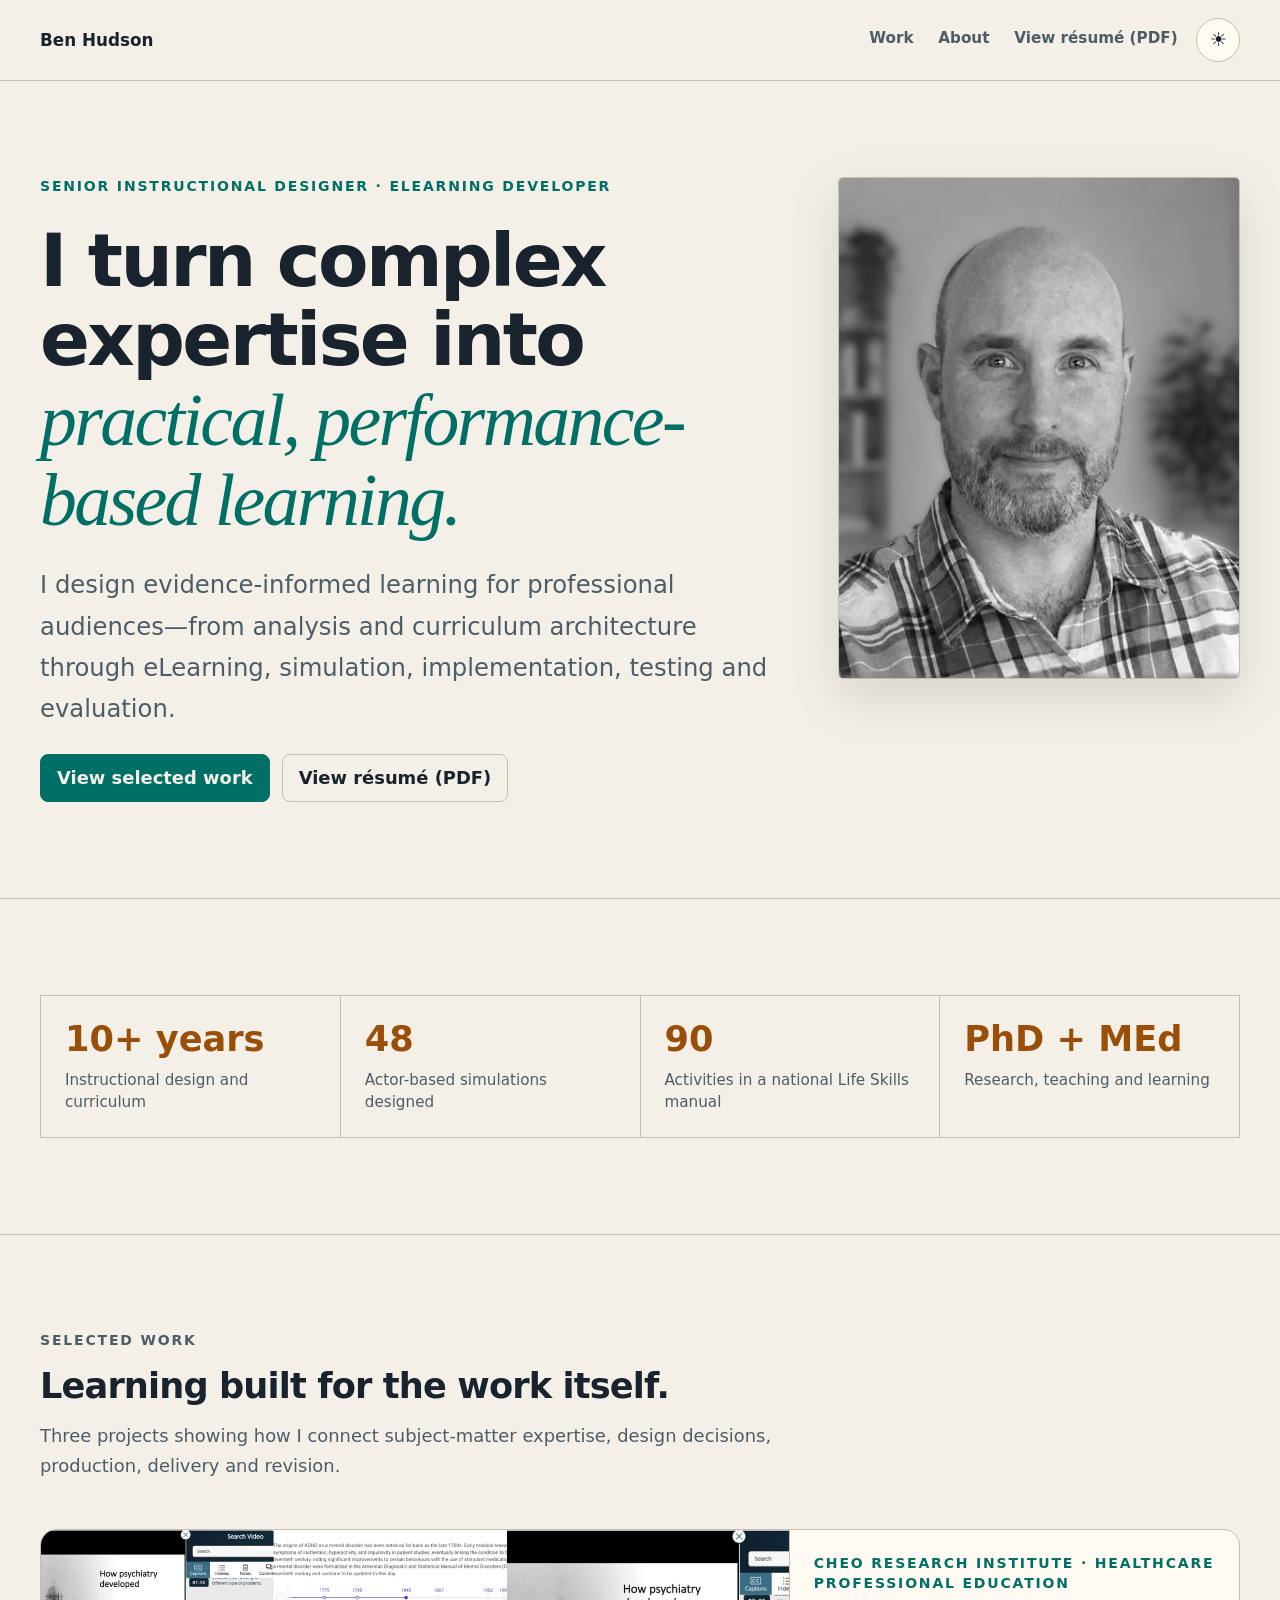
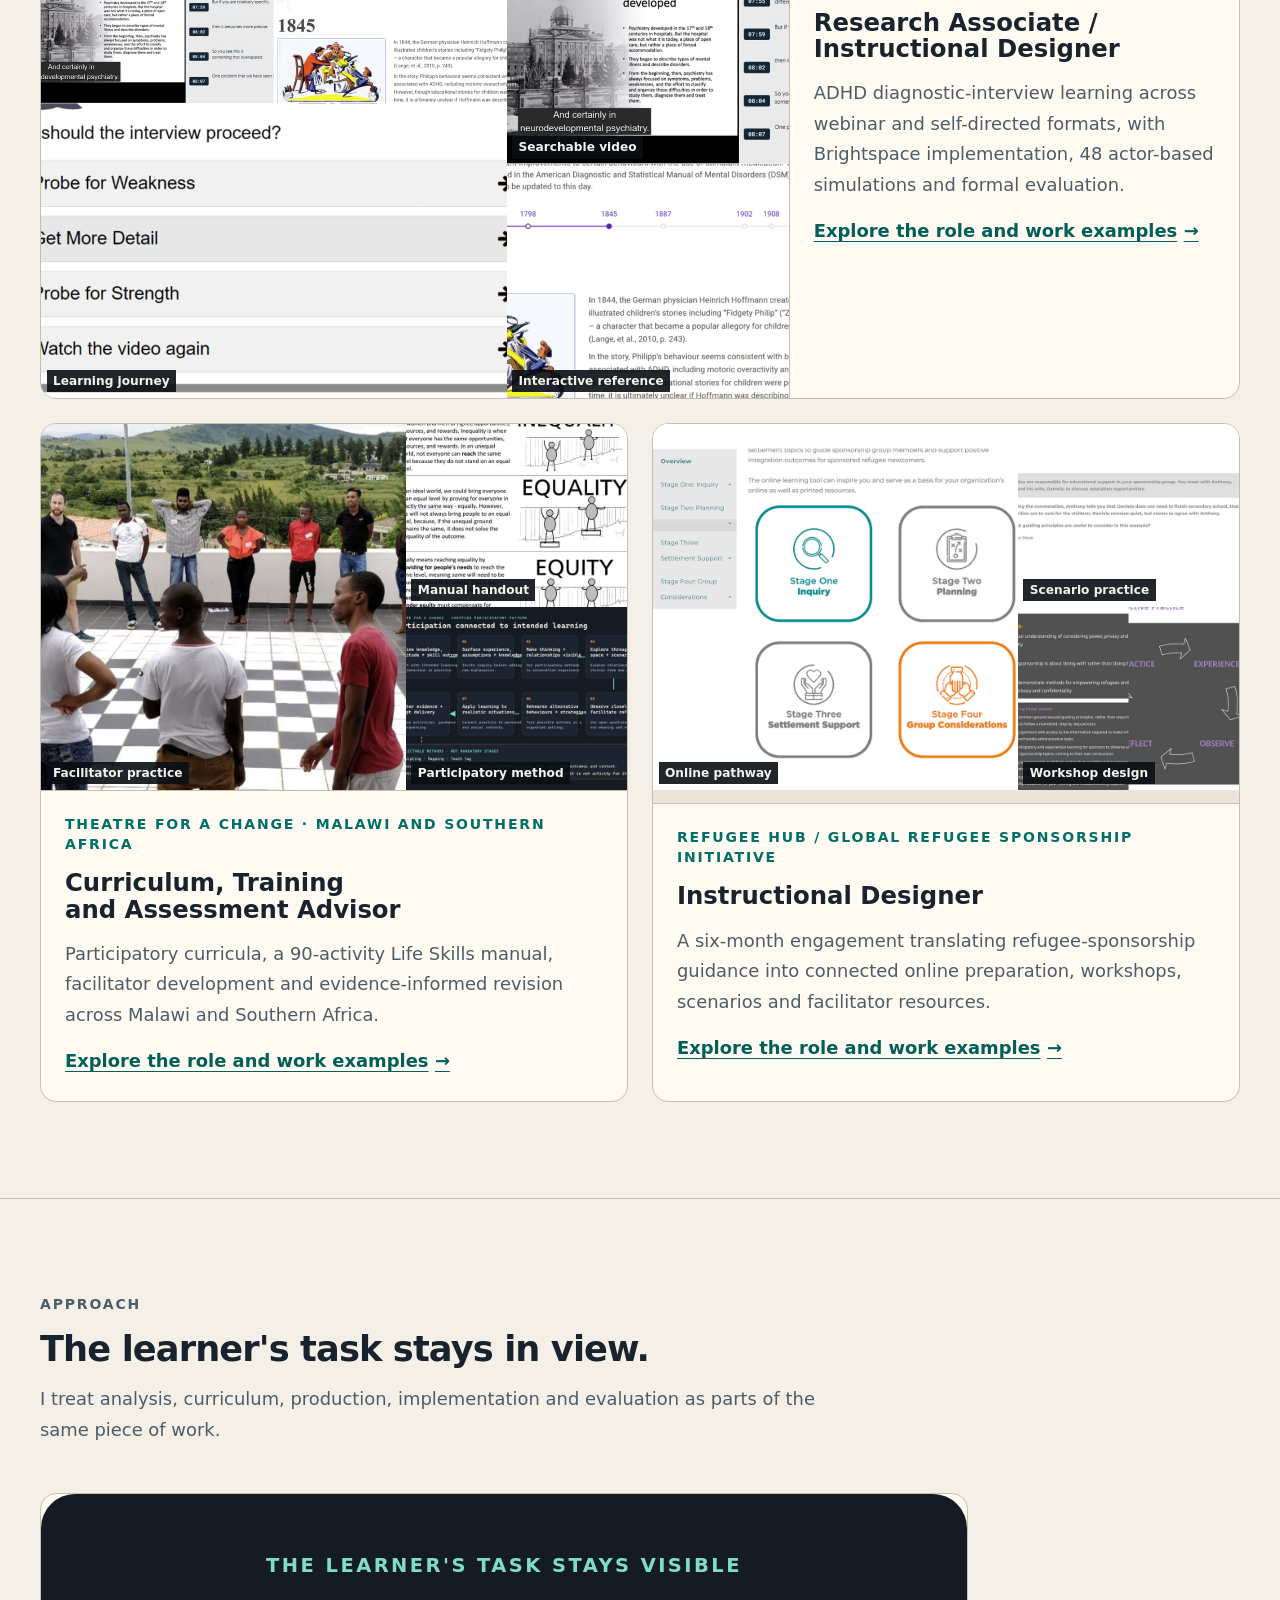
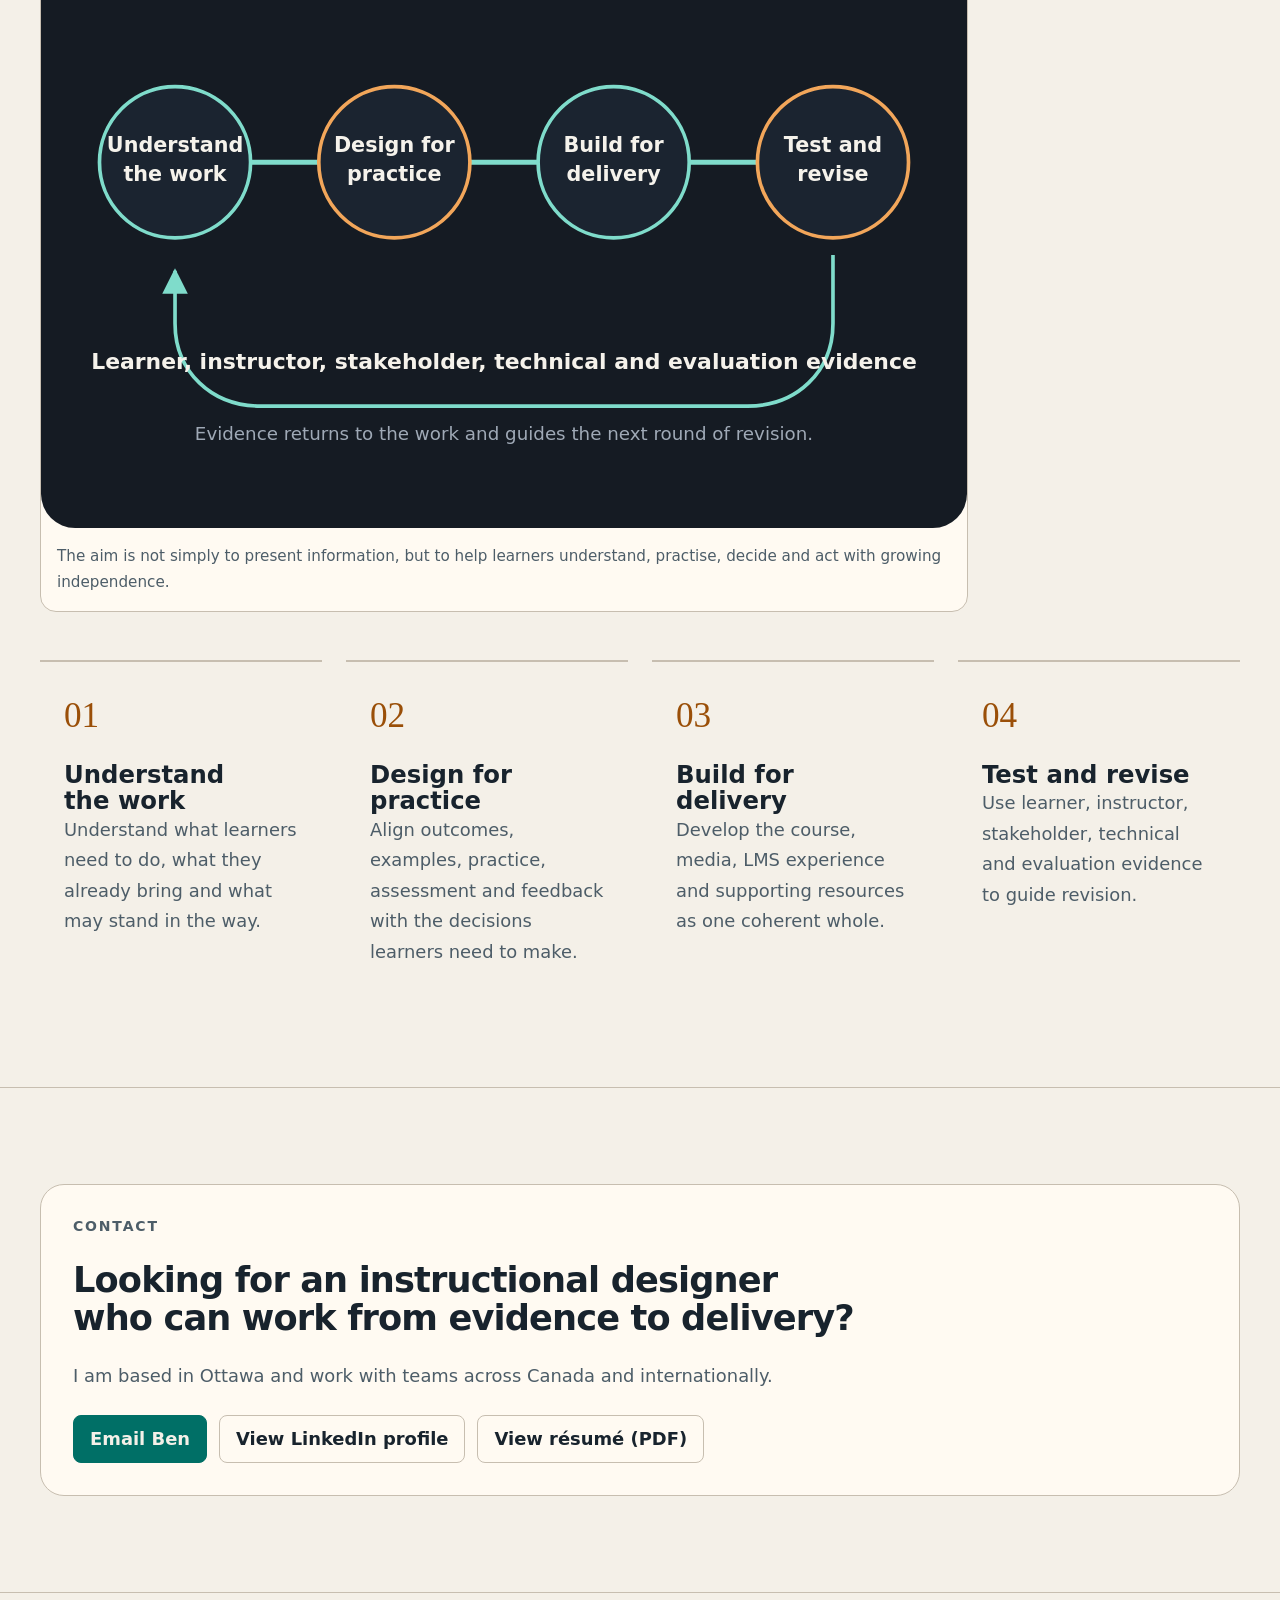
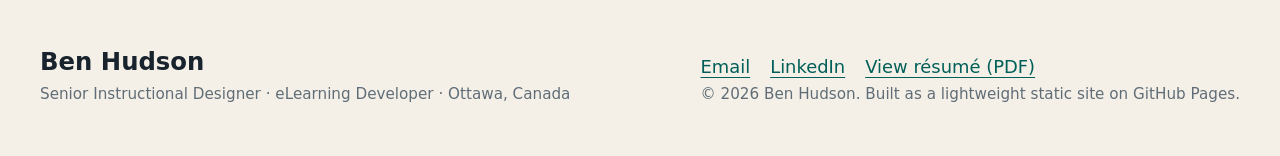
==== index.html @ db6d639e "Apply reviewed portfolio copy and launch image revisions" ====
<!doctype html>
<html lang="en-CA">
<head>
  <meta charset="utf-8">
  <meta name="viewport" content="width=device-width, initial-scale=1">
  <meta name="theme-color" content="#0B0F14">
  <title>Ben Hudson | Senior Instructional Designer and eLearning Developer</title>
  <meta name="description" content="Portfolio of evidence-informed instructional design, curriculum, simulation, eLearning, LMS implementation, quality assurance and evaluation.">
  <link rel="canonical" href="https://benhudsonhum.github.io/">
  <meta property="og:title" content="Ben Hudson — Instructional Design Portfolio">
  <meta property="og:description" content="Selected work in healthcare education, participatory curriculum and blended refugee-sponsorship learning.">
  <meta property="og:type" content="website">
  <meta property="og:url" content="https://benhudsonhum.github.io/">
  <meta property="og:image" content="https://benhudsonhum.github.io/assets/images/common/social-preview.png?v=20260831"><meta property="og:image:type" content="image/png"><meta property="og:image:width" content="1200"><meta property="og:image:height" content="630"><meta property="og:image:alt" content="Ben Hudson, Senior Instructional Designer and eLearning Developer — Complex expertise into practical learning.">
  <meta name="twitter:card" content="summary_large_image">
  <meta name="twitter:title" content="Ben Hudson — Instructional Design Portfolio">
  <meta name="twitter:description" content="Complex expertise into practical, performance-based learning.">
  <meta name="twitter:image" content="https://benhudsonhum.github.io/assets/images/common/social-preview.png?v=20260831">
  <meta name="twitter:image:alt" content="Ben Hudson, Senior Instructional Designer and eLearning Developer — Complex expertise into practical learning.">
  <link rel="icon" href="/favicon.svg" type="image/svg+xml">
  <link rel="manifest" href="/site.webmanifest">
  <script class="theme-bootstrap">(function(){try{var k='portfolio-theme',s=localStorage.getItem(k),t=s||(matchMedia('(prefers-color-scheme: light)').matches?'light':'dark');document.documentElement.dataset.theme=t;var m=document.querySelector('meta[name="theme-color"]');if(m)m.content=t==='light'?'#f4f0e8':'#0b0f14'}catch(e){document.documentElement.dataset.theme='dark'}})();</script>
  <link rel="stylesheet" href="/assets/css/site.css">
  <script src="/assets/js/site.js" defer></script>
  <script type="application/ld+json">
  {"@context":"https://schema.org","@type":"Person","name":"Ben Hudson","jobTitle":"Senior Instructional Designer and eLearning Developer","url":"https://benhudsonhum.github.io/","sameAs":["https://www.linkedin.com/in/b3nhudson/"],"homeLocation":{"@type":"Place","name":"Ottawa, Canada"},"alumniOf":[{"@type":"CollegeOrUniversity","name":"University of Ottawa"},{"@type":"CollegeOrUniversity","name":"University of Kent"}],"knowsAbout":["Instructional design","Curriculum development","eLearning","Simulation","Learning evaluation"]}
  </script>
</head>
<body>
  <a class="skip-link" href="#main-content">Skip to main content</a>
  <header class="site-header">
    <div class="site-header__inner container">
      <a class="site-brand" href="/" aria-current="page">Ben Hudson</a>
      <div class="site-header__actions"><nav class="site-nav" aria-label="Primary navigation"><ul class="nav-list"><li><a href="/#selected-work">Work</a></li><li><a href="/about.html">About</a></li><li><a href="/assets/documents/ben-hudson-instructional-designer-resume.pdf">View résumé (PDF)</a></li></ul></nav><button class="theme-toggle" type="button" data-theme-toggle aria-label="Switch to light theme" title="Switch to light theme"><span class="theme-toggle__sun" aria-hidden="true">☀</span><span class="theme-toggle__moon" aria-hidden="true">☾</span></button></div>
    </div>
  </header>

  <main id="main-content">
    <section class="hero container" aria-labelledby="hero-title">
      <div class="hero__grid">
        <div class="hero__content">
          <p class="eyebrow">Senior Instructional Designer · eLearning Developer</p>
          <h1 id="hero-title">I turn complex expertise into <em>practical, performance-based learning.</em></h1>
          <p class="hero__intro">I design evidence-informed learning for professional audiences—from analysis and curriculum architecture through eLearning, simulation, implementation, testing and evaluation.</p>
          <div class="hero__actions"><a class="button button--primary" href="#selected-work">View selected work</a><a class="button button--secondary" href="/assets/documents/ben-hudson-instructional-designer-resume.pdf">View résumé (PDF)</a></div>
        </div>
        <figure class="hero__visual">
          <picture>
            <source media="(min-width: 72rem)" srcset="/assets/images/common/ben-hudson-portrait-desktop-520x650.jpg 520w, /assets/images/common/ben-hudson-portrait-desktop-696x870.jpg 696w" sizes="min(35vw, 27rem)">
            <img src="/assets/images/common/ben-hudson-portrait-mobile-800x533.jpg" srcset="/assets/images/common/ben-hudson-portrait-mobile-800x533.jpg 800w, /assets/images/common/ben-hudson-portrait-mobile-1400x933.jpg 1400w" sizes="calc(100vw - 2rem)" width="800" height="533" fetchpriority="high" decoding="async" alt="Black-and-white portrait of Ben Hudson in his home office.">
          </picture>
        </figure>
      </div>
    </section>

    <section class="section section--ruled" aria-label="Selected professional evidence"><div class="container"><dl class="metric-grid">
      <div class="metric"><dt>10+ years</dt><dd>Instructional design and curriculum</dd></div>
      <div class="metric"><dt>48</dt><dd>Actor-based simulations designed</dd></div>
      <div class="metric"><dt>90</dt><dd>Activities in a national Life Skills manual</dd></div>
      <div class="metric"><dt>PhD + MEd</dt><dd>Research, teaching and learning</dd></div>
    </dl></div></section>

    <section class="section section--ruled" id="selected-work" aria-labelledby="work-title">
      <div class="container">
        <header class="section-header"><p class="eyebrow">Selected work</p><h2 id="work-title">Learning built for the work itself.</h2><p>Three projects showing how I connect subject-matter expertise, design decisions, production, delivery and revision.</p></header>
        <div class="project-grid">
          <article class="project-card project-card--featured">
            <figure class="project-card__visual" aria-label="Healthcare course artefact preview">
              <div class="mini-collage">
                <div class="mini-collage__lead"><img src="/assets/images/home/healthcare-course-overview.jpg?v=20260831" width="900" height="900" loading="lazy" decoding="async" alt="Composite ADHD course view with decision practice prominent and searchable lecture and timeline interfaces above."><span class="mini-collage__label">Learning journey</span></div>
                <div><img src="/assets/images/home/healthcare-searchable-video.jpg?v=20260831" width="600" height="450" loading="lazy" decoding="async" alt="Chaptered ADHD lecture interface showing video, transcript and searchable learner controls."><span class="mini-collage__label">Searchable video</span></div>
                <div><img src="/assets/images/home/healthcare-interactive-reference.jpg?v=20260831" width="600" height="450" loading="lazy" decoding="async" alt="Interactive ADHD history timeline with selectable milestones and reference content."><span class="mini-collage__label">Interactive reference</span></div>
              </div>
            </figure>
            <div class="project-card__body"><p class="eyebrow">CHEO Research Institute · Healthcare professional education</p><h3>Research Associate / Instructional Designer</h3><p>ADHD diagnostic-interview learning across webinar and self-directed formats, with Brightspace implementation, 48 actor-based simulations and formal evaluation.</p><a class="text-link" href="/work/healthcare-simulation.html">Explore the role and work examples <span aria-hidden="true">→</span></a></div>
          </article>

          <article class="project-card">
            <figure class="project-card__visual" aria-label="Life-skills curriculum artefact preview">
              <div class="mini-collage">
                <div class="mini-collage__lead"><img src="/assets/images/home/curriculum-facilitation-circle.jpg?v=20260831" width="900" height="900" loading="lazy" decoding="async" alt="Ben Hudson facilitating a participatory circle with youth peer educators in Eswatini."><span class="mini-collage__label">Facilitator practice</span></div>
                <div><img src="/assets/images/home/curriculum-90-activity-manual.jpg?v=20260831" width="600" height="450" loading="lazy" decoding="async" alt="Life Skills manual handout comparing inequality, equality and equity through text and illustrations."><span class="mini-collage__label">Manual handout</span></div>
                <div><img src="/assets/images/home/curriculum-visual-learning-resource.jpg?v=20260831" width="600" height="450" loading="lazy" decoding="async" alt="Participatory learning diagram connecting outcomes with experience, reflection, rehearsal and application."><span class="mini-collage__label">Participatory method</span></div>
              </div>
            </figure>
            <div class="project-card__body"><p class="eyebrow">Theatre for a Change · Malawi and Southern Africa</p><h3>Curriculum, Training and Assessment Advisor</h3><p>Participatory curricula, a 90-activity Life Skills manual, facilitator development and evidence-informed revision across Malawi and Southern Africa.</p><a class="text-link" href="/work/life-skills-curriculum.html">Explore the role and work examples <span aria-hidden="true">→</span></a></div>
          </article>

          <article class="project-card">
            <figure class="project-card__visual" aria-label="Refugee-sponsorship learning artefact preview">
              <div class="mini-collage">
                <div class="mini-collage__lead"><img src="/assets/images/home/refugee-online-pathway.jpg?v=20260831" width="900" height="900" loading="lazy" decoding="async" alt="Online sponsorship course pathway arranged in four stages, with stage cards and side navigation."><span class="mini-collage__label">Online pathway</span></div>
                <div><img src="/assets/images/home/refugee-scenario-practice.jpg?v=20260831" width="600" height="450" loading="lazy" decoding="async" alt="Family education scenario presenting context and a guiding question for a sponsor group."><span class="mini-collage__label">Scenario practice</span></div>
                <div><img src="/assets/images/home/refugee-workshop-design.jpg?v=20260831" width="600" height="450" loading="lazy" decoding="async" alt="Workshop-design composition showing learning outcomes, training principles and a reflective-practice cycle."><span class="mini-collage__label">Workshop design</span></div>
              </div>
            </figure>
            <div class="project-card__body"><p class="eyebrow">Refugee Hub / Global Refugee Sponsorship Initiative</p><h3>Instructional Designer</h3><p>A six-month engagement translating refugee-sponsorship guidance into connected online preparation, workshops, scenarios and facilitator resources.</p><a class="text-link" href="/work/refugee-sponsorship.html">Explore the role and work examples <span aria-hidden="true">→</span></a></div>
          </article>
        </div>
      </div>
    </section>

    <section class="section section--ruled" aria-labelledby="approach-title"><div class="container">
      <header class="section-header"><p class="eyebrow">Approach</p><h2 id="approach-title">The learner's task stays in view.</h2><p>I treat analysis, curriculum, production, implementation and evaluation as parts of the same piece of work.</p></header>
      <figure class="approach-visual"><img src="/assets/images/common/system-map.svg?v=20260831" width="760" height="520" loading="lazy" decoding="async" alt="Learning-design path connecting expertise, decisions, practice, feedback and evidence-informed revision."><figcaption class="artifact-caption">The aim is not simply to present information, but to help learners understand, practise, decide and act with growing independence.</figcaption></figure>
      <div class="process-grid">
        <article class="process-step"><span class="process-step__number">01</span><h3>Understand the work</h3><p>Understand what learners need to do, what they already bring and what may stand in the way.</p></article>
        <article class="process-step"><span class="process-step__number">02</span><h3>Design for practice</h3><p>Align outcomes, examples, practice, assessment and feedback with the decisions learners need to make.</p></article>
        <article class="process-step"><span class="process-step__number">03</span><h3>Build for delivery</h3><p>Develop the course, media, LMS experience and supporting resources as one coherent whole.</p></article>
        <article class="process-step"><span class="process-step__number">04</span><h3>Test and revise</h3><p>Use learner, instructor, stakeholder, technical and evaluation evidence to guide revision.</p></article>
      </div>
    </div></section>

    <section class="section section--ruled" id="contact" aria-labelledby="contact-title"><div class="container"><div class="contact-panel"><p class="eyebrow">Contact</p><h2 id="contact-title">Looking for an instructional designer who can work from evidence to delivery?</h2><p>I am based in Ottawa and work with teams across Canada and internationally.</p><div class="contact-panel__actions"><a class="button button--primary" href="mailto:b3nhudson@gmail.com">Email Ben</a><a class="button button--secondary" href="https://www.linkedin.com/in/b3nhudson/">View LinkedIn profile <span class="visually-hidden">(external website)</span></a><a class="button button--secondary" href="/assets/documents/ben-hudson-instructional-designer-resume.pdf">View résumé (PDF)</a></div></div></div></section>
  </main>

  <footer class="site-footer"><div class="site-footer__grid container"><div class="site-footer__identity"><strong>Ben Hudson</strong><p>Senior Instructional Designer · eLearning Developer · Ottawa, Canada</p></div><div><ul class="footer-links"><li><a href="mailto:b3nhudson@gmail.com">Email</a></li><li><a href="https://www.linkedin.com/in/b3nhudson/">LinkedIn</a></li><li><a href="/assets/documents/ben-hudson-instructional-designer-resume.pdf">View résumé (PDF)</a></li></ul><p class="site-footer__note">© 2026 Ben Hudson. Built as a lightweight static site on GitHub Pages.</p></div></div></footer>
</body>
</html>
---- assets/css/site.css ----
/* 1. Tokens */
:root {
  color-scheme: dark;
  --color-bg: #0b0f14;
  --color-surface: #151b23;
  --color-surface-2: #1b2430;
  --color-text: #f5f2eb;
  --color-text-muted: #bac3ce;
  --color-text-faint: #8f9aa8;
  --color-accent: #7fdccb;
  --color-accent-warm: #f2a65a;
  --color-border: #2b3644;
  --color-focus: #f2a65a;
  --color-link: #9ce9db;
  --color-danger: #f0a3a3;
  --font-sans: ui-sans-serif, system-ui, -apple-system, BlinkMacSystemFont, "Segoe UI", sans-serif;
  --font-editorial: Georgia, Cambria, "Times New Roman", serif;
  --text-sm: clamp(0.875rem, 0.84rem + 0.15vw, 0.95rem);
  --text-base: clamp(1rem, 0.96rem + 0.2vw, 1.125rem);
  --text-lg: clamp(1.2rem, 1.08rem + 0.55vw, 1.55rem);
  --text-xl: clamp(1.55rem, 1.25rem + 1.2vw, 2.2rem);
  --text-2xl: clamp(2.15rem, 1.45rem + 2.8vw, 4.25rem);
  --text-hero: clamp(2.7rem, 1.55rem + 4.6vw, 6.25rem);
  --space-1: 0.5rem;
  --space-2: 1rem;
  --space-3: 1.5rem;
  --space-4: 2rem;
  --space-5: 3rem;
  --space-6: 4rem;
  --space-7: 6rem;
  --space-8: 8rem;
  --container: 75rem;
  --reading: 48rem;
  --wide-reading: 58rem;
  --radius-sm: 0.5rem;
  --radius-md: 1rem;
  --radius-lg: 1.5rem;
  --border: 1px solid var(--color-border);
  --shadow: 0 18px 50px rgb(0 0 0 / 0.22);
}

html[data-theme="light"] {
  color-scheme: light;
  --color-bg: #f4f0e8;
  --color-surface: #fffaf2;
  --color-surface-2: #ebe4d8;
  --color-text: #18232d;
  --color-text-muted: #4d5d68;
  --color-text-faint: #606d77;
  --color-accent: #006f66;
  --color-accent-warm: #9a4f08;
  --color-border: #c7beb0;
  --color-focus: #8f3f00;
  --color-link: #005f58;
  --color-danger: #9d2f2f;
  --shadow: 0 18px 50px rgb(44 35 24 / 0.14);
}

/* 2. Reset and base elements */
*, *::before, *::after { box-sizing: border-box; }
html { scroll-behavior: smooth; }
body {
  margin: 0;
  background: var(--color-bg);
  color: var(--color-text);
  font-family: var(--font-sans);
  font-size: var(--text-base);
  line-height: 1.7;
  overflow-wrap: break-word;
}
img, svg { display: block; max-width: 100%; }
img { height: auto; }
a { color: var(--color-link); text-underline-offset: 0.22em; }
a:hover { color: var(--color-text); }
h1, h2, h3 { margin: 0; line-height: 1.08; text-wrap: balance; }
h1 { font-size: var(--text-2xl); letter-spacing: -0.035em; }
h2 { font-size: var(--text-xl); letter-spacing: -0.025em; }
h3 { font-size: var(--text-lg); }
p, ul, ol, dl, figure, blockquote { margin: 0; }
p + p { margin-top: var(--space-2); }
ul, ol { padding-left: 1.25rem; }
li + li { margin-top: 0.45rem; }
::selection { background: var(--color-accent); color: var(--color-bg); }

/* 3. Accessibility utilities */
.skip-link {
  position: fixed;
  z-index: 100;
  top: var(--space-2);
  left: var(--space-2);
  padding: 0.7rem 1rem;
  transform: translateY(-200%);
  border-radius: var(--radius-sm);
  background: var(--color-focus);
  color: var(--color-bg);
  font-weight: 800;
}
.skip-link:focus { transform: translateY(0); }
.visually-hidden {
  position: absolute !important;
  width: 1px; height: 1px;
  padding: 0; margin: -1px;
  overflow: hidden; clip: rect(0, 0, 0, 0);
  white-space: nowrap; border: 0;
}
:focus-visible { outline: 3px solid var(--color-focus); outline-offset: 4px; }

/* 4. Layout */
.container { width: min(100% - 2rem, var(--container)); margin-inline: auto; }
.reading-width { max-width: var(--reading); }
.wide-reading { max-width: var(--wide-reading); }
.section { padding-block: var(--space-6); }
.section--ruled { border-top: var(--border); }
.section-header { display: grid; gap: var(--space-2); max-width: var(--wide-reading); margin-bottom: var(--space-5); }
.section-header p { max-width: 70ch; color: var(--color-text-muted); }
.eyebrow {
  color: var(--color-accent);
  font-size: 0.875rem;
  font-weight: 800;
  letter-spacing: 0.13em;
  line-height: 1.4;
  text-transform: uppercase;
}
.editorial { font-family: var(--font-editorial); font-weight: 400; }
.muted { color: var(--color-text-muted); }
.accent-rule { width: 4rem; height: 2px; margin-block: var(--space-3); background: var(--color-accent-warm); }

/* 5. Header and navigation */
.site-header { border-bottom: var(--border); background: var(--color-bg); }
.site-header__inner {
  display: flex;
  align-items: center;
  justify-content: space-between;
  gap: var(--space-2);
  min-height: 5rem;
}
.site-brand { color: var(--color-text); font-size: 1.05rem; font-weight: 800; text-decoration: none; }
.nav-list { display: flex; align-items: center; gap: 0.25rem; margin: 0; padding: 0; list-style: none; }
.nav-list li { margin: 0; }
.site-nav a {
  display: inline-flex;
  align-items: center;
  min-height: 2.75rem;
  padding: 0.45rem 0.65rem;
  border-bottom: 2px solid transparent;
  color: var(--color-text-muted);
  font-size: var(--text-sm);
  font-weight: 700;
  text-decoration: none;
}
.site-nav a:hover, .site-nav a[aria-current="page"] { border-color: var(--color-accent); color: var(--color-text); }
.site-header__actions { display: flex; align-items: center; gap: 0.5rem; }
.theme-toggle {
  display: inline-grid;
  place-items: center;
  width: 2.75rem;
  min-width: 2.75rem;
  height: 2.75rem;
  padding: 0;
  border: var(--border);
  border-radius: 50%;
  background: var(--color-surface);
  color: var(--color-text);
  cursor: pointer;
}
.theme-toggle:hover { border-color: var(--color-accent); color: var(--color-accent); }
.theme-toggle__sun, .theme-toggle__moon { grid-area: 1 / 1; font-size: 1.2rem; line-height: 1; }
.theme-toggle[data-active-theme="dark"] .theme-toggle__sun,
.theme-toggle[data-active-theme="light"] .theme-toggle__moon { display: none; }

/* 6. Buttons and links */
.button {
  display: inline-flex;
  align-items: center;
  justify-content: center;
  gap: 0.5rem;
  min-height: 3rem;
  padding: 0.65rem 1rem;
  border: 1px solid var(--color-accent);
  border-radius: var(--radius-sm);
  font-weight: 800;
  line-height: 1.2;
  text-decoration: none;
  transition: background-color 150ms ease, color 150ms ease, border-color 150ms ease, transform 150ms ease;
}
.button:hover { transform: translateY(-2px); }
.button--primary { background: var(--color-accent); color: var(--color-bg); }
.button--primary:hover { background: var(--color-text); color: var(--color-bg); }
.button--secondary { background: transparent; color: var(--color-text); border-color: var(--color-border); }
.button--secondary:hover { border-color: var(--color-accent); color: var(--color-link); }
.text-link { display: inline-flex; align-items: center; gap: 0.4rem; font-weight: 800; }

/* 7. Homepage hero and metrics */
.hero { padding-block: var(--space-6); }
.hero__grid { display: grid; gap: var(--space-5); align-items: center; }
.hero__content { display: grid; gap: var(--space-3); }
.hero h1 { font-size: var(--text-hero); max-width: 13ch; }
.hero h1 em { color: var(--color-accent); font-family: var(--font-editorial); font-weight: 400; }
.hero__intro { max-width: 66ch; color: var(--color-text-muted); font-size: var(--text-lg); }
.hero__actions, .contact-panel__actions { display: flex; flex-wrap: wrap; gap: 0.75rem; }
.hero__visual { overflow: hidden; border: var(--border); border-radius: var(--radius-lg); background: var(--color-surface); box-shadow: var(--shadow); }
.hero__visual picture, .hero__visual img { display: block; width: 100%; }
.hero__visual img { aspect-ratio: 3 / 2; object-fit: cover; object-position: center 42%; }
.metric-grid { display: grid; grid-template-columns: repeat(2, minmax(0, 1fr)); border-top: var(--border); border-left: var(--border); }
.metric { min-height: 8.5rem; padding: var(--space-3); border-right: var(--border); border-bottom: var(--border); }
.metric dt { color: var(--color-accent-warm); font-size: var(--text-xl); font-weight: 800; line-height: 1.1; }
.metric dd { margin: 0.65rem 0 0; color: var(--color-text-muted); font-size: var(--text-sm); line-height: 1.45; }

/* 8. Project cards */
.project-grid { display: grid; gap: var(--space-3); }
.project-card {
  display: grid;
  overflow: hidden;
  border: var(--border);
  border-radius: var(--radius-md);
  background: var(--color-surface);
  transition: border-color 150ms ease, transform 150ms ease;
}
.project-card:hover { transform: translateY(-2px); border-color: var(--color-accent); }
.project-card__visual { overflow: hidden; border-bottom: var(--border); background: var(--color-surface-2); }
.project-card__visual img { width: 100%; aspect-ratio: 16 / 10; object-fit: cover; }
.project-card__body { display: grid; align-content: start; gap: var(--space-2); padding: var(--space-3); }
.project-card__body > p:not(.eyebrow) { color: var(--color-text-muted); }
.project-card__body .text-link { margin-top: auto; }
.tag-list { display: flex; flex-wrap: wrap; gap: 0.5rem; margin: 0; padding: 0; list-style: none; }
.tag-list li { margin: 0; }
.tag { display: inline-block; padding: 0.35rem 0.6rem; border: var(--border); border-radius: 999px; color: var(--color-text-muted); font-size: 0.875rem; line-height: 1.2; }

/* 9. Process and capability sections */
.approach-visual { overflow: hidden; max-width: var(--wide-reading); margin-bottom: var(--space-5); border: var(--border); border-radius: var(--radius-md); background: var(--color-surface); }
.approach-visual img { width: 100%; height: auto; }
.process-grid, .capability-grid { display: grid; gap: var(--space-3); }
.process-step, .capability-card { padding: var(--space-3); border-top: 2px solid var(--color-border); }
.process-step__number { display: block; margin-bottom: var(--space-2); color: var(--color-accent-warm); font-family: var(--font-editorial); font-size: var(--text-xl); }
.process-step p, .capability-card li { color: var(--color-text-muted); }
.capability-card ul { margin: var(--space-2) 0 0; }
.contact-panel { display: grid; gap: var(--space-3); padding: var(--space-4); border: var(--border); border-radius: var(--radius-lg); background: var(--color-surface); }
.contact-panel p { max-width: 68ch; color: var(--color-text-muted); }

/* 10. Case-study components */
.case-hero { display: grid; gap: var(--space-3); padding-block: var(--space-5); }
.breadcrumb { width: fit-content; font-size: var(--text-sm); font-weight: 800; }
.case-lede { max-width: 66ch; color: var(--color-text-muted); font-size: var(--text-lg); }
.project-facts { display: grid; gap: 0; margin-top: var(--space-2); border-top: var(--border); }
.project-facts > div { padding: var(--space-2) 0; border-bottom: var(--border); }
.project-facts dt { color: var(--color-text-faint); font-size: var(--text-sm); font-weight: 800; letter-spacing: 0.06em; text-transform: uppercase; }
.project-facts dd { margin: 0.35rem 0 0; }
.case-toc { padding-block: var(--space-3); border-block: var(--border); }
.case-toc__inner { display: flex; flex-wrap: wrap; gap: 0.5rem 1rem; align-items: baseline; }
.case-toc strong { margin-right: 0.5rem; }
.case-toc a { font-size: var(--text-sm); }
.case-section { scroll-margin-top: 1rem; padding-block: var(--space-5); }
.case-section__grid { display: grid; gap: var(--space-3); }
.case-section__body { max-width: var(--reading); }
.case-section__body h2 { margin-bottom: var(--space-3); }
.mode-grid { display: grid; gap: var(--space-2); margin-block: var(--space-4); }
.mode-card { padding: var(--space-3); border: var(--border); border-radius: var(--radius-md); background: var(--color-surface); }
.mode-card h3 { margin-bottom: var(--space-2); }
.mode-card p { color: var(--color-text-muted); }
.evidence-intro { margin-block: var(--space-4); }
.evidence-note { max-width: var(--reading); padding-left: var(--space-2); border-left: 3px solid var(--color-accent-warm); color: var(--color-text-muted); }
.facilitation-grid { display: grid; gap: var(--space-4); align-items: start; }
.decision-grid { display: grid; gap: var(--space-2); margin-top: var(--space-4); }
.decision-card { padding: var(--space-3); border: var(--border); border-radius: var(--radius-md); background: var(--color-surface); }
.decision-card h3 { margin-bottom: var(--space-2); }
.decision-card p { color: var(--color-text-muted); }
.outcome-list { display: grid; gap: var(--space-1); padding-left: 1.25rem; }
.callout { padding: var(--space-3); border-left: 3px solid var(--color-accent-warm); background: var(--color-surface); }
.callout blockquote { font-family: var(--font-editorial); font-size: var(--text-lg); font-style: italic; line-height: 1.55; }
.callout--confidentiality p { color: var(--color-text-muted); }
.case-pagination { display: grid; gap: var(--space-2); padding-block: var(--space-5); border-top: var(--border); }
.case-pagination a { display: grid; gap: 0.25rem; min-height: 5rem; padding: var(--space-2); border: var(--border); border-radius: var(--radius-sm); text-decoration: none; }
.case-pagination small { color: var(--color-text-faint); }

/* 11. Artefact frames and captions */
.artifact-grid { display: grid; align-items: start; gap: var(--space-3); margin-top: var(--space-4); }
.artifact-frame { overflow: hidden; border: var(--border); border-radius: var(--radius-md); background: var(--color-surface); }
.artifact-frame > a { display: block; }
.artifact-frame img { display: block; width: 100%; height: auto; background: var(--color-surface-2); }
.artifact-frame--reconstruction { max-width: var(--wide-reading); margin-top: var(--space-4); }
.artifact-label { display: inline-block; margin: var(--space-2) var(--space-2) 0; color: var(--color-accent-warm); font-size: 0.875rem; font-weight: 800; letter-spacing: 0.06em; text-transform: uppercase; }
.artifact-caption { padding: var(--space-2); color: var(--color-text-muted); font-size: var(--text-sm); }
.artifact-caption strong { display: block; margin-bottom: 0.35rem; color: var(--color-text); font-size: 1rem; }
.artifact-fullsize { display: block; width: fit-content; margin-top: var(--space-2); font-weight: 800; }
.video-thumbnail-link { position: relative; }
.video-thumbnail-link__badge { position: absolute; right: var(--space-2); bottom: var(--space-2); padding: 0.6rem 0.8rem; border-radius: var(--radius-sm); background: rgb(11 15 20 / 0.92); color: var(--color-text); font-size: var(--text-sm); font-weight: 800; box-shadow: var(--shadow); }
.video-thumbnail-link:focus-visible .video-thumbnail-link__badge { background: var(--color-focus); color: var(--color-bg); }

/* 12. About page */
.about-hero { padding-block: var(--space-6); }
.about-hero__content { display: grid; gap: var(--space-3); max-width: var(--wide-reading); }
.about-hero__content > p:last-child { color: var(--color-text-muted); font-size: var(--text-lg); }
.principle-grid, .detail-grid { display: grid; gap: var(--space-3); }
.principle { padding: var(--space-3); border-left: 2px solid var(--color-accent); background: var(--color-surface); }
.principle h3 { margin-bottom: var(--space-1); }
.timeline { margin: var(--space-3) 0 0; padding: 0; list-style: none; border-left: 1px solid var(--color-border); }
.timeline li { position: relative; margin: 0; padding: 0 0 var(--space-3) var(--space-3); }
.timeline li::before { content: ""; position: absolute; top: 0.55rem; left: -0.32rem; width: 0.6rem; height: 0.6rem; border-radius: 50%; background: var(--color-accent); }

/* 13. Footer and 404 */
.site-footer { padding-block: var(--space-5); border-top: var(--border); }
.site-footer__grid { display: grid; gap: var(--space-3); }
.site-footer__identity strong { display: block; font-size: var(--text-lg); }
.site-footer__identity p, .site-footer__note { color: var(--color-text-faint); font-size: var(--text-sm); }
.footer-links { display: flex; flex-wrap: wrap; gap: 0.5rem 1.25rem; margin: 0; padding: 0; list-style: none; }
.footer-links li { margin: 0; }
.error-page { display: grid; place-items: center; min-height: 65vh; padding-block: var(--space-6); }
.error-card { display: grid; gap: var(--space-3); max-width: 44rem; padding: var(--space-4); border: var(--border); border-radius: var(--radius-lg); background: var(--color-surface); }
.error-code { color: var(--color-accent-warm); font-family: var(--font-editorial); font-size: var(--text-hero); line-height: 0.8; }

/* 14. Responsive rules */
@media (min-width: 48rem) {
  .container { width: min(100% - 3rem, var(--container)); }
  .hero, .section { padding-block: var(--space-7); }
  .metric-grid { grid-template-columns: repeat(5, minmax(0, 1fr)); }
  .project-grid { grid-template-columns: repeat(2, minmax(0, 1fr)); }
  .project-card--featured { grid-column: 1 / -1; grid-template-columns: minmax(0, 1.25fr) minmax(18rem, 0.75fr); }
  .project-card--featured .project-card__visual { border-right: var(--border); border-bottom: 0; }
  .process-grid { grid-template-columns: repeat(2, minmax(0, 1fr)); }
  .capability-grid, .principle-grid { grid-template-columns: repeat(2, minmax(0, 1fr)); }
  .project-facts { grid-template-columns: repeat(2, minmax(0, 1fr)); }
  .project-facts > div { padding-right: var(--space-3); }
  .decision-grid, .artifact-grid, .mode-grid { grid-template-columns: repeat(2, minmax(0, 1fr)); }
  .case-section__grid { grid-template-columns: minmax(12rem, 0.35fr) minmax(0, 1fr); }
  .case-section__grid > h2 { position: sticky; top: var(--space-3); align-self: start; }
  .case-pagination { grid-template-columns: repeat(2, minmax(0, 1fr)); }
  .detail-grid { grid-template-columns: repeat(2, minmax(0, 1fr)); }
  .facilitation-grid { grid-template-columns: minmax(16rem, 0.8fr) minmax(0, 1.2fr); }
  .site-footer__grid { grid-template-columns: 1fr auto; align-items: end; }
}
@media (min-width: 64rem) {
  .process-grid { grid-template-columns: repeat(4, minmax(0, 1fr)); }
  .capability-grid { grid-template-columns: repeat(3, minmax(0, 1fr)); }
  .principle-grid { grid-template-columns: repeat(4, minmax(0, 1fr)); }
  .project-facts { grid-template-columns: repeat(3, minmax(0, 1fr)); }
}
@media (max-width: 34rem) {
  .site-header__inner { align-items: flex-start; flex-direction: column; padding-block: 0.8rem; }
  .site-header__actions, .site-nav { width: 100%; }
  .site-header__actions { align-items: center; }
  .site-nav { flex: 1; }
  .nav-list { justify-content: space-between; }
  .site-nav a { padding-inline: 0.25rem; font-size: 0.875rem; }
  .hero__actions .button, .contact-panel__actions .button { width: 100%; }
  .contact-panel, .error-card { padding: var(--space-3); }
}

/* 15. Reduced motion */
@media (prefers-reduced-motion: reduce) {
  html { scroll-behavior: auto; }
  *, *::before, *::after { scroll-behavior: auto !important; transition: none !important; animation: none !important; }
  .button:hover, .project-card:hover { transform: none; }
}

/* 16. Print refinements */
@media print {
  :root { color-scheme: light; }
  body { background: #fff; color: #111; }
  .site-nav, .hero__actions, .case-toc, .case-pagination, .contact-panel, .site-footer { display: none; }
  a { color: #111; }
  .artifact-frame, .decision-card, .project-card { break-inside: avoid; border-color: #bbb; }
}

/* 17. Role-based portfolio revision */
.hero__visual {
  width: 100%;
  margin-inline: auto;
  border-radius: 5px;
}
.hero__visual img { width: 100%; aspect-ratio: 3 / 2; object-fit: cover; object-position: center 42%; }
.metric-grid { grid-template-columns: repeat(2, minmax(0, 1fr)); }

.mini-collage {
  display: grid;
  grid-template-columns: minmax(0, 1.65fr) minmax(0, 1fr);
  grid-template-rows: repeat(2, minmax(0, 1fr));
  aspect-ratio: 16 / 10;
}
.mini-collage > div { position: relative; min-width: 0; overflow: hidden; }
.mini-collage__lead { grid-row: 1 / -1; }
.project-card__visual .mini-collage img {
  width: 100%;
  height: 100%;
  aspect-ratio: auto;
  object-fit: cover;
  transition: transform 220ms ease;
}
.project-card:hover .mini-collage img { transform: scale(1.015); }
.mini-collage__label {
  position: absolute;
  right: 0.35rem;
  bottom: 0.35rem;
  left: 0.35rem;
  width: fit-content;
  max-width: calc(100% - 0.7rem);
  padding: 0.25rem 0.4rem;
  background: rgb(11 15 20 / 0.9);
  color: #f5f2eb;
  font-size: clamp(0.62rem, 2.4vw, 0.76rem);
  font-weight: 800;
  line-height: 1.2;
}

.about-hero__content > p { color: var(--color-text-muted); }
.role-hero { display: grid; gap: var(--space-3); padding-block: var(--space-6); }
.role-tenure { color: var(--color-accent-warm); font-size: var(--text-sm); font-weight: 800; }
.role-summary { max-width: 70ch; color: var(--color-text-muted); font-size: var(--text-lg); }
.role-responsibilities {
  display: grid;
  gap: var(--space-1);
  max-width: var(--wide-reading);
  margin: var(--space-1) 0 0;
  padding: var(--space-3);
  border: var(--border);
  background: var(--color-surface);
  list-style: none;
}
.role-responsibilities li { position: relative; margin: 0; padding-left: 1.2rem; color: var(--color-text-muted); }
.role-responsibilities li::before { content: ""; position: absolute; top: 0.72em; left: 0; width: 0.45rem; height: 0.45rem; border-radius: 50%; background: var(--color-accent); }

.work-examples { padding-block: 0; }
.work-example { display: grid; gap: var(--space-3); padding-block: var(--space-6); border-top: var(--border); }
.work-example:first-child { border-top: 0; }
.work-example__number { color: var(--color-accent-warm); font-family: var(--font-editorial); font-size: var(--text-xl); line-height: 1; }
.work-example__content { min-width: 0; }
.work-example__header { display: grid; gap: var(--space-2); max-width: var(--wide-reading); margin-bottom: var(--space-4); }
.work-example__header p { color: var(--color-text-muted); }

.flipbook { max-width: var(--wide-reading); }
.flipbook__hint { margin-bottom: var(--space-2); color: var(--color-text-faint); font-size: var(--text-sm); }
.flipbook__stage { position: relative; }
.flipbook__track {
  display: flex;
  gap: var(--space-2);
  width: calc(100% + var(--space-3));
  margin-right: calc(var(--space-3) * -1);
  padding: 0 var(--space-3) var(--space-3) 0;
  overflow-x: auto;
  overscroll-behavior-inline: contain;
  scroll-snap-type: x mandatory;
  scrollbar-color: var(--color-accent) var(--color-surface-2);
}
.flipbook__slide {
  flex: 0 0 90%;
  min-width: 0;
  overflow: hidden;
  scroll-snap-align: start;
  border: var(--border);
  border-radius: 5px;
  background: var(--color-surface);
}
.flipbook__slide > a, .work-example__figure > a { display: block; }
.flipbook__slide img, .flipbook__slide video, .work-example__figure img, .work-example__figure video { display: block; width: 100%; height: auto; background: var(--color-surface-2); }
.flipbook__slide .artifact-caption, .work-example__figure .artifact-caption { display: grid; gap: 0.35rem; }
.flipbook__slide .artifact-label, .work-example__figure .artifact-label { margin: 0; }
.flipbook__slide .artifact-fullsize, .work-example__figure .artifact-fullsize { margin-top: var(--space-1); }
.flipbook__controls { display: none; }
.flipbook.is-enhanced .flipbook__stage::before,
.flipbook.is-enhanced .flipbook__stage::after {
  content: "";
  position: absolute;
  inset: 0;
  border: var(--border);
  border-radius: 5px;
  background: var(--color-surface-2);
}
.flipbook.is-enhanced .flipbook__stage::before { transform: translate(0.7rem, 0.7rem); opacity: 0.62; }
.flipbook.is-enhanced .flipbook__stage::after { transform: translate(0.35rem, 0.35rem); opacity: 0.82; }
.flipbook.is-enhanced .flipbook__track { position: relative; z-index: 1; display: block; width: auto; margin: 0; padding: 0; overflow: visible; }
.flipbook.is-enhanced .flipbook__slide { width: 100%; }
.flipbook.is-enhanced .flipbook__controls {
  display: flex;
  align-items: center;
  justify-content: space-between;
  gap: var(--space-2);
  margin-top: calc(var(--space-3) + 0.4rem);
}
.flipbook__button {
  display: inline-flex;
  align-items: center;
  justify-content: center;
  min-width: 6.5rem;
  min-height: 2.75rem;
  padding: 0.55rem 0.8rem;
  border: var(--border);
  border-radius: var(--radius-sm);
  background: var(--color-surface);
  color: var(--color-text);
  font: inherit;
  font-weight: 800;
  cursor: pointer;
}
.flipbook__button:hover:not(:disabled) { border-color: var(--color-accent); color: var(--color-link); }
.flipbook__button:disabled { cursor: not-allowed; opacity: 0.45; }
.flipbook__status { min-width: 4rem; color: var(--color-text-muted); font-variant-numeric: tabular-nums; text-align: center; }
.work-example__figure { overflow: hidden; max-width: var(--wide-reading); border: var(--border); border-radius: 5px; background: var(--color-surface); }

@media (min-width: 48rem) {
  .metric-grid { grid-template-columns: repeat(4, minmax(0, 1fr)); }
  .role-responsibilities { grid-template-columns: repeat(2, minmax(0, 1fr)); }
  .work-example { grid-template-columns: minmax(4rem, 0.12fr) minmax(0, 1fr); gap: var(--space-4); }
  .work-example__number { padding-top: 0.25rem; }
}

@media (min-width: 72rem) {
  .hero__grid { grid-template-columns: minmax(0, 1.55fr) minmax(18rem, 0.83fr); align-items: start; }
  .hero h1 { max-width: 14ch; font-size: min(var(--text-hero), 4.6rem); }
  .hero__visual { width: min(100%, 27rem); margin-inline: 0; justify-self: end; }
  .hero__visual img { aspect-ratio: 4 / 5; object-position: center; }
}

@media (max-width: 24rem) {
  .flipbook__slide { flex-basis: 89%; }
  .mini-collage__label { font-size: 0.58rem; }
  .flipbook.is-enhanced .flipbook__controls { flex-wrap: wrap; }
  .flipbook__status { order: -1; width: 100%; }
}

@media (prefers-reduced-motion: reduce) {
  .project-card__visual .mini-collage img { transition: none; }
  .project-card:hover .mini-collage img { transform: none; }
}

@media print {
  .theme-toggle, .flipbook__controls, .flipbook__hint { display: none !important; }
  .flipbook__track { display: grid !important; grid-template-columns: repeat(2, minmax(0, 1fr)); gap: 1rem; overflow: visible; }
  .flipbook__slide, .flipbook__slide[hidden] { display: block !important; break-inside: avoid; }
  .work-example { break-inside: avoid; }
}
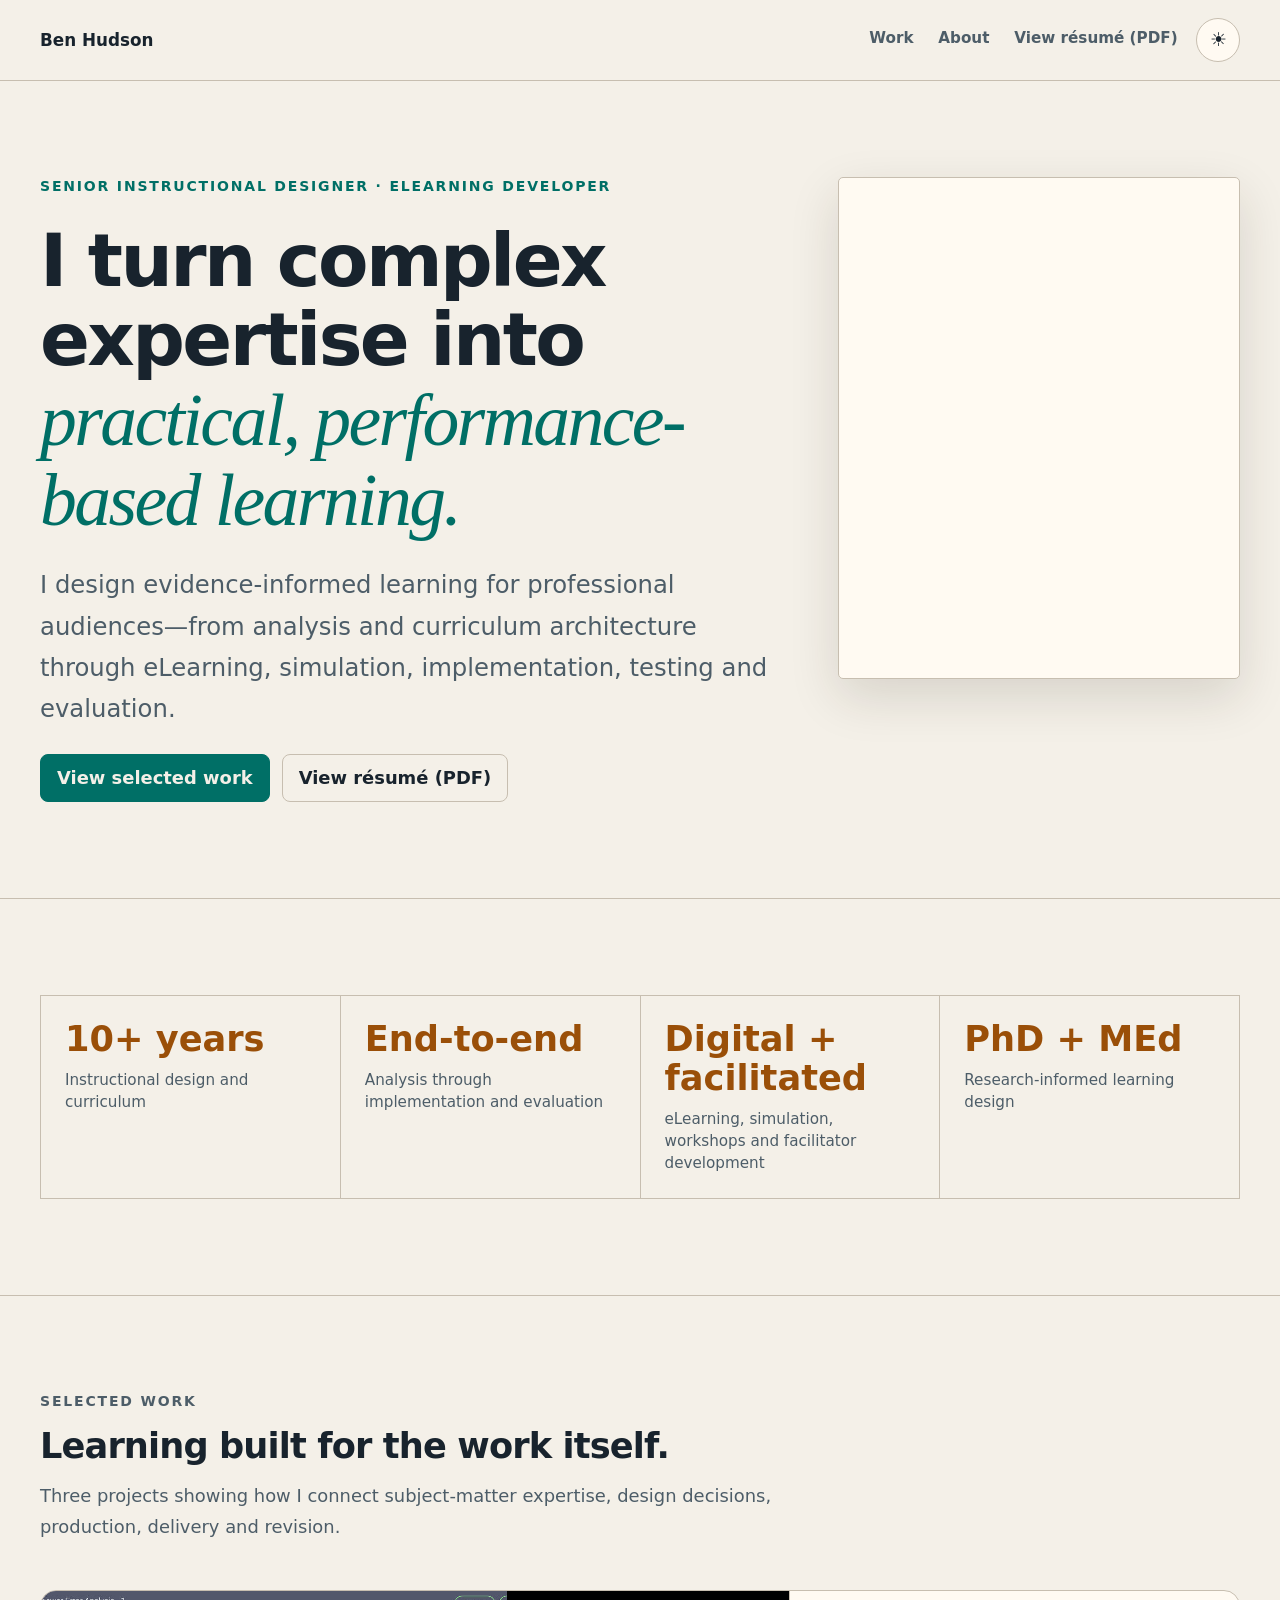
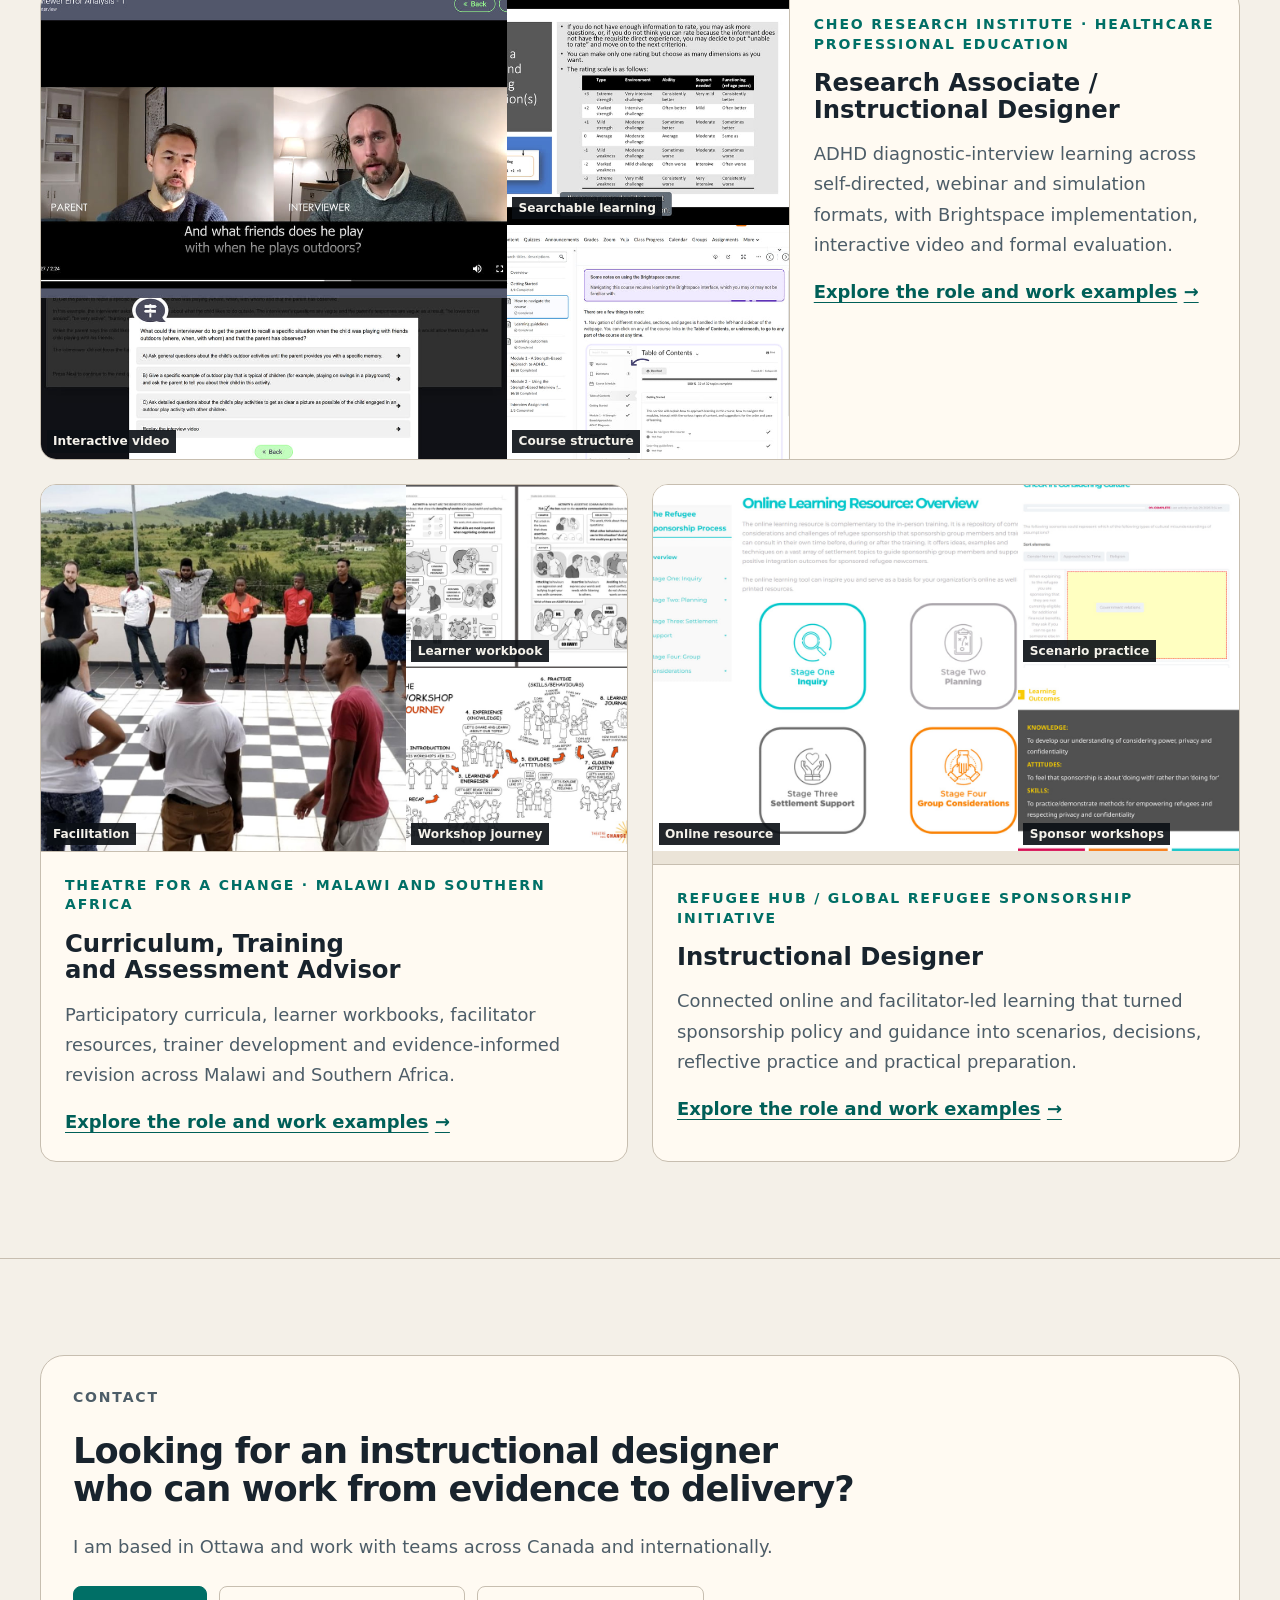
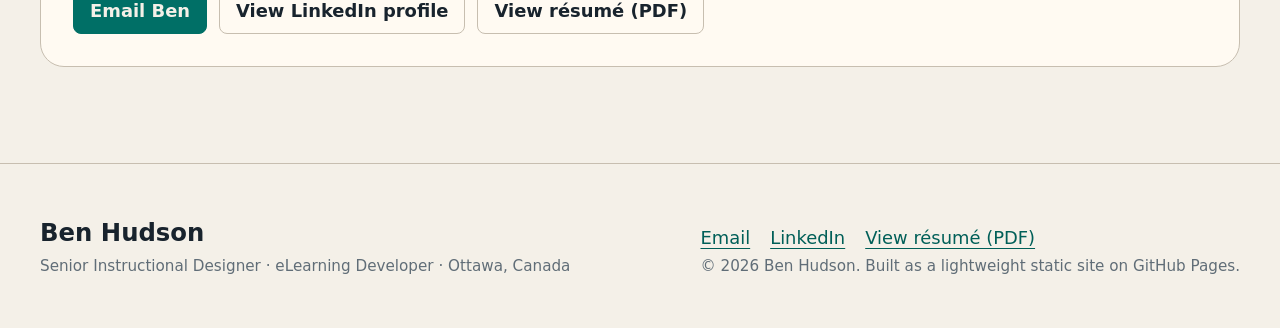
==== commit 8cd6f5f2: "Expand portfolio evidence and refine homepage summary" ====
--- a/index.html
+++ b/index.html
@@ -53,11 +53,11 @@
       </div>
     </section>
 
-    <section class="section section--ruled" aria-label="Selected professional evidence"><div class="container"><dl class="metric-grid">
-      <div class="metric"><dt>10+ years</dt><dd>Instructional design and curriculum</dd></div>
-      <div class="metric"><dt>48</dt><dd>Actor-based simulations designed</dd></div>
-      <div class="metric"><dt>90</dt><dd>Activities in a national Life Skills manual</dd></div>
-      <div class="metric"><dt>PhD + MEd</dt><dd>Research, teaching and learning</dd></div>
+    <section class="section section--ruled" aria-label="Practice summary"><div class="container"><dl class="practice-summary-grid">
+      <div class="practice-summary-item"><dt>10+ years</dt><dd>Instructional design and curriculum</dd></div>
+      <div class="practice-summary-item"><dt>End-to-end</dt><dd>Analysis through implementation and evaluation</dd></div>
+      <div class="practice-summary-item"><dt>Digital + facilitated</dt><dd>eLearning, simulation, workshops and facilitator development</dd></div>
+      <div class="practice-summary-item"><dt>PhD + MEd</dt><dd>Research-informed learning design</dd></div>
     </dl></div></section>
 
     <section class="section section--ruled" id="selected-work" aria-labelledby="work-title">
@@ -67,49 +67,38 @@
           <article class="project-card project-card--featured">
             <figure class="project-card__visual" aria-label="Healthcare course artefact preview">
               <div class="mini-collage">
-                <div class="mini-collage__lead"><img src="/assets/images/home/healthcare-course-overview.jpg?v=20260831" width="900" height="900" loading="lazy" decoding="async" alt="Composite ADHD course view with decision practice prominent and searchable lecture and timeline interfaces above."><span class="mini-collage__label">Learning journey</span></div>
-                <div><img src="/assets/images/home/healthcare-searchable-video.jpg?v=20260831" width="600" height="450" loading="lazy" decoding="async" alt="Chaptered ADHD lecture interface showing video, transcript and searchable learner controls."><span class="mini-collage__label">Searchable video</span></div>
-                <div><img src="/assets/images/home/healthcare-interactive-reference.jpg?v=20260831" width="600" height="450" loading="lazy" decoding="async" alt="Interactive ADHD history timeline with selectable milestones and reference content."><span class="mini-collage__label">Interactive reference</span></div>
+                <div class="mini-collage__lead"><img src="/assets/images/home/healthcare-interactive-video.jpg?v=20260831" width="900" height="900" loading="lazy" decoding="async" alt="Interactive interview interface pairing an actor-based observation with a learner decision screen."><span class="mini-collage__label">Interactive video</span></div>
+                <div><img src="/assets/images/home/healthcare-searchable-learning.jpg?v=20260831" width="600" height="450" loading="lazy" decoding="async" alt="Chaptered explanation with transcript, sidebar navigation and an interview rating reference."><span class="mini-collage__label">Searchable learning</span></div>
+                <div><img src="/assets/images/home/healthcare-course-structure.jpg?v=20260831" width="600" height="450" loading="lazy" decoding="async" alt="Brightspace course guide showing orientation, modules and a table of contents."><span class="mini-collage__label">Course structure</span></div>
               </div>
             </figure>
-            <div class="project-card__body"><p class="eyebrow">CHEO Research Institute · Healthcare professional education</p><h3>Research Associate / Instructional Designer</h3><p>ADHD diagnostic-interview learning across webinar and self-directed formats, with Brightspace implementation, 48 actor-based simulations and formal evaluation.</p><a class="text-link" href="/work/healthcare-simulation.html">Explore the role and work examples <span aria-hidden="true">→</span></a></div>
+            <div class="project-card__body"><p class="eyebrow">CHEO Research Institute · Healthcare professional education</p><h3>Research Associate / Instructional Designer</h3><p>ADHD diagnostic-interview learning across self-directed, webinar and simulation formats, with Brightspace implementation, interactive video and formal evaluation.</p><a class="text-link" href="/work/healthcare-simulation.html">Explore the role and work examples <span aria-hidden="true">→</span></a></div>
           </article>
 
           <article class="project-card">
             <figure class="project-card__visual" aria-label="Life-skills curriculum artefact preview">
               <div class="mini-collage">
-                <div class="mini-collage__lead"><img src="/assets/images/home/curriculum-facilitation-circle.jpg?v=20260831" width="900" height="900" loading="lazy" decoding="async" alt="Ben Hudson facilitating a participatory circle with youth peer educators in Eswatini."><span class="mini-collage__label">Facilitator practice</span></div>
-                <div><img src="/assets/images/home/curriculum-90-activity-manual.jpg?v=20260831" width="600" height="450" loading="lazy" decoding="async" alt="Life Skills manual handout comparing inequality, equality and equity through text and illustrations."><span class="mini-collage__label">Manual handout</span></div>
-                <div><img src="/assets/images/home/curriculum-visual-learning-resource.jpg?v=20260831" width="600" height="450" loading="lazy" decoding="async" alt="Participatory learning diagram connecting outcomes with experience, reflection, rehearsal and application."><span class="mini-collage__label">Participatory method</span></div>
+                <div class="mini-collage__lead"><img src="/assets/images/home/curriculum-facilitation.jpg?v=20260831" width="900" height="900" loading="lazy" decoding="async" alt="Ben Hudson facilitating a participatory group session in Eswatini."><span class="mini-collage__label">Facilitation</span></div>
+                <div><img src="/assets/images/home/curriculum-team-girl-workbook.jpg?v=20260831" width="600" height="450" loading="lazy" decoding="async" alt="Team Girl Malawi workbook spread using illustrated examples, activities and reflection prompts."><span class="mini-collage__label">Learner workbook</span></div>
+                <div><img src="/assets/images/home/curriculum-workshop-journey.jpg?v=20260831" width="600" height="450" loading="lazy" decoding="async" alt="Illustrated workshop journey moving from recap and experience through exploration, practice and reflection."><span class="mini-collage__label">Workshop journey</span></div>
               </div>
             </figure>
-            <div class="project-card__body"><p class="eyebrow">Theatre for a Change · Malawi and Southern Africa</p><h3>Curriculum, Training and Assessment Advisor</h3><p>Participatory curricula, a 90-activity Life Skills manual, facilitator development and evidence-informed revision across Malawi and Southern Africa.</p><a class="text-link" href="/work/life-skills-curriculum.html">Explore the role and work examples <span aria-hidden="true">→</span></a></div>
+            <div class="project-card__body"><p class="eyebrow">Theatre for a Change · Malawi and Southern Africa</p><h3>Curriculum, Training and Assessment Advisor</h3><p>Participatory curricula, learner workbooks, facilitator resources, trainer development and evidence-informed revision across Malawi and Southern Africa.</p><a class="text-link" href="/work/life-skills-curriculum.html">Explore the role and work examples <span aria-hidden="true">→</span></a></div>
           </article>
 
           <article class="project-card">
             <figure class="project-card__visual" aria-label="Refugee-sponsorship learning artefact preview">
               <div class="mini-collage">
-                <div class="mini-collage__lead"><img src="/assets/images/home/refugee-online-pathway.jpg?v=20260831" width="900" height="900" loading="lazy" decoding="async" alt="Online sponsorship course pathway arranged in four stages, with stage cards and side navigation."><span class="mini-collage__label">Online pathway</span></div>
-                <div><img src="/assets/images/home/refugee-scenario-practice.jpg?v=20260831" width="600" height="450" loading="lazy" decoding="async" alt="Family education scenario presenting context and a guiding question for a sponsor group."><span class="mini-collage__label">Scenario practice</span></div>
-                <div><img src="/assets/images/home/refugee-workshop-design.jpg?v=20260831" width="600" height="450" loading="lazy" decoding="async" alt="Workshop-design composition showing learning outcomes, training principles and a reflective-practice cycle."><span class="mini-collage__label">Workshop design</span></div>
+                <div class="mini-collage__lead"><img src="/assets/images/home/refugee-online-resource.jpg?v=20260831" width="900" height="900" loading="lazy" decoding="async" alt="Four-stage online sponsorship resource with visible navigation and stage cards."><span class="mini-collage__label">Online resource</span></div>
+                <div><img src="/assets/images/home/refugee-scenario-practice.jpg?v=20260831" width="600" height="450" loading="lazy" decoding="async" alt="Considering Culture sorting interaction connecting assumptions with scenario elements."><span class="mini-collage__label">Scenario practice</span></div>
+                <div><img src="/assets/images/home/refugee-sponsor-workshops.jpg?v=20260831" width="600" height="450" loading="lazy" decoding="async" alt="Sponsor-workshop learning outcomes focused on doing with rather than doing for."><span class="mini-collage__label">Sponsor workshops</span></div>
               </div>
             </figure>
-            <div class="project-card__body"><p class="eyebrow">Refugee Hub / Global Refugee Sponsorship Initiative</p><h3>Instructional Designer</h3><p>A six-month engagement translating refugee-sponsorship guidance into connected online preparation, workshops, scenarios and facilitator resources.</p><a class="text-link" href="/work/refugee-sponsorship.html">Explore the role and work examples <span aria-hidden="true">→</span></a></div>
+            <div class="project-card__body"><p class="eyebrow">Refugee Hub / Global Refugee Sponsorship Initiative</p><h3>Instructional Designer</h3><p>Connected online and facilitator-led learning that turned sponsorship policy and guidance into scenarios, decisions, reflective practice and practical preparation.</p><a class="text-link" href="/work/refugee-sponsorship.html">Explore the role and work examples <span aria-hidden="true">→</span></a></div>
           </article>
         </div>
       </div>
     </section>
-
-    <section class="section section--ruled" aria-labelledby="approach-title"><div class="container">
-      <header class="section-header"><p class="eyebrow">Approach</p><h2 id="approach-title">The learner's task stays in view.</h2><p>I treat analysis, curriculum, production, implementation and evaluation as parts of the same piece of work.</p></header>
-      <figure class="approach-visual"><img src="/assets/images/common/system-map.svg?v=20260831" width="760" height="520" loading="lazy" decoding="async" alt="Learning-design path connecting expertise, decisions, practice, feedback and evidence-informed revision."><figcaption class="artifact-caption">The aim is not simply to present information, but to help learners understand, practise, decide and act with growing independence.</figcaption></figure>
-      <div class="process-grid">
-        <article class="process-step"><span class="process-step__number">01</span><h3>Understand the work</h3><p>Understand what learners need to do, what they already bring and what may stand in the way.</p></article>
-        <article class="process-step"><span class="process-step__number">02</span><h3>Design for practice</h3><p>Align outcomes, examples, practice, assessment and feedback with the decisions learners need to make.</p></article>
-        <article class="process-step"><span class="process-step__number">03</span><h3>Build for delivery</h3><p>Develop the course, media, LMS experience and supporting resources as one coherent whole.</p></article>
-        <article class="process-step"><span class="process-step__number">04</span><h3>Test and revise</h3><p>Use learner, instructor, stakeholder, technical and evaluation evidence to guide revision.</p></article>
-      </div>
-    </div></section>
 
     <section class="section section--ruled" id="contact" aria-labelledby="contact-title"><div class="container"><div class="contact-panel"><p class="eyebrow">Contact</p><h2 id="contact-title">Looking for an instructional designer who can work from evidence to delivery?</h2><p>I am based in Ottawa and work with teams across Canada and internationally.</p><div class="contact-panel__actions"><a class="button button--primary" href="mailto:b3nhudson@gmail.com">Email Ben</a><a class="button button--secondary" href="https://www.linkedin.com/in/b3nhudson/">View LinkedIn profile <span class="visually-hidden">(external website)</span></a><a class="button button--secondary" href="/assets/documents/ben-hudson-instructional-designer-resume.pdf">View résumé (PDF)</a></div></div></div></section>
   </main>
--- a/assets/css/site.css
+++ b/assets/css/site.css
@@ -190,7 +190,7 @@
 .button--secondary:hover { border-color: var(--color-accent); color: var(--color-link); }
 .text-link { display: inline-flex; align-items: center; gap: 0.4rem; font-weight: 800; }
 
-/* 7. Homepage hero and metrics */
+/* 7. Homepage hero and practice summary */
 .hero { padding-block: var(--space-6); }
 .hero__grid { display: grid; gap: var(--space-5); align-items: center; }
 .hero__content { display: grid; gap: var(--space-3); }
@@ -201,10 +201,10 @@
 .hero__visual { overflow: hidden; border: var(--border); border-radius: var(--radius-lg); background: var(--color-surface); box-shadow: var(--shadow); }
 .hero__visual picture, .hero__visual img { display: block; width: 100%; }
 .hero__visual img { aspect-ratio: 3 / 2; object-fit: cover; object-position: center 42%; }
-.metric-grid { display: grid; grid-template-columns: repeat(2, minmax(0, 1fr)); border-top: var(--border); border-left: var(--border); }
-.metric { min-height: 8.5rem; padding: var(--space-3); border-right: var(--border); border-bottom: var(--border); }
-.metric dt { color: var(--color-accent-warm); font-size: var(--text-xl); font-weight: 800; line-height: 1.1; }
-.metric dd { margin: 0.65rem 0 0; color: var(--color-text-muted); font-size: var(--text-sm); line-height: 1.45; }
+.practice-summary-grid { display: grid; grid-template-columns: repeat(2, minmax(0, 1fr)); border-top: var(--border); border-left: var(--border); }
+.practice-summary-item { min-height: 8.5rem; padding: var(--space-3); border-right: var(--border); border-bottom: var(--border); }
+.practice-summary-item dt { overflow-wrap: anywhere; color: var(--color-accent-warm); font-size: var(--text-xl); font-weight: 800; line-height: 1.1; }
+.practice-summary-item dd { margin: 0.65rem 0 0; color: var(--color-text-muted); font-size: var(--text-sm); line-height: 1.45; }
 
 /* 8. Project cards */
 .project-grid { display: grid; gap: var(--space-3); }
@@ -226,13 +226,10 @@
 .tag-list li { margin: 0; }
 .tag { display: inline-block; padding: 0.35rem 0.6rem; border: var(--border); border-radius: 999px; color: var(--color-text-muted); font-size: 0.875rem; line-height: 1.2; }
 
-/* 9. Process and capability sections */
-.approach-visual { overflow: hidden; max-width: var(--wide-reading); margin-bottom: var(--space-5); border: var(--border); border-radius: var(--radius-md); background: var(--color-surface); }
-.approach-visual img { width: 100%; height: auto; }
-.process-grid, .capability-grid { display: grid; gap: var(--space-3); }
-.process-step, .capability-card { padding: var(--space-3); border-top: 2px solid var(--color-border); }
-.process-step__number { display: block; margin-bottom: var(--space-2); color: var(--color-accent-warm); font-family: var(--font-editorial); font-size: var(--text-xl); }
-.process-step p, .capability-card li { color: var(--color-text-muted); }
+/* 9. Capability sections */
+.capability-grid { display: grid; gap: var(--space-3); }
+.capability-card { padding: var(--space-3); border-top: 2px solid var(--color-border); }
+.capability-card li { color: var(--color-text-muted); }
 .capability-card ul { margin: var(--space-2) 0 0; }
 .contact-panel { display: grid; gap: var(--space-3); padding: var(--space-4); border: var(--border); border-radius: var(--radius-lg); background: var(--color-surface); }
 .contact-panel p { max-width: 68ch; color: var(--color-text-muted); }
@@ -312,11 +309,10 @@
 @media (min-width: 48rem) {
   .container { width: min(100% - 3rem, var(--container)); }
   .hero, .section { padding-block: var(--space-7); }
-  .metric-grid { grid-template-columns: repeat(5, minmax(0, 1fr)); }
+  .practice-summary-grid { grid-template-columns: repeat(4, minmax(0, 1fr)); }
   .project-grid { grid-template-columns: repeat(2, minmax(0, 1fr)); }
   .project-card--featured { grid-column: 1 / -1; grid-template-columns: minmax(0, 1.25fr) minmax(18rem, 0.75fr); }
   .project-card--featured .project-card__visual { border-right: var(--border); border-bottom: 0; }
-  .process-grid { grid-template-columns: repeat(2, minmax(0, 1fr)); }
   .capability-grid, .principle-grid { grid-template-columns: repeat(2, minmax(0, 1fr)); }
   .project-facts { grid-template-columns: repeat(2, minmax(0, 1fr)); }
   .project-facts > div { padding-right: var(--space-3); }
@@ -329,7 +325,6 @@
   .site-footer__grid { grid-template-columns: 1fr auto; align-items: end; }
 }
 @media (min-width: 64rem) {
-  .process-grid { grid-template-columns: repeat(4, minmax(0, 1fr)); }
   .capability-grid { grid-template-columns: repeat(3, minmax(0, 1fr)); }
   .principle-grid { grid-template-columns: repeat(4, minmax(0, 1fr)); }
   .project-facts { grid-template-columns: repeat(3, minmax(0, 1fr)); }
@@ -368,7 +363,7 @@
   border-radius: 5px;
 }
 .hero__visual img { width: 100%; aspect-ratio: 3 / 2; object-fit: cover; object-position: center 42%; }
-.metric-grid { grid-template-columns: repeat(2, minmax(0, 1fr)); }
+.practice-summary-grid { grid-template-columns: repeat(2, minmax(0, 1fr)); }
 
 .mini-collage {
   display: grid;
@@ -495,11 +490,34 @@
 .flipbook__status { min-width: 4rem; color: var(--color-text-muted); font-variant-numeric: tabular-nums; text-align: center; }
 .work-example__figure { overflow: hidden; max-width: var(--wide-reading); border: var(--border); border-radius: 5px; background: var(--color-surface); }
 
+.evidence-collage, .media-grid, .storyboard-grid { display: grid; gap: var(--space-3); max-width: var(--wide-reading); }
+.evidence-panel, .media-card, .storyboard-step { min-width: 0; overflow: hidden; border: var(--border); border-radius: 5px; background: var(--color-surface); }
+.evidence-panel > a, .storyboard-step > a { display: block; }
+.evidence-panel img, .storyboard-step img, .media-card video { display: block; width: 100%; height: auto; background: var(--color-surface-2); }
+.evidence-panel .artifact-caption, .storyboard-step figcaption { display: grid; gap: 0.35rem; }
+.evidence-panel .artifact-label { margin: 0; }
+.media-card video { aspect-ratio: 16 / 9; }
+.media-card__body { display: grid; gap: var(--space-2); padding: var(--space-3); }
+.media-card__body p { color: var(--color-text-muted); }
+.media-transcript { color: var(--color-text-muted); font-size: var(--text-sm); }
+.media-transcript summary { color: var(--color-link); font-weight: 800; cursor: pointer; }
+.media-transcript p { margin-top: var(--space-1); }
+.storyboard-grid { margin-top: var(--space-4); }
+.storyboard-step__label { display: block; color: var(--color-accent-warm); font-size: var(--text-sm); font-weight: 800; letter-spacing: 0.04em; text-transform: uppercase; }
+.storyboard-step figcaption { padding: var(--space-2); color: var(--color-text-muted); font-size: var(--text-sm); }
+.storyboard-step figcaption strong { color: var(--color-text); }
+.evidence-note { max-width: var(--wide-reading); margin-top: var(--space-2); color: var(--color-text-faint); font-size: var(--text-sm); }
+
 @media (min-width: 48rem) {
-  .metric-grid { grid-template-columns: repeat(4, minmax(0, 1fr)); }
+  .practice-summary-grid { grid-template-columns: repeat(4, minmax(0, 1fr)); }
   .role-responsibilities { grid-template-columns: repeat(2, minmax(0, 1fr)); }
   .work-example { grid-template-columns: minmax(4rem, 0.12fr) minmax(0, 1fr); gap: var(--space-4); }
   .work-example__number { padding-top: 0.25rem; }
+  .evidence-collage--two, .evidence-collage--three { grid-template-columns: minmax(0, 1.45fr) minmax(0, 0.9fr); }
+  .evidence-collage--three .evidence-collage__lead { grid-row: 1 / span 2; }
+  .evidence-collage--four { grid-template-columns: repeat(2, minmax(0, 1fr)); }
+  .media-grid { grid-template-columns: repeat(2, minmax(0, 1fr)); }
+  .storyboard-grid { grid-template-columns: repeat(2, minmax(0, 1fr)); }
 }
 
 @media (min-width: 72rem) {
@@ -507,6 +525,7 @@
   .hero h1 { max-width: 14ch; font-size: min(var(--text-hero), 4.6rem); }
   .hero__visual { width: min(100%, 27rem); margin-inline: 0; justify-self: end; }
   .hero__visual img { aspect-ratio: 4 / 5; object-position: center; }
+  .storyboard-grid { grid-template-columns: repeat(3, minmax(0, 1fr)); }
 }
 
 @media (max-width: 24rem) {
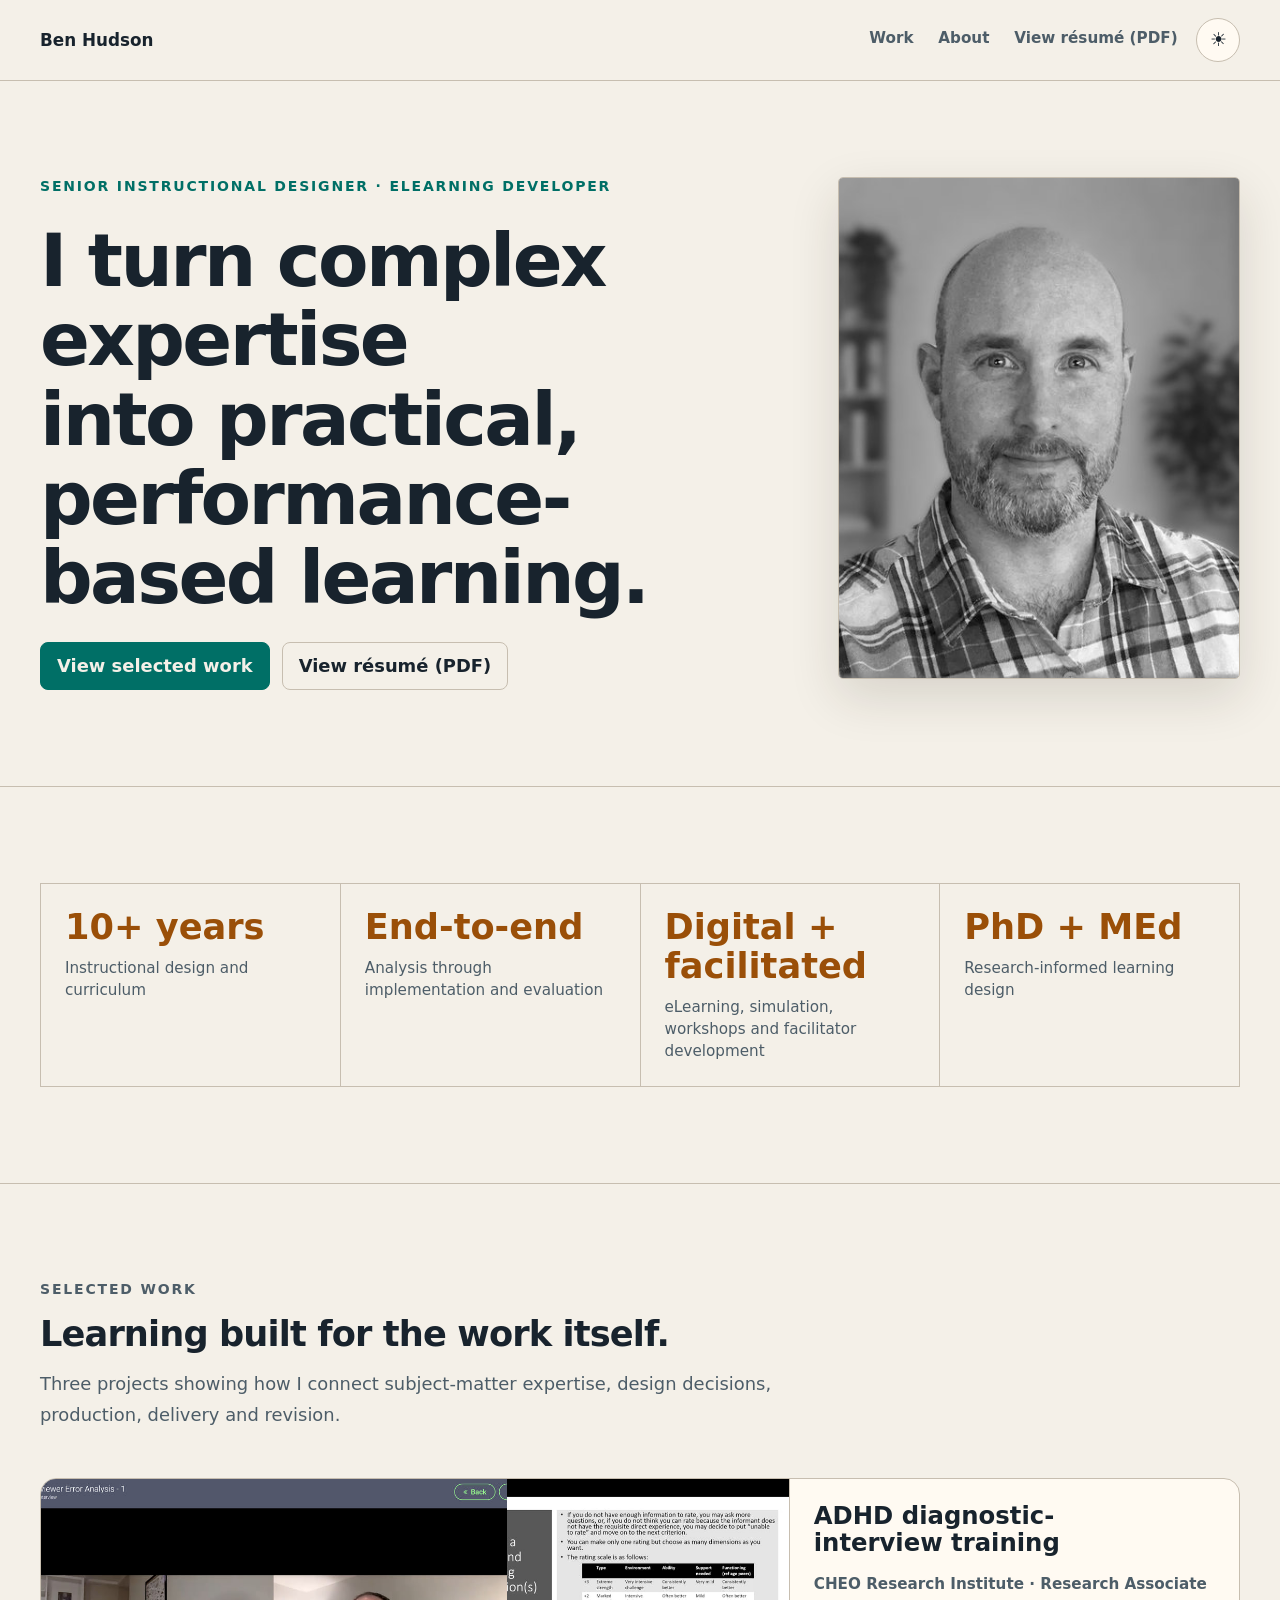
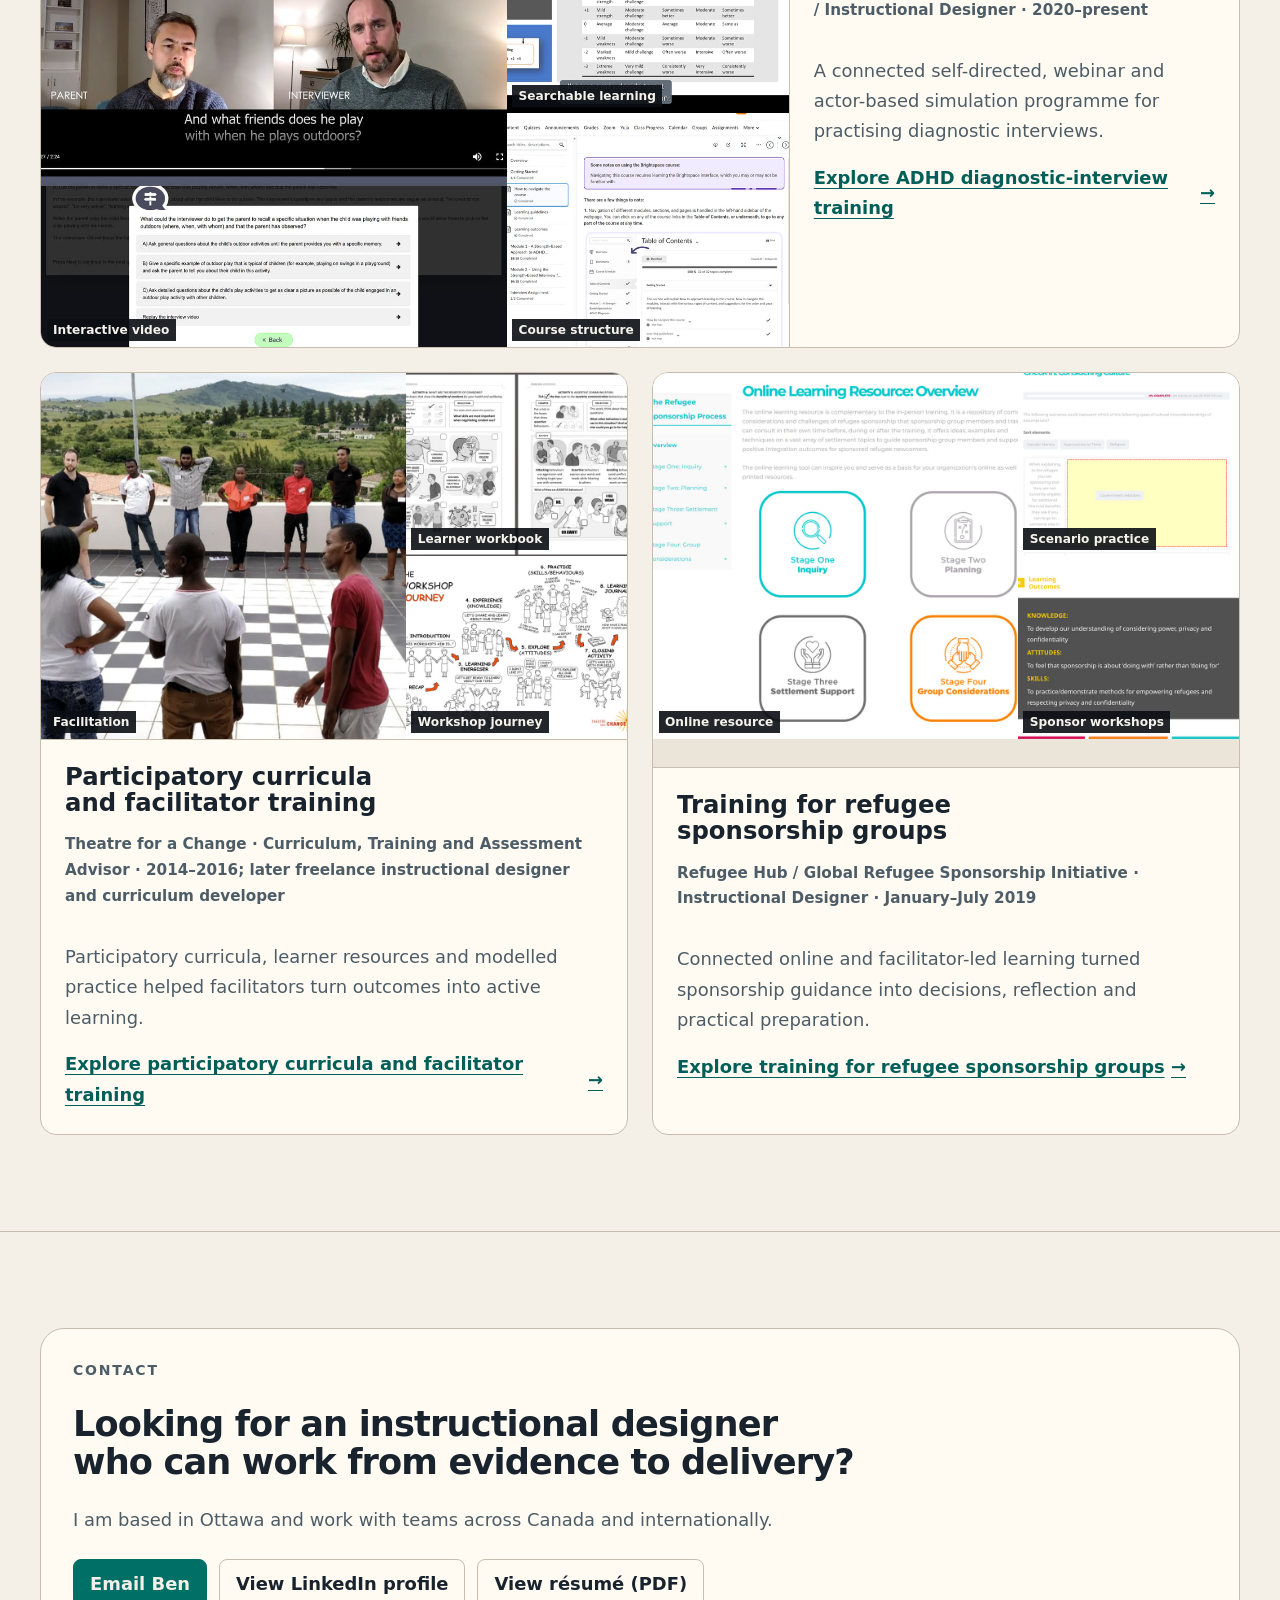
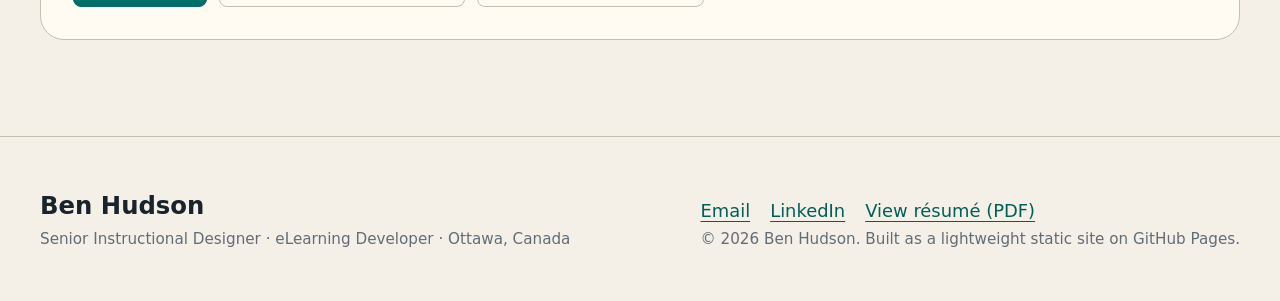
==== commit 95202dd0: "Simplify project evidence and add accessible image modal" ====
--- a/index.html
+++ b/index.html
@@ -40,8 +40,7 @@
       <div class="hero__grid">
         <div class="hero__content">
           <p class="eyebrow">Senior Instructional Designer · eLearning Developer</p>
-          <h1 id="hero-title">I turn complex expertise into <em>practical, performance-based learning.</em></h1>
-          <p class="hero__intro">I design evidence-informed learning for professional audiences—from analysis and curriculum architecture through eLearning, simulation, implementation, testing and evaluation.</p>
+          <h1 id="hero-title">I turn complex expertise into practical, performance-based learning.</h1>
           <div class="hero__actions"><a class="button button--primary" href="#selected-work">View selected work</a><a class="button button--secondary" href="/assets/documents/ben-hudson-instructional-designer-resume.pdf">View résumé (PDF)</a></div>
         </div>
         <figure class="hero__visual">
@@ -72,7 +71,7 @@
                 <div><img src="/assets/images/home/healthcare-course-structure.jpg?v=20260831" width="600" height="450" loading="lazy" decoding="async" alt="Brightspace course guide showing orientation, modules and a table of contents."><span class="mini-collage__label">Course structure</span></div>
               </div>
             </figure>
-            <div class="project-card__body"><p class="eyebrow">CHEO Research Institute · Healthcare professional education</p><h3>Research Associate / Instructional Designer</h3><p>ADHD diagnostic-interview learning across self-directed, webinar and simulation formats, with Brightspace implementation, interactive video and formal evaluation.</p><a class="text-link" href="/work/healthcare-simulation.html">Explore the role and work examples <span aria-hidden="true">→</span></a></div>
+            <div class="project-card__body"><h3>ADHD diagnostic-interview training</h3><p class="project-card__meta">CHEO Research Institute · Research Associate / Instructional Designer · 2020–present</p><p>A connected self-directed, webinar and actor-based simulation programme for practising diagnostic interviews.</p><a class="text-link" href="/work/healthcare-simulation.html" aria-label="Explore ADHD diagnostic-interview training">Explore ADHD diagnostic-interview training <span aria-hidden="true">→</span></a></div>
           </article>
 
           <article class="project-card">
@@ -83,7 +82,7 @@
                 <div><img src="/assets/images/home/curriculum-workshop-journey.jpg?v=20260831" width="600" height="450" loading="lazy" decoding="async" alt="Illustrated workshop journey moving from recap and experience through exploration, practice and reflection."><span class="mini-collage__label">Workshop journey</span></div>
               </div>
             </figure>
-            <div class="project-card__body"><p class="eyebrow">Theatre for a Change · Malawi and Southern Africa</p><h3>Curriculum, Training and Assessment Advisor</h3><p>Participatory curricula, learner workbooks, facilitator resources, trainer development and evidence-informed revision across Malawi and Southern Africa.</p><a class="text-link" href="/work/life-skills-curriculum.html">Explore the role and work examples <span aria-hidden="true">→</span></a></div>
+            <div class="project-card__body"><h3>Participatory curricula and facilitator training</h3><p class="project-card__meta">Theatre for a Change · Curriculum, Training and Assessment Advisor · 2014–2016; later freelance instructional designer and curriculum developer</p><p>Participatory curricula, learner resources and modelled practice helped facilitators turn outcomes into active learning.</p><a class="text-link" href="/work/life-skills-curriculum.html" aria-label="Explore participatory curricula and facilitator training">Explore participatory curricula and facilitator training <span aria-hidden="true">→</span></a></div>
           </article>
 
           <article class="project-card">
@@ -94,7 +93,7 @@
                 <div><img src="/assets/images/home/refugee-sponsor-workshops.jpg?v=20260831" width="600" height="450" loading="lazy" decoding="async" alt="Sponsor-workshop learning outcomes focused on doing with rather than doing for."><span class="mini-collage__label">Sponsor workshops</span></div>
               </div>
             </figure>
-            <div class="project-card__body"><p class="eyebrow">Refugee Hub / Global Refugee Sponsorship Initiative</p><h3>Instructional Designer</h3><p>Connected online and facilitator-led learning that turned sponsorship policy and guidance into scenarios, decisions, reflective practice and practical preparation.</p><a class="text-link" href="/work/refugee-sponsorship.html">Explore the role and work examples <span aria-hidden="true">→</span></a></div>
+            <div class="project-card__body"><h3>Training for refugee sponsorship groups</h3><p class="project-card__meta">Refugee Hub / Global Refugee Sponsorship Initiative · Instructional Designer · January–July 2019</p><p>Connected online and facilitator-led learning turned sponsorship guidance into decisions, reflection and practical preparation.</p><a class="text-link" href="/work/refugee-sponsorship.html" aria-label="Explore training for refugee sponsorship groups">Explore training for refugee sponsorship groups <span aria-hidden="true">→</span></a></div>
           </article>
         </div>
       </div>
--- a/assets/css/site.css
+++ b/assets/css/site.css
@@ -278,7 +278,6 @@
 .artifact-label { display: inline-block; margin: var(--space-2) var(--space-2) 0; color: var(--color-accent-warm); font-size: 0.875rem; font-weight: 800; letter-spacing: 0.06em; text-transform: uppercase; }
 .artifact-caption { padding: var(--space-2); color: var(--color-text-muted); font-size: var(--text-sm); }
 .artifact-caption strong { display: block; margin-bottom: 0.35rem; color: var(--color-text); font-size: 1rem; }
-.artifact-fullsize { display: block; width: fit-content; margin-top: var(--space-2); font-weight: 800; }
 .video-thumbnail-link { position: relative; }
 .video-thumbnail-link__badge { position: absolute; right: var(--space-2); bottom: var(--space-2); padding: 0.6rem 0.8rem; border-radius: var(--radius-sm); background: rgb(11 15 20 / 0.92); color: var(--color-text); font-size: var(--text-sm); font-weight: 800; box-shadow: var(--shadow); }
 .video-thumbnail-link:focus-visible .video-thumbnail-link__badge { background: var(--color-focus); color: var(--color-bg); }
@@ -448,7 +447,6 @@
 .flipbook__slide img, .flipbook__slide video, .work-example__figure img, .work-example__figure video { display: block; width: 100%; height: auto; background: var(--color-surface-2); }
 .flipbook__slide .artifact-caption, .work-example__figure .artifact-caption { display: grid; gap: 0.35rem; }
 .flipbook__slide .artifact-label, .work-example__figure .artifact-label { margin: 0; }
-.flipbook__slide .artifact-fullsize, .work-example__figure .artifact-fullsize { margin-top: var(--space-1); }
 .flipbook__controls { display: none; }
 .flipbook.is-enhanced .flipbook__stage::before,
 .flipbook.is-enhanced .flipbook__stage::after {
@@ -546,3 +544,136 @@
   .flipbook__slide, .flipbook__slide[hidden] { display: block !important; break-inside: avoid; }
   .work-example { break-inside: avoid; }
 }
+
+.project-card__meta, .project-meta {
+  color: var(--color-text-muted);
+  font-size: var(--text-sm);
+  font-weight: 700;
+}
+.project-meta { max-width: var(--wide-reading); }
+.project-card__body > p.project-card__meta { color: var(--color-text-muted); }
+.evidence-subsection { display: grid; gap: var(--space-1); max-width: var(--wide-reading); margin: var(--space-5) 0 var(--space-3); }
+.evidence-subsection p { color: var(--color-text-muted); }
+.facilitation-anchor, .decision-evidence {
+  overflow: hidden;
+  width: 100%;
+  max-width: var(--wide-reading);
+  margin-bottom: var(--space-4);
+  border: var(--border);
+  border-radius: 5px;
+  background: var(--color-surface);
+}
+.facilitation-anchor { max-width: 76rem; }
+.facilitation-anchor img, .decision-evidence img { display: block; width: 100%; height: auto; background: var(--color-surface-2); }
+.facilitation-anchor .artifact-caption, .decision-evidence .artifact-caption { display: grid; gap: 0.35rem; }
+.flipbook--manual .flipbook__slide img { object-fit: contain; }
+
+.evidence-trigger {
+  position: relative;
+  display: block;
+  min-width: 2.75rem;
+  min-height: 2.75rem;
+  cursor: zoom-in;
+}
+.evidence-trigger::after {
+  content: "⤢";
+  position: absolute;
+  top: 0.55rem;
+  right: 0.55rem;
+  display: grid;
+  width: 2.75rem;
+  height: 2.75rem;
+  place-items: center;
+  border: 1px solid rgb(255 255 255 / 0.68);
+  border-radius: 999px;
+  background: rgb(11 15 20 / 0.9);
+  color: #fff;
+  font-size: 1.45rem;
+  line-height: 1;
+  box-shadow: var(--shadow);
+  opacity: 0.92;
+  transition: transform 160ms ease, background 160ms ease;
+}
+.evidence-trigger:hover::after, .evidence-trigger:focus-visible::after { transform: scale(1.06); background: var(--color-accent); color: #07120f; }
+body.modal-open { overflow: hidden; }
+
+.evidence-dialog {
+  width: min(96vw, 88rem);
+  max-width: none;
+  height: min(96dvh, 68rem);
+  max-height: none;
+  margin: auto;
+  padding: 0;
+  overflow: hidden;
+  border: var(--border);
+  border-radius: var(--radius-md);
+  background: var(--color-surface);
+  color: var(--color-text);
+  box-shadow: 0 1.5rem 5rem rgb(0 0 0 / 0.55);
+}
+.evidence-dialog::backdrop { background: rgb(3 6 9 / 0.84); backdrop-filter: blur(3px); }
+.evidence-dialog__surface { display: grid; grid-template-rows: auto auto minmax(0, 1fr) auto auto; height: 100%; min-height: 0; }
+.evidence-dialog__header, .evidence-dialog__toolbar, .evidence-dialog__navigation {
+  display: flex;
+  align-items: center;
+  gap: var(--space-2);
+  padding: 0.65rem var(--space-2);
+  border-bottom: var(--border);
+  background: var(--color-surface);
+}
+.evidence-dialog__header { justify-content: space-between; }
+.evidence-dialog__toolbar { justify-content: center; }
+.evidence-dialog__navigation { justify-content: space-between; border-top: var(--border); border-bottom: 0; }
+.evidence-dialog button {
+  min-width: 2.75rem;
+  min-height: 2.75rem;
+  padding: 0.55rem 0.8rem;
+  border: var(--border);
+  border-radius: var(--radius-sm);
+  background: var(--color-surface-2);
+  color: var(--color-text);
+  font: inherit;
+  font-weight: 800;
+  cursor: pointer;
+}
+.evidence-dialog button:hover:not(:disabled) { border-color: var(--color-accent); color: var(--color-link); }
+.evidence-dialog button:disabled { cursor: not-allowed; opacity: 0.45; }
+.evidence-dialog__close { padding: 0; font-size: 1.65rem; line-height: 1; }
+.evidence-dialog__zoom-status { min-width: 3.5rem; color: var(--color-text-muted); font-size: var(--text-sm); text-align: center; }
+.evidence-dialog__canvas {
+  position: relative;
+  display: grid;
+  min-width: 0;
+  min-height: 12rem;
+  place-items: center;
+  overflow: auto;
+  overscroll-behavior: contain;
+  padding: var(--space-2);
+  background: var(--color-surface-2);
+  scrollbar-color: var(--color-accent) var(--color-surface);
+  touch-action: pan-y pinch-zoom;
+}
+.evidence-dialog__canvas img { display: block; max-width: none; max-height: none; margin: auto; object-fit: contain; box-shadow: 0 0.75rem 2rem rgb(0 0 0 / 0.22); }
+.evidence-dialog__canvas img[hidden], .evidence-dialog__loading[hidden] { display: none; }
+.evidence-dialog__loading { align-self: center; color: var(--color-text-muted); }
+.evidence-dialog__caption { display: grid; gap: 0.35rem; padding: var(--space-2) var(--space-3); border-top: var(--border); background: var(--color-surface); }
+.evidence-dialog__caption h2 { font-size: clamp(1.2rem, 2.4vw, 1.65rem); }
+.evidence-dialog__caption p { max-width: 80ch; color: var(--color-text-muted); }
+.evidence-dialog__navigation[hidden] { display: none; }
+.evidence-dialog__navigation span { color: var(--color-text-muted); font-variant-numeric: tabular-nums; }
+
+@media (max-width: 36rem) {
+  .evidence-dialog { width: 100vw; height: 100dvh; border: 0; border-radius: 0; }
+  .evidence-dialog__header, .evidence-dialog__toolbar, .evidence-dialog__navigation { padding-inline: 0.65rem; }
+  .evidence-dialog__caption { padding: 0.75rem 1rem; }
+  .evidence-dialog__navigation button { min-width: 7rem; }
+}
+
+@media (prefers-reduced-motion: reduce) {
+  .evidence-trigger::after { transition: none; }
+  .evidence-dialog::backdrop { backdrop-filter: none; }
+}
+
+@media print {
+  .evidence-trigger::after, .evidence-dialog { display: none !important; }
+}
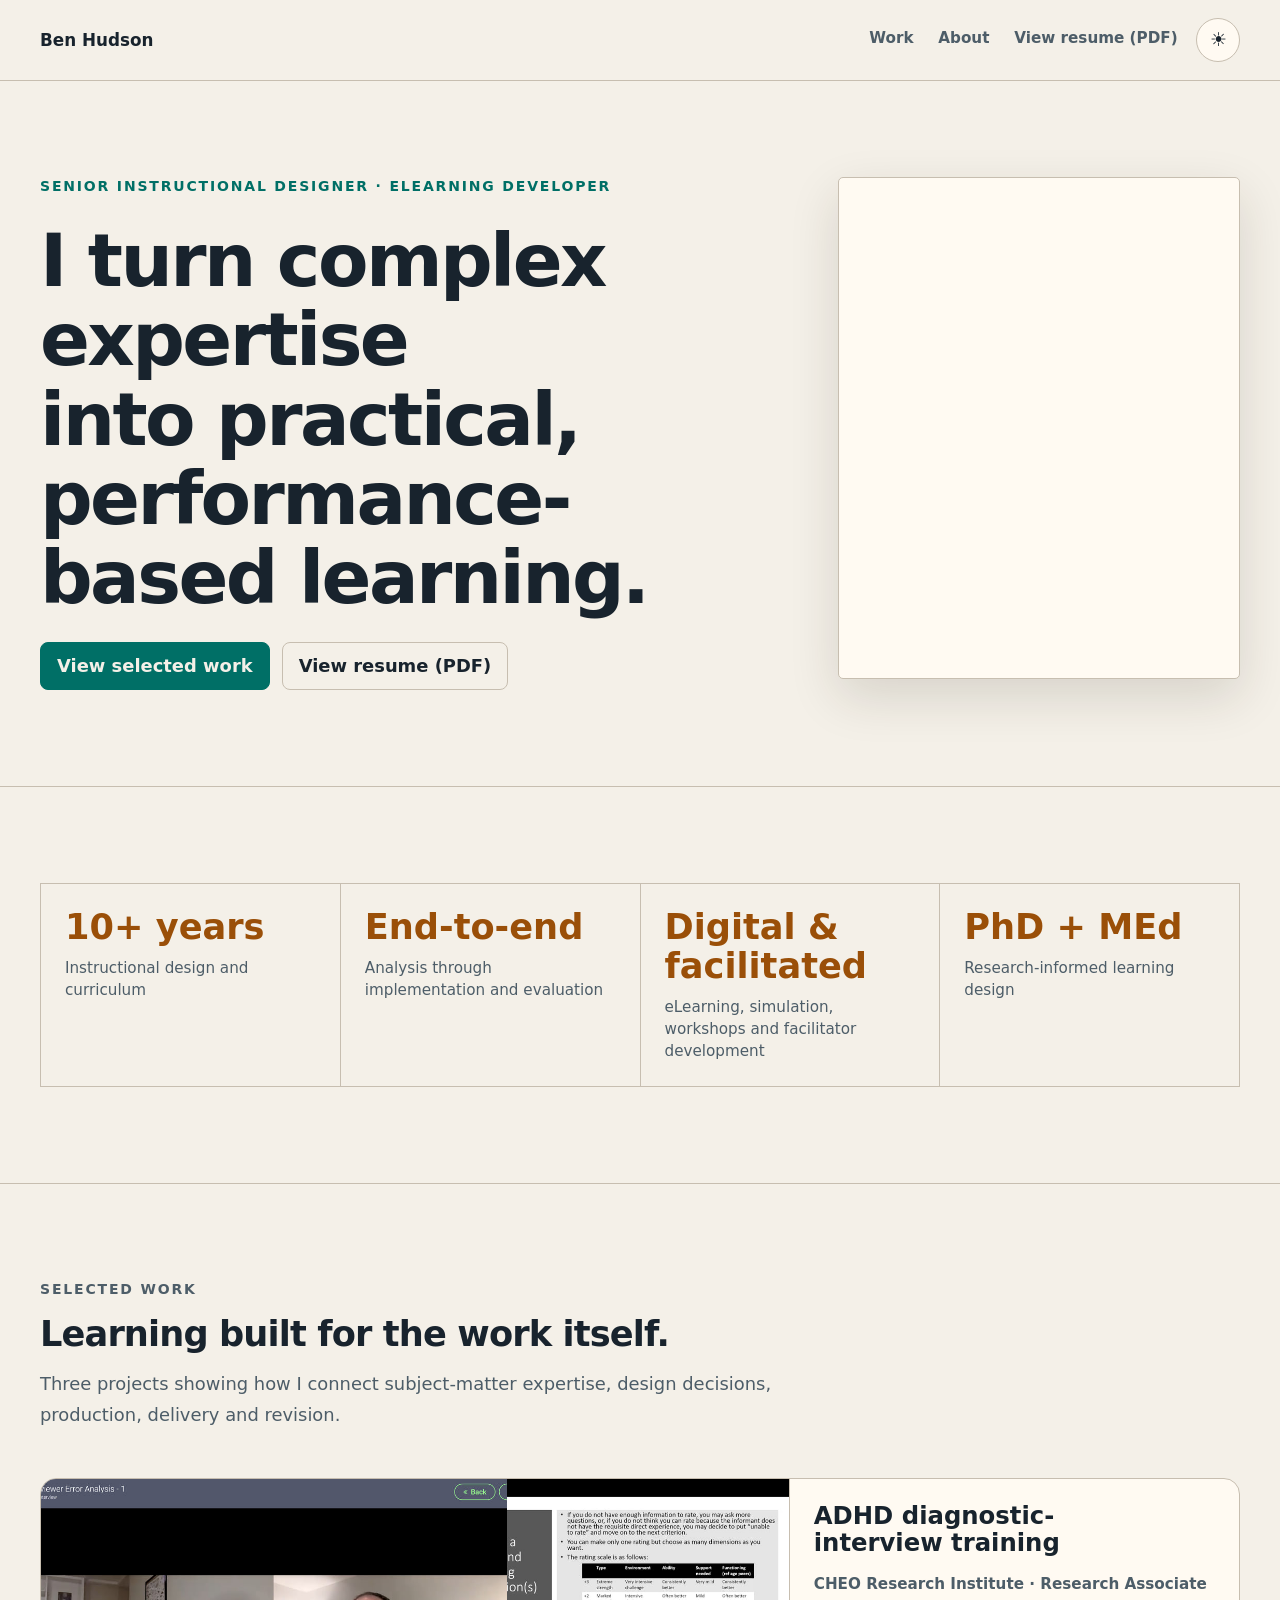
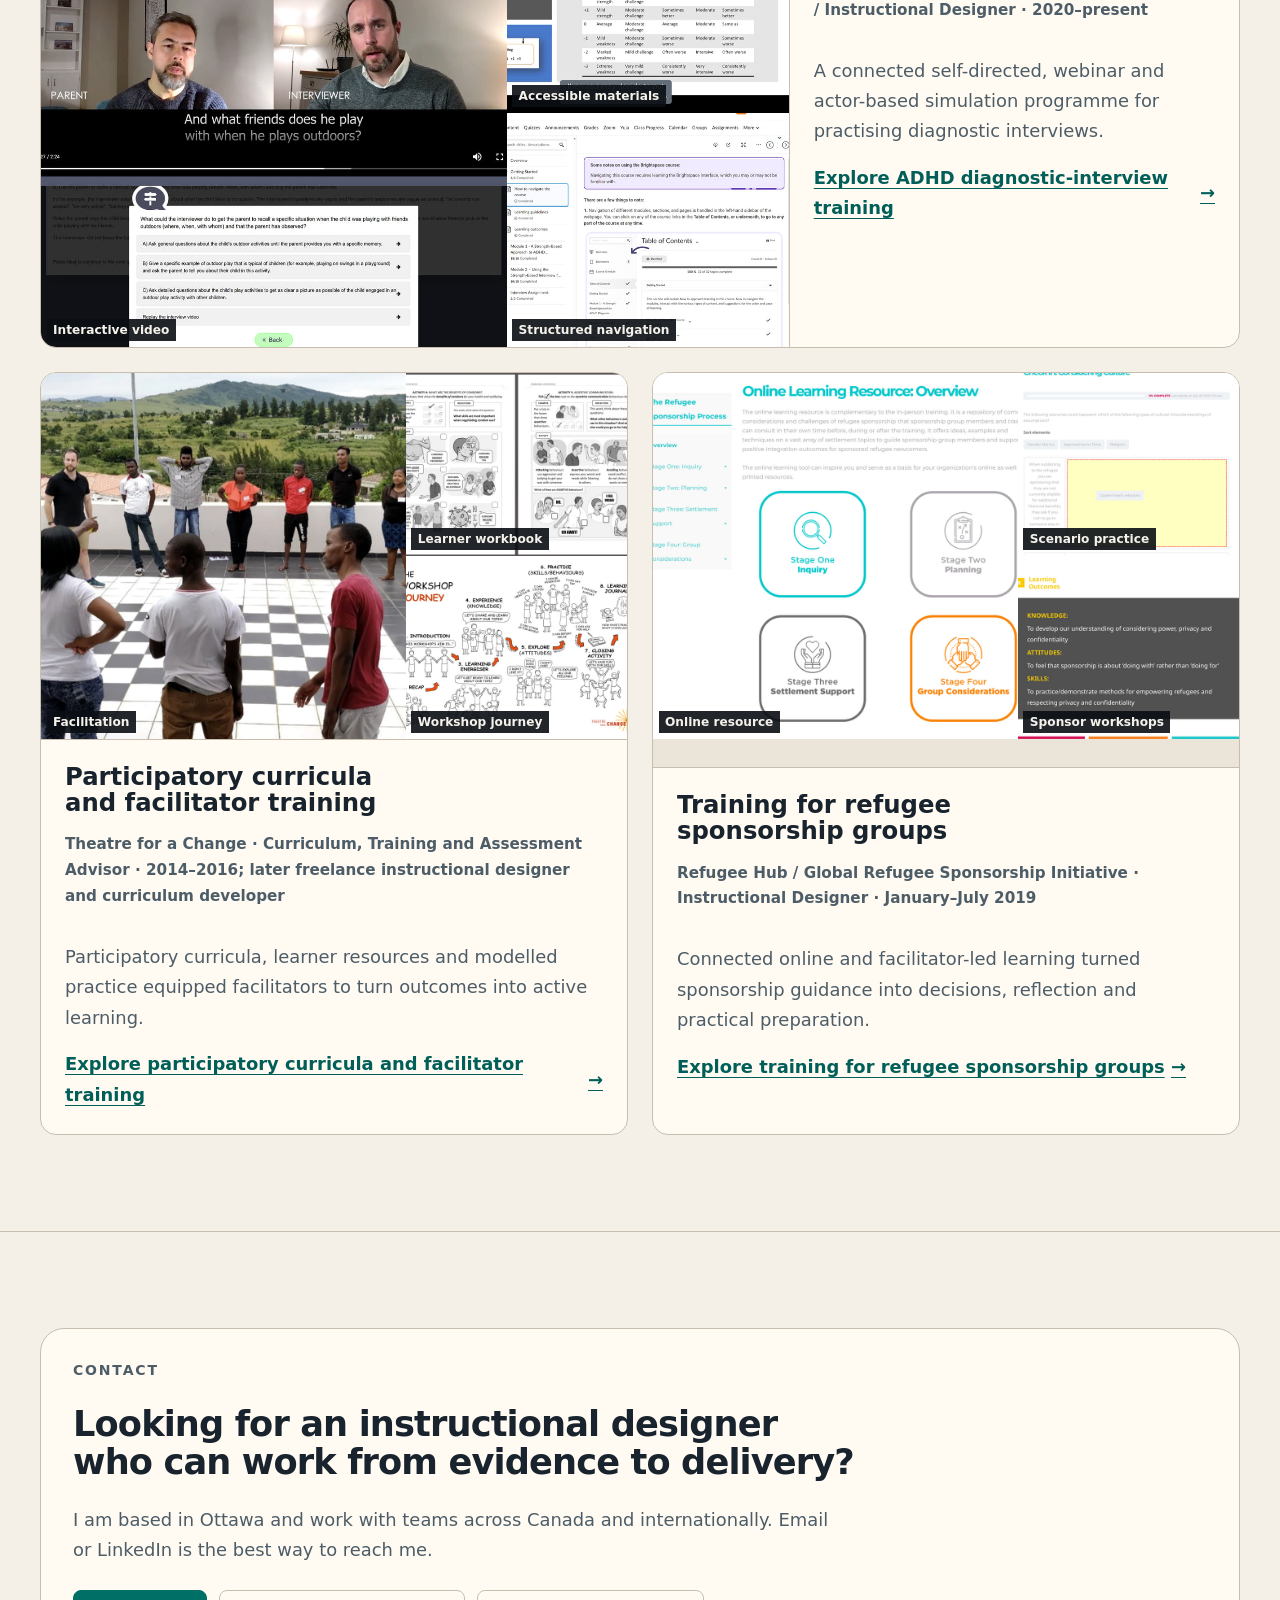
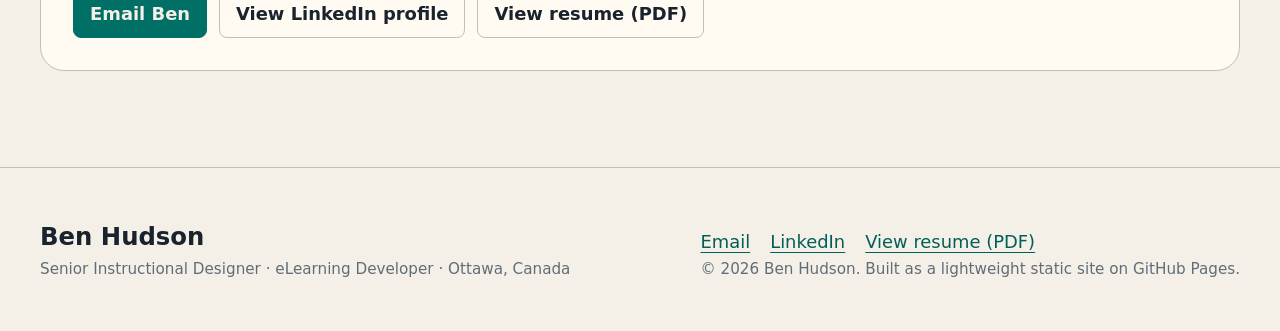
==== commit 0c69185c: "Revise portfolio copy and case studies" ====
--- a/index.html
+++ b/index.html
@@ -31,7 +31,7 @@
   <header class="site-header">
     <div class="site-header__inner container">
       <a class="site-brand" href="/" aria-current="page">Ben Hudson</a>
-      <div class="site-header__actions"><nav class="site-nav" aria-label="Primary navigation"><ul class="nav-list"><li><a href="/#selected-work">Work</a></li><li><a href="/about.html">About</a></li><li><a href="/assets/documents/ben-hudson-instructional-designer-resume.pdf">View résumé (PDF)</a></li></ul></nav><button class="theme-toggle" type="button" data-theme-toggle aria-label="Switch to light theme" title="Switch to light theme"><span class="theme-toggle__sun" aria-hidden="true">☀</span><span class="theme-toggle__moon" aria-hidden="true">☾</span></button></div>
+      <div class="site-header__actions"><nav class="site-nav" aria-label="Primary navigation"><ul class="nav-list"><li><a href="/#selected-work">Work</a></li><li><a href="/about.html">About</a></li><li><a href="/assets/documents/ben-hudson-instructional-designer-resume.pdf">View resume (PDF)</a></li></ul></nav><button class="theme-toggle" type="button" data-theme-toggle aria-label="Switch to light theme" title="Switch to light theme"><span class="theme-toggle__sun" aria-hidden="true">☀</span><span class="theme-toggle__moon" aria-hidden="true">☾</span></button></div>
     </div>
   </header>
 
@@ -41,7 +41,7 @@
         <div class="hero__content">
           <p class="eyebrow">Senior Instructional Designer · eLearning Developer</p>
           <h1 id="hero-title">I turn complex expertise into practical, performance-based learning.</h1>
-          <div class="hero__actions"><a class="button button--primary" href="#selected-work">View selected work</a><a class="button button--secondary" href="/assets/documents/ben-hudson-instructional-designer-resume.pdf">View résumé (PDF)</a></div>
+          <div class="hero__actions"><a class="button button--primary" href="#selected-work">View selected work</a><a class="button button--secondary" href="/assets/documents/ben-hudson-instructional-designer-resume.pdf">View resume (PDF)</a></div>
         </div>
         <figure class="hero__visual">
           <picture>
@@ -55,7 +55,7 @@
     <section class="section section--ruled" aria-label="Practice summary"><div class="container"><dl class="practice-summary-grid">
       <div class="practice-summary-item"><dt>10+ years</dt><dd>Instructional design and curriculum</dd></div>
       <div class="practice-summary-item"><dt>End-to-end</dt><dd>Analysis through implementation and evaluation</dd></div>
-      <div class="practice-summary-item"><dt>Digital + facilitated</dt><dd>eLearning, simulation, workshops and facilitator development</dd></div>
+      <div class="practice-summary-item"><dt>Digital &amp; facilitated</dt><dd>eLearning, simulation, workshops and facilitator development</dd></div>
       <div class="practice-summary-item"><dt>PhD + MEd</dt><dd>Research-informed learning design</dd></div>
     </dl></div></section>
 
@@ -67,8 +67,8 @@
             <figure class="project-card__visual" aria-label="Healthcare course artefact preview">
               <div class="mini-collage">
                 <div class="mini-collage__lead"><img src="/assets/images/home/healthcare-interactive-video.jpg?v=20260831" width="900" height="900" loading="lazy" decoding="async" alt="Interactive interview interface pairing an actor-based observation with a learner decision screen."><span class="mini-collage__label">Interactive video</span></div>
-                <div><img src="/assets/images/home/healthcare-searchable-learning.jpg?v=20260831" width="600" height="450" loading="lazy" decoding="async" alt="Chaptered explanation with transcript, sidebar navigation and an interview rating reference."><span class="mini-collage__label">Searchable learning</span></div>
-                <div><img src="/assets/images/home/healthcare-course-structure.jpg?v=20260831" width="600" height="450" loading="lazy" decoding="async" alt="Brightspace course guide showing orientation, modules and a table of contents."><span class="mini-collage__label">Course structure</span></div>
+                <div><img src="/assets/images/home/healthcare-searchable-learning.jpg?v=20260831" width="600" height="450" loading="lazy" decoding="async" alt="Chaptered explanation with transcript, sidebar navigation and an interview rating reference."><span class="mini-collage__label">Accessible materials</span></div>
+                <div><img src="/assets/images/home/healthcare-course-structure.jpg?v=20260831" width="600" height="450" loading="lazy" decoding="async" alt="Brightspace course guide showing orientation, modules and a table of contents."><span class="mini-collage__label">Structured navigation</span></div>
               </div>
             </figure>
             <div class="project-card__body"><h3>ADHD diagnostic-interview training</h3><p class="project-card__meta">CHEO Research Institute · Research Associate / Instructional Designer · 2020–present</p><p>A connected self-directed, webinar and actor-based simulation programme for practising diagnostic interviews.</p><a class="text-link" href="/work/healthcare-simulation.html" aria-label="Explore ADHD diagnostic-interview training">Explore ADHD diagnostic-interview training <span aria-hidden="true">→</span></a></div>
@@ -82,13 +82,13 @@
                 <div><img src="/assets/images/home/curriculum-workshop-journey.jpg?v=20260831" width="600" height="450" loading="lazy" decoding="async" alt="Illustrated workshop journey moving from recap and experience through exploration, practice and reflection."><span class="mini-collage__label">Workshop journey</span></div>
               </div>
             </figure>
-            <div class="project-card__body"><h3>Participatory curricula and facilitator training</h3><p class="project-card__meta">Theatre for a Change · Curriculum, Training and Assessment Advisor · 2014–2016; later freelance instructional designer and curriculum developer</p><p>Participatory curricula, learner resources and modelled practice helped facilitators turn outcomes into active learning.</p><a class="text-link" href="/work/life-skills-curriculum.html" aria-label="Explore participatory curricula and facilitator training">Explore participatory curricula and facilitator training <span aria-hidden="true">→</span></a></div>
+            <div class="project-card__body"><h3>Participatory curricula and facilitator training</h3><p class="project-card__meta">Theatre for a Change · Curriculum, Training and Assessment Advisor · 2014–2016; later freelance instructional designer and curriculum developer</p><p>Participatory curricula, learner resources and modelled practice equipped facilitators to turn outcomes into active learning.</p><a class="text-link" href="/work/life-skills-curriculum.html" aria-label="Explore participatory curricula and facilitator training">Explore participatory curricula and facilitator training <span aria-hidden="true">→</span></a></div>
           </article>
 
           <article class="project-card">
             <figure class="project-card__visual" aria-label="Refugee-sponsorship learning artefact preview">
               <div class="mini-collage">
-                <div class="mini-collage__lead"><img src="/assets/images/home/refugee-online-resource.jpg?v=20260831" width="900" height="900" loading="lazy" decoding="async" alt="Four-stage online sponsorship resource with visible navigation and stage cards."><span class="mini-collage__label">Online resource</span></div>
+                <div class="mini-collage__lead"><img src="/assets/images/home/refugee-online-resource.jpg?v=20260831" width="900" height="900" loading="lazy" decoding="async" alt="Four-part online sponsorship resource with visible navigation and thematic cards."><span class="mini-collage__label">Online resource</span></div>
                 <div><img src="/assets/images/home/refugee-scenario-practice.jpg?v=20260831" width="600" height="450" loading="lazy" decoding="async" alt="Considering Culture sorting interaction connecting assumptions with scenario elements."><span class="mini-collage__label">Scenario practice</span></div>
                 <div><img src="/assets/images/home/refugee-sponsor-workshops.jpg?v=20260831" width="600" height="450" loading="lazy" decoding="async" alt="Sponsor-workshop learning outcomes focused on doing with rather than doing for."><span class="mini-collage__label">Sponsor workshops</span></div>
               </div>
@@ -99,9 +99,9 @@
       </div>
     </section>
 
-    <section class="section section--ruled" id="contact" aria-labelledby="contact-title"><div class="container"><div class="contact-panel"><p class="eyebrow">Contact</p><h2 id="contact-title">Looking for an instructional designer who can work from evidence to delivery?</h2><p>I am based in Ottawa and work with teams across Canada and internationally.</p><div class="contact-panel__actions"><a class="button button--primary" href="mailto:b3nhudson@gmail.com">Email Ben</a><a class="button button--secondary" href="https://www.linkedin.com/in/b3nhudson/">View LinkedIn profile <span class="visually-hidden">(external website)</span></a><a class="button button--secondary" href="/assets/documents/ben-hudson-instructional-designer-resume.pdf">View résumé (PDF)</a></div></div></div></section>
+    <section class="section section--ruled" id="contact" aria-labelledby="contact-title"><div class="container"><div class="contact-panel"><p class="eyebrow">Contact</p><h2 id="contact-title">Looking for an instructional designer who can work from evidence to delivery?</h2><p>I am based in Ottawa and work with teams across Canada and internationally. Email or LinkedIn is the best way to reach me.</p><div class="contact-panel__actions"><a class="button button--primary" href="mailto:b3nhudson@gmail.com">Email Ben</a><a class="button button--secondary" href="https://www.linkedin.com/in/b3nhudson/">View LinkedIn profile <span class="visually-hidden">(external website)</span></a><a class="button button--secondary" href="/assets/documents/ben-hudson-instructional-designer-resume.pdf">View resume (PDF)</a></div></div></div></section>
   </main>
 
-  <footer class="site-footer"><div class="site-footer__grid container"><div class="site-footer__identity"><strong>Ben Hudson</strong><p>Senior Instructional Designer · eLearning Developer · Ottawa, Canada</p></div><div><ul class="footer-links"><li><a href="mailto:b3nhudson@gmail.com">Email</a></li><li><a href="https://www.linkedin.com/in/b3nhudson/">LinkedIn</a></li><li><a href="/assets/documents/ben-hudson-instructional-designer-resume.pdf">View résumé (PDF)</a></li></ul><p class="site-footer__note">© 2026 Ben Hudson. Built as a lightweight static site on GitHub Pages.</p></div></div></footer>
+  <footer class="site-footer"><div class="site-footer__grid container"><div class="site-footer__identity"><strong>Ben Hudson</strong><p>Senior Instructional Designer · eLearning Developer · Ottawa, Canada</p></div><div><ul class="footer-links"><li><a href="mailto:b3nhudson@gmail.com">Email</a></li><li><a href="https://www.linkedin.com/in/b3nhudson/">LinkedIn</a></li><li><a href="/assets/documents/ben-hudson-instructional-designer-resume.pdf">View resume (PDF)</a></li></ul><p class="site-footer__note">© 2026 Ben Hudson. Built as a lightweight static site on GitHub Pages.</p></div></div></footer>
 </body>
 </html>
--- a/assets/css/site.css
+++ b/assets/css/site.css
@@ -285,7 +285,6 @@
 /* 12. About page */
 .about-hero { padding-block: var(--space-6); }
 .about-hero__content { display: grid; gap: var(--space-3); max-width: var(--wide-reading); }
-.about-hero__content > p:last-child { color: var(--color-text-muted); font-size: var(--text-lg); }
 .principle-grid, .detail-grid { display: grid; gap: var(--space-3); }
 .principle { padding: var(--space-3); border-left: 2px solid var(--color-accent); background: var(--color-surface); }
 .principle h3 { margin-bottom: var(--space-1); }
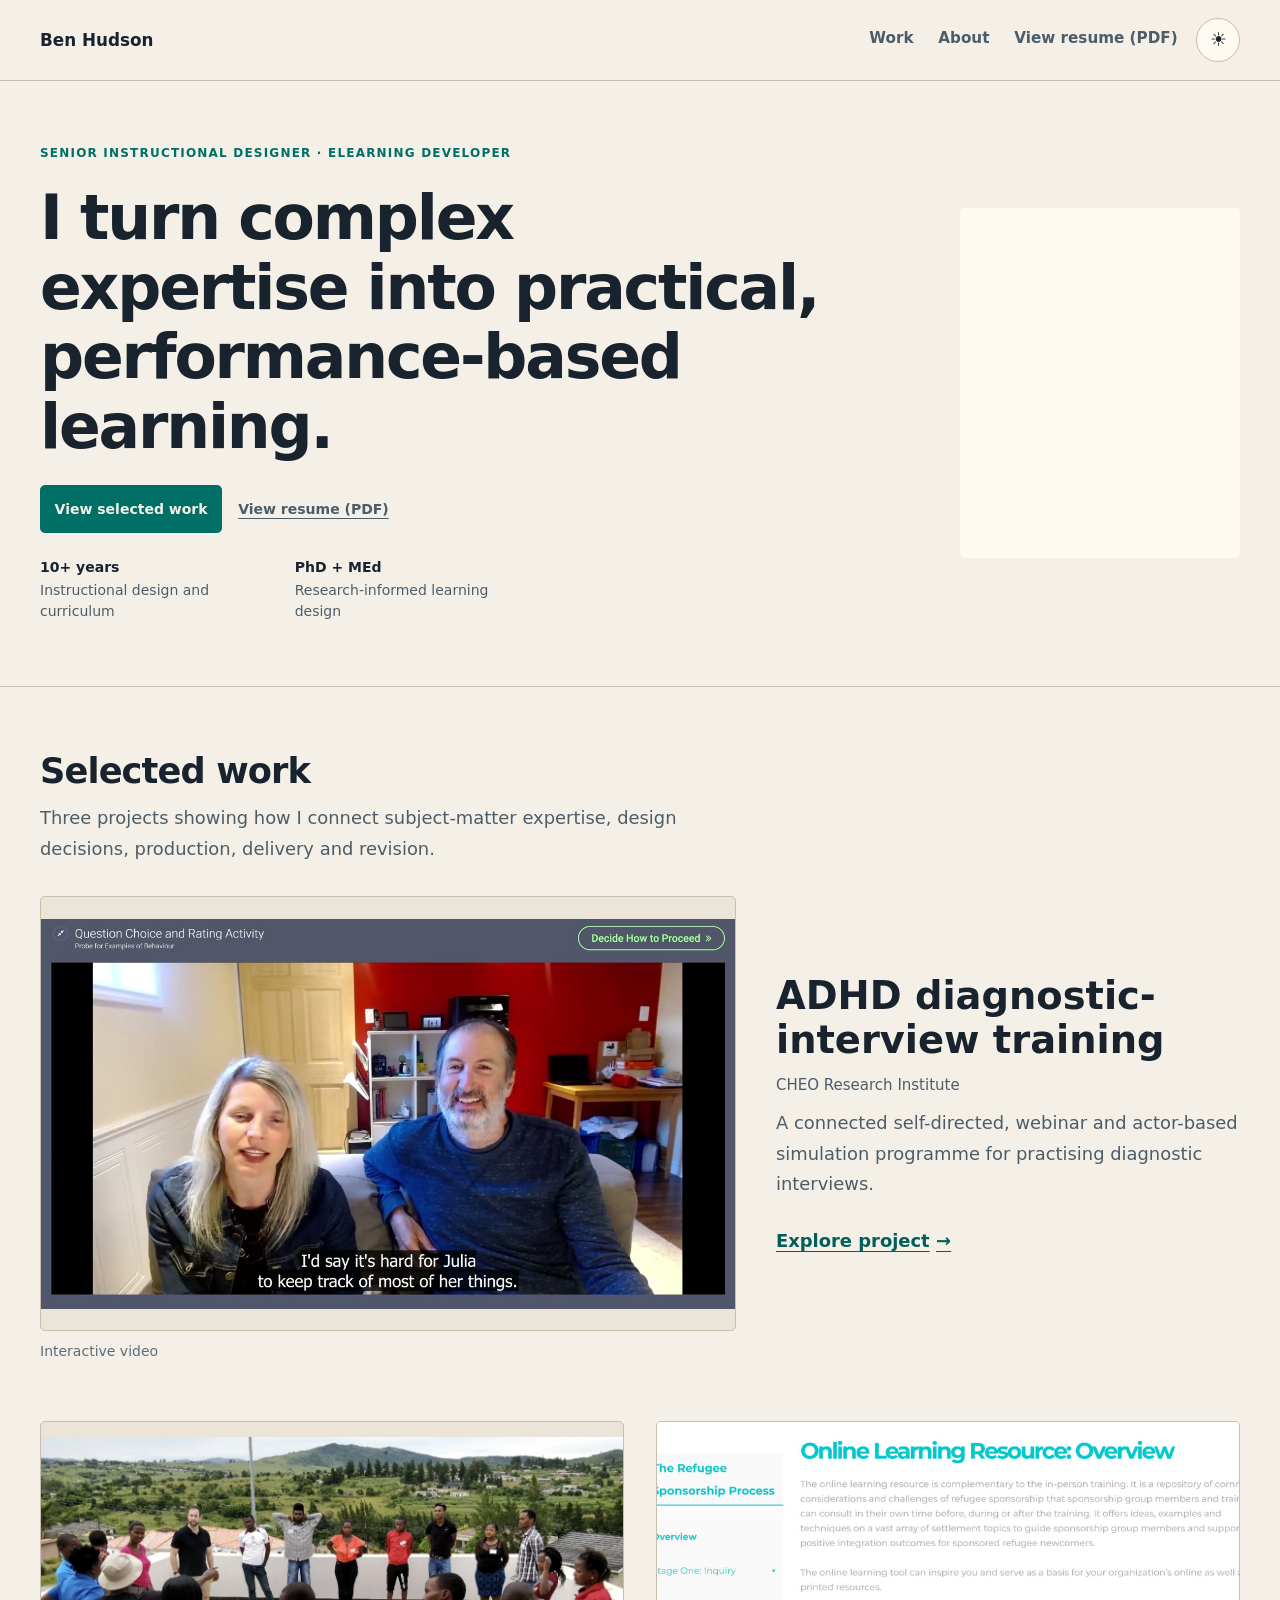
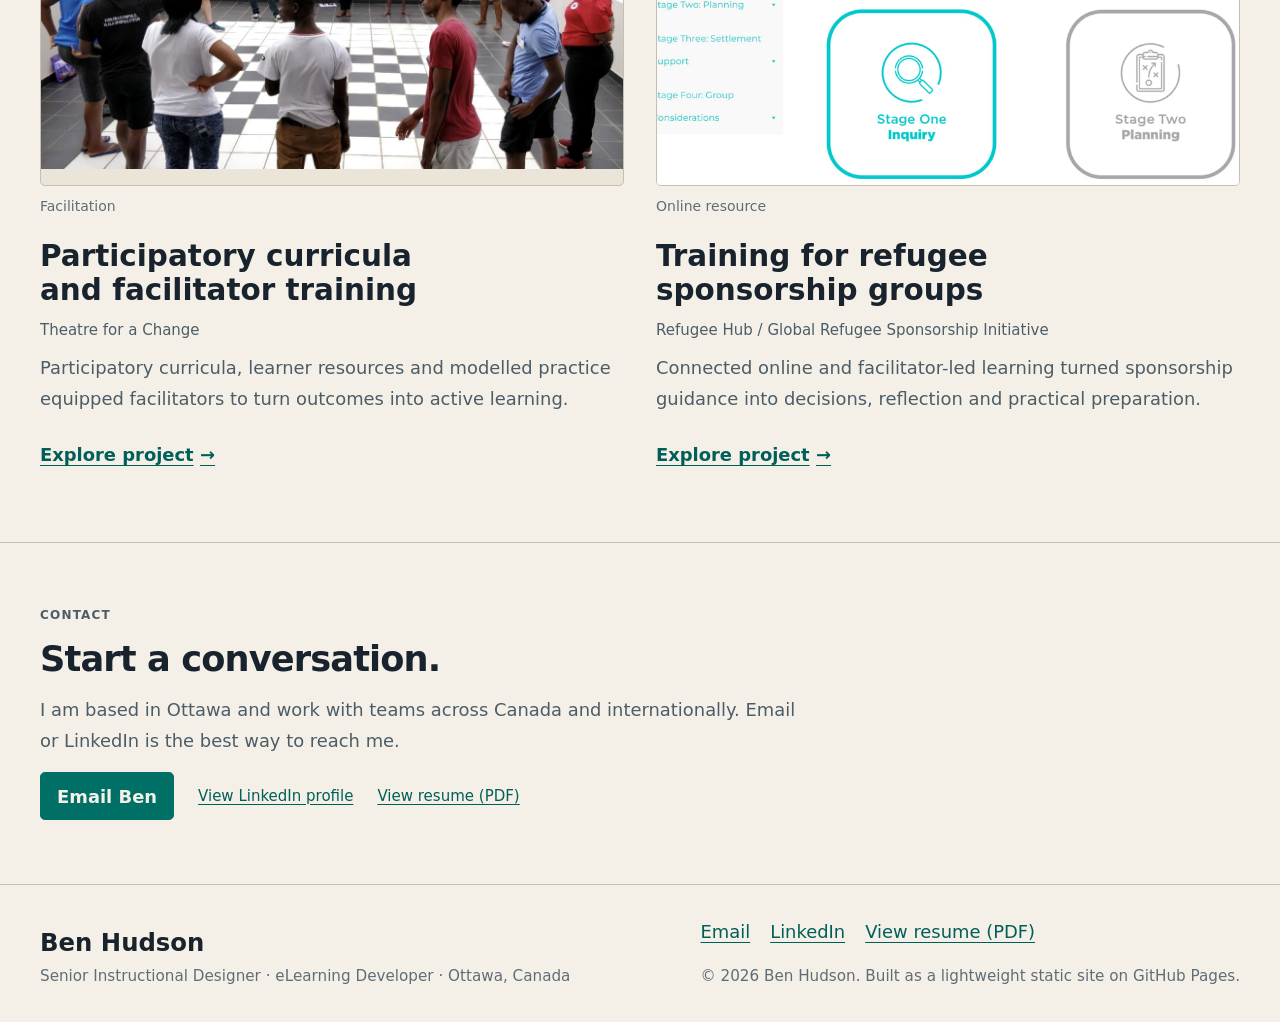
==== commit ca2b6ce3: "Refine portfolio hierarchy while preserving reviewed wording" ====
--- a/index.html
+++ b/index.html
@@ -20,8 +20,8 @@
   <link rel="icon" href="/favicon.svg" type="image/svg+xml">
   <link rel="manifest" href="/site.webmanifest">
   <script class="theme-bootstrap">(function(){try{var k='portfolio-theme',s=localStorage.getItem(k),t=s||(matchMedia('(prefers-color-scheme: light)').matches?'light':'dark');document.documentElement.dataset.theme=t;var m=document.querySelector('meta[name="theme-color"]');if(m)m.content=t==='light'?'#f4f0e8':'#0b0f14'}catch(e){document.documentElement.dataset.theme='dark'}})();</script>
-  <link rel="stylesheet" href="/assets/css/site.css">
-  <script src="/assets/js/site.js" defer></script>
+  <link rel="stylesheet" href="/assets/css/site.css?v=20260907">
+  <script src="/assets/js/site.js?v=20260907" defer></script>
   <script type="application/ld+json">
   {"@context":"https://schema.org","@type":"Person","name":"Ben Hudson","jobTitle":"Senior Instructional Designer and eLearning Developer","url":"https://benhudsonhum.github.io/","sameAs":["https://www.linkedin.com/in/b3nhudson/"],"homeLocation":{"@type":"Place","name":"Ottawa, Canada"},"alumniOf":[{"@type":"CollegeOrUniversity","name":"University of Ottawa"},{"@type":"CollegeOrUniversity","name":"University of Kent"}],"knowsAbout":["Instructional design","Curriculum development","eLearning","Simulation","Learning evaluation"]}
   </script>
@@ -35,71 +35,49 @@
     </div>
   </header>
 
-  <main id="main-content">
+  <main id="main-content" tabindex="-1">
     <section class="hero container" aria-labelledby="hero-title">
       <div class="hero__grid">
         <div class="hero__content">
           <p class="eyebrow">Senior Instructional Designer · eLearning Developer</p>
-          <h1 id="hero-title">I turn complex expertise into practical, performance-based learning.</h1>
+          <h1 id="hero-title">I turn complex expertise into practical, <span class="keep-together">performance-based</span> learning.</h1>
           <div class="hero__actions"><a class="button button--primary" href="#selected-work">View selected work</a><a class="button button--secondary" href="/assets/documents/ben-hudson-instructional-designer-resume.pdf">View resume (PDF)</a></div>
         </div>
+        <div class="hero__credentials" aria-label="Practice summary"><p><strong>10+ years</strong><span>Instructional design and curriculum</span></p><p><strong>PhD + MEd</strong><span>Research-informed learning design</span></p></div>
         <figure class="hero__visual">
           <picture>
-            <source media="(min-width: 72rem)" srcset="/assets/images/common/ben-hudson-portrait-desktop-520x650.jpg 520w, /assets/images/common/ben-hudson-portrait-desktop-696x870.jpg 696w" sizes="min(35vw, 27rem)">
-            <img src="/assets/images/common/ben-hudson-portrait-mobile-800x533.jpg" srcset="/assets/images/common/ben-hudson-portrait-mobile-800x533.jpg 800w, /assets/images/common/ben-hudson-portrait-mobile-1400x933.jpg 1400w" sizes="calc(100vw - 2rem)" width="800" height="533" fetchpriority="high" decoding="async" alt="Black-and-white portrait of Ben Hudson in his home office.">
+            <source media="(min-width: 48rem)" srcset="/assets/images/common/ben-hudson-portrait-desktop-520x650.jpg 520w, /assets/images/common/ben-hudson-portrait-desktop-696x870.jpg 696w" sizes="(min-width: 72rem) 280px, 220px">
+            <img src="/assets/images/common/ben-hudson-portrait-mobile-800x533.jpg" srcset="/assets/images/common/ben-hudson-portrait-mobile-800x533.jpg 800w, /assets/images/common/ben-hudson-portrait-mobile-1400x933.jpg 1400w" sizes="(min-width: 48rem) 280px, 112px" width="800" height="533" fetchpriority="high" decoding="async" alt="Black-and-white portrait of Ben Hudson in his home office.">
           </picture>
         </figure>
       </div>
     </section>
 
-    <section class="section section--ruled" aria-label="Practice summary"><div class="container"><dl class="practice-summary-grid">
-      <div class="practice-summary-item"><dt>10+ years</dt><dd>Instructional design and curriculum</dd></div>
-      <div class="practice-summary-item"><dt>End-to-end</dt><dd>Analysis through implementation and evaluation</dd></div>
-      <div class="practice-summary-item"><dt>Digital &amp; facilitated</dt><dd>eLearning, simulation, workshops and facilitator development</dd></div>
-      <div class="practice-summary-item"><dt>PhD + MEd</dt><dd>Research-informed learning design</dd></div>
-    </dl></div></section>
+
 
     <section class="section section--ruled" id="selected-work" aria-labelledby="work-title">
       <div class="container">
-        <header class="section-header"><p class="eyebrow">Selected work</p><h2 id="work-title">Learning built for the work itself.</h2><p>Three projects showing how I connect subject-matter expertise, design decisions, production, delivery and revision.</p></header>
+        <header class="section-header"><h2 id="work-title">Selected work</h2><p>Three projects showing how I connect subject-matter expertise, design decisions, production, delivery and revision.</p></header>
         <div class="project-grid">
           <article class="project-card project-card--featured">
-            <figure class="project-card__visual" aria-label="Healthcare course artefact preview">
-              <div class="mini-collage">
-                <div class="mini-collage__lead"><img src="/assets/images/home/healthcare-interactive-video.jpg?v=20260831" width="900" height="900" loading="lazy" decoding="async" alt="Interactive interview interface pairing an actor-based observation with a learner decision screen."><span class="mini-collage__label">Interactive video</span></div>
-                <div><img src="/assets/images/home/healthcare-searchable-learning.jpg?v=20260831" width="600" height="450" loading="lazy" decoding="async" alt="Chaptered explanation with transcript, sidebar navigation and an interview rating reference."><span class="mini-collage__label">Accessible materials</span></div>
-                <div><img src="/assets/images/home/healthcare-course-structure.jpg?v=20260831" width="600" height="450" loading="lazy" decoding="async" alt="Brightspace course guide showing orientation, modules and a table of contents."><span class="mini-collage__label">Structured navigation</span></div>
-              </div>
-            </figure>
-            <div class="project-card__body"><h3>ADHD diagnostic-interview training</h3><p class="project-card__meta">CHEO Research Institute · Research Associate / Instructional Designer · 2020–present</p><p>A connected self-directed, webinar and actor-based simulation programme for practising diagnostic interviews.</p><a class="text-link" href="/work/healthcare-simulation.html" aria-label="Explore ADHD diagnostic-interview training">Explore ADHD diagnostic-interview training <span aria-hidden="true">→</span></a></div>
+            <figure class="project-card__visual" aria-label="Healthcare course artefact preview"><div class="project-preview"><img src="/assets/images/healthcare/video/adhd-question-choice-poster.jpg" width="1280" height="720" loading="lazy" decoding="async" alt="Actor-based interview with a learner decision prompt and visible captions."></div><figcaption class="project-preview__caption">Interactive video</figcaption></figure>
+            <div class="project-card__body"><h3>ADHD diagnostic-interview training</h3><p class="project-card__meta">CHEO Research Institute</p><p>A connected self-directed, webinar and actor-based simulation programme for practising diagnostic interviews.</p><a class="text-link" href="/work/healthcare-simulation.html" aria-label="Explore ADHD diagnostic-interview training">Explore project <span aria-hidden="true">→</span></a></div>
           </article>
 
           <article class="project-card">
-            <figure class="project-card__visual" aria-label="Life-skills curriculum artefact preview">
-              <div class="mini-collage">
-                <div class="mini-collage__lead"><img src="/assets/images/home/curriculum-facilitation.jpg?v=20260831" width="900" height="900" loading="lazy" decoding="async" alt="Ben Hudson facilitating a participatory group session in Eswatini."><span class="mini-collage__label">Facilitation</span></div>
-                <div><img src="/assets/images/home/curriculum-team-girl-workbook.jpg?v=20260831" width="600" height="450" loading="lazy" decoding="async" alt="Team Girl Malawi workbook spread using illustrated examples, activities and reflection prompts."><span class="mini-collage__label">Learner workbook</span></div>
-                <div><img src="/assets/images/home/curriculum-workshop-journey.jpg?v=20260831" width="600" height="450" loading="lazy" decoding="async" alt="Illustrated workshop journey moving from recap and experience through exploration, practice and reflection."><span class="mini-collage__label">Workshop journey</span></div>
-              </div>
-            </figure>
-            <div class="project-card__body"><h3>Participatory curricula and facilitator training</h3><p class="project-card__meta">Theatre for a Change · Curriculum, Training and Assessment Advisor · 2014–2016; later freelance instructional designer and curriculum developer</p><p>Participatory curricula, learner resources and modelled practice equipped facilitators to turn outcomes into active learning.</p><a class="text-link" href="/work/life-skills-curriculum.html" aria-label="Explore participatory curricula and facilitator training">Explore participatory curricula and facilitator training <span aria-hidden="true">→</span></a></div>
+            <figure class="project-card__visual" aria-label="Life-skills curriculum artefact preview"><div class="project-preview"><img src="/assets/images/curriculum/evidence/tfac-eswatini-facilitation-public.jpg" width="1200" height="684" loading="lazy" decoding="async" alt="Ben Hudson facilitating a participatory group session in Eswatini."></div><figcaption class="project-preview__caption">Facilitation</figcaption></figure>
+            <div class="project-card__body"><h3>Participatory curricula and facilitator training</h3><p class="project-card__meta">Theatre for a Change</p><p>Participatory curricula, learner resources and modelled practice equipped facilitators to turn outcomes into active learning.</p><a class="text-link" href="/work/life-skills-curriculum.html" aria-label="Explore participatory curricula and facilitator training">Explore project <span aria-hidden="true">→</span></a></div>
           </article>
 
           <article class="project-card">
-            <figure class="project-card__visual" aria-label="Refugee-sponsorship learning artefact preview">
-              <div class="mini-collage">
-                <div class="mini-collage__lead"><img src="/assets/images/home/refugee-online-resource.jpg?v=20260831" width="900" height="900" loading="lazy" decoding="async" alt="Four-part online sponsorship resource with visible navigation and thematic cards."><span class="mini-collage__label">Online resource</span></div>
-                <div><img src="/assets/images/home/refugee-scenario-practice.jpg?v=20260831" width="600" height="450" loading="lazy" decoding="async" alt="Considering Culture sorting interaction connecting assumptions with scenario elements."><span class="mini-collage__label">Scenario practice</span></div>
-                <div><img src="/assets/images/home/refugee-sponsor-workshops.jpg?v=20260831" width="600" height="450" loading="lazy" decoding="async" alt="Sponsor-workshop learning outcomes focused on doing with rather than doing for."><span class="mini-collage__label">Sponsor workshops</span></div>
-              </div>
-            </figure>
-            <div class="project-card__body"><h3>Training for refugee sponsorship groups</h3><p class="project-card__meta">Refugee Hub / Global Refugee Sponsorship Initiative · Instructional Designer · January–July 2019</p><p>Connected online and facilitator-led learning turned sponsorship guidance into decisions, reflection and practical preparation.</p><a class="text-link" href="/work/refugee-sponsorship.html" aria-label="Explore training for refugee sponsorship groups">Explore training for refugee sponsorship groups <span aria-hidden="true">→</span></a></div>
+            <figure class="project-card__visual" aria-label="Refugee-sponsorship learning artefact preview"><div class="project-preview"><img src="/assets/images/home/refugee-online-resource.jpg?v=20260831" width="900" height="900" loading="lazy" decoding="async" alt="Four-part online sponsorship resource with visible navigation and thematic cards."></div><figcaption class="project-preview__caption">Online resource</figcaption></figure>
+            <div class="project-card__body"><h3>Training for refugee sponsorship groups</h3><p class="project-card__meta">Refugee Hub / Global Refugee Sponsorship Initiative</p><p>Connected online and facilitator-led learning turned sponsorship guidance into decisions, reflection and practical preparation.</p><a class="text-link" href="/work/refugee-sponsorship.html" aria-label="Explore training for refugee sponsorship groups">Explore project <span aria-hidden="true">→</span></a></div>
           </article>
         </div>
       </div>
     </section>
 
-    <section class="section section--ruled" id="contact" aria-labelledby="contact-title"><div class="container"><div class="contact-panel"><p class="eyebrow">Contact</p><h2 id="contact-title">Looking for an instructional designer who can work from evidence to delivery?</h2><p>I am based in Ottawa and work with teams across Canada and internationally. Email or LinkedIn is the best way to reach me.</p><div class="contact-panel__actions"><a class="button button--primary" href="mailto:b3nhudson@gmail.com">Email Ben</a><a class="button button--secondary" href="https://www.linkedin.com/in/b3nhudson/">View LinkedIn profile <span class="visually-hidden">(external website)</span></a><a class="button button--secondary" href="/assets/documents/ben-hudson-instructional-designer-resume.pdf">View resume (PDF)</a></div></div></div></section>
+    <section class="section section--ruled" id="contact" aria-labelledby="contact-title"><div class="container"><div class="contact-panel"><p class="eyebrow">Contact</p><h2 id="contact-title">Start a conversation.</h2><p>I am based in Ottawa and work with teams across Canada and internationally. Email or LinkedIn is the best way to reach me.</p><div class="contact-panel__actions"><a class="button button--primary" href="mailto:b3nhudson@gmail.com">Email Ben</a><a class="contact-link" href="https://www.linkedin.com/in/b3nhudson/">View LinkedIn profile <span class="visually-hidden">(external website)</span></a><a class="contact-link" href="/assets/documents/ben-hudson-instructional-designer-resume.pdf">View resume (PDF)</a></div></div></div></section>
   </main>
 
   <footer class="site-footer"><div class="site-footer__grid container"><div class="site-footer__identity"><strong>Ben Hudson</strong><p>Senior Instructional Designer · eLearning Developer · Ottawa, Canada</p></div><div><ul class="footer-links"><li><a href="mailto:b3nhudson@gmail.com">Email</a></li><li><a href="https://www.linkedin.com/in/b3nhudson/">LinkedIn</a></li><li><a href="/assets/documents/ben-hudson-instructional-designer-resume.pdf">View resume (PDF)</a></li></ul><p class="site-footer__note">© 2026 Ben Hudson. Built as a lightweight static site on GitHub Pages.</p></div></div></footer>
--- a/assets/css/site.css
+++ b/assets/css/site.css
@@ -394,7 +394,11 @@
   line-height: 1.2;
 }
 
-.about-hero__content > p { color: var(--color-text-muted); }
+.about-hero__content > p:not(.eyebrow) {
+  color: var(--color-text-muted);
+  font-size: var(--text-base);
+  line-height: 1.7;
+}
 .role-hero { display: grid; gap: var(--space-3); padding-block: var(--space-6); }
 .role-tenure { color: var(--color-accent-warm); font-size: var(--text-sm); font-weight: 800; }
 .role-summary { max-width: 70ch; color: var(--color-text-muted); font-size: var(--text-lg); }
@@ -676,3 +680,141 @@
 @media print {
   .evidence-trigger::after, .evidence-dialog { display: none !important; }
 }
+
+/* 18. Editorial refinement: a quieter frame for the original work. */
+:root {
+  --radius-sm: 0.3rem;
+  --radius-md: 0.5rem;
+  --radius-lg: 0.5rem;
+}
+h1, h2, h3 { font-weight: 600; line-height: 1.14; }
+.eyebrow { font-size: 0.75rem; letter-spacing: 0.1em; font-weight: 650; }
+.site-brand { display: inline-flex; align-items: center; min-height: 2.75rem; font-weight: 700; }
+.site-nav a, .button, .text-link, .breadcrumb { font-weight: 600; }
+.button:hover, .project-card:hover { transform: none; }
+.button { border-radius: var(--radius-sm); }
+.hero { padding-block: clamp(2rem, 5vw, 4.5rem); }
+.hero__grid { grid-template-columns: minmax(0, 1fr) 7rem; gap: 1.75rem 1rem; }
+.hero__content { grid-column: 1 / -1; gap: 1.4rem; }
+.hero h1 { max-width: 22ch; font-size: clamp(1.9rem, 5vw, 3.85rem); line-height: 1.13; letter-spacing: -0.035em; }
+.keep-together { white-space: nowrap; }
+.hero__actions { gap: 0.5rem 1rem; align-items: center; }
+.hero__actions .button { width: auto; padding-inline: 0.85rem; font-size: 0.875rem; }
+.hero__actions .button--secondary { padding-inline: 0; border: 0; color: var(--color-text-muted); text-decoration: underline; text-underline-offset: 0.25em; }
+.hero__visual { grid-column: 2; grid-row: 2; width: 7rem; margin: 0; align-self: center; border: 0; border-radius: 0.3rem; box-shadow: none; }
+.hero__visual img { aspect-ratio: 1 / 1; object-fit: cover; object-position: center; }
+.hero__credentials { display: grid; gap: 0.8rem; align-content: center; grid-column: 1; grid-row: 2; color: var(--color-text-muted); }
+.hero__credentials p { display: grid; gap: 0.1rem; margin: 0; font-size: 0.875rem; line-height: 1.5; }
+.hero__credentials strong { color: var(--color-text); font-weight: 600; }
+.hero__credentials span { max-width: 25ch; }
+.section { padding-block: clamp(2.5rem, 5vw, 4rem); }
+.section-header { gap: 0.8rem; margin-bottom: 2rem; }
+.section-header p { max-width: 58ch; }
+.project-grid { gap: 3rem 2rem; }
+.project-card { overflow: visible; border: 0; border-radius: 0; background: transparent; transition: none; }
+.project-card__visual { display: grid; grid-template-rows: 1fr auto; border: 0; background: transparent; }
+.project-preview { display: grid; align-items: center; min-width: 0; aspect-ratio: 16 / 10; background: var(--color-surface-2); border: var(--border); border-radius: 0.3rem; overflow: hidden; }
+.project-card__visual .project-preview img { width: 100%; height: 100%; aspect-ratio: auto; object-fit: contain; }
+.project-preview__caption { padding-block: 0.55rem; font-size: 0.875rem; color: var(--color-text-faint); }
+.project-card__body { gap: 0.7rem; padding: 0.8rem 0 0; }
+.project-card__body h3 { font-size: clamp(1.4rem, 2.3vw, 1.85rem); max-width: 30ch; }
+.project-card__body p { margin: 0; max-width: 52ch; }
+.project-card__meta, .project-meta { font-weight: 400; font-size: 0.9375rem; line-height: 1.6; }
+.project-card__body .text-link { width: fit-content; margin-top: 0.5rem; min-height: 2.75rem; }
+.contact-panel { padding: 0; border: 0; border-radius: 0; background: transparent; gap: 1rem; }
+.contact-panel h2 { max-width: 25ch; }
+.contact-panel__actions { align-items: center; gap: 0.5rem 1.5rem; }
+.contact-panel__actions .button { width: auto; }
+.contact-link { display: inline-flex; align-items: center; min-height: 2.75rem; font-size: 0.9375rem; }
+.site-footer { padding-block: 2rem; }
+.site-footer__note { margin-top: 1rem; }
+
+.role-hero { gap: 1rem; padding-block: clamp(2rem, 4vw, 3.5rem); }
+.role-hero h1 { max-width: 28ch; font-size: clamp(2rem, 4vw, 3.3rem); }
+.role-hero .breadcrumb { margin-bottom: 0.2rem; min-height: 2.75rem; display: inline-flex; align-items: center; }
+.role-summary { max-width: 65ch; font-size: clamp(1.05rem, 1.5vw, 1.25rem); line-height: 1.65; margin-top: 0.3rem; }
+.project-sections { display: flex; flex-wrap: wrap; gap: 0.25rem 1.5rem; margin-top: 0.5rem; }
+.project-sections a { display: inline-flex; align-items: baseline; gap: 0.55rem; min-height: 2.75rem; padding-block: 0.6rem; font-size: 0.875rem; line-height: 1.5; }
+.project-sections a span { color: var(--color-text-faint); font-family: var(--font-editorial); }
+.work-example { padding-block: clamp(2rem, 4.5vw, 3.5rem); gap: 0.8rem; scroll-margin-top: 1.5rem; }
+.work-example__number { color: var(--color-text-faint); font-size: 1.5rem; }
+.work-example__header { gap: 0.8rem; margin-bottom: 1.75rem; }
+.work-example__header h2 { font-size: clamp(1.5rem, 2.5vw, 2rem); max-width: 35ch; }
+.work-example__header p { max-width: 68ch; margin: 0; }
+.artifact-caption { font-size: 1rem; line-height: 1.6; }
+.artifact-caption strong { font-weight: 600; }
+.evidence-panel, .media-card { border-radius: 0.3rem; }
+.media-card__body { padding: 1.25rem; gap: 0.75rem; }
+.media-card__body .media-label { margin: 0; font-size: 0.8125rem; color: var(--color-text-faint); }
+.media-transcript { font-size: 0.9375rem; }
+.media-transcript summary { min-height: 2.75rem; padding-block: 0.6rem; font-weight: 500; }
+.flipbook__hint { font-size: 0.875rem; max-width: 65ch; }
+.flipbook__button, .evidence-dialog button { font-weight: 600; }
+.flipbook.is-enhanced .flipbook__stage::before,
+.flipbook.is-enhanced .flipbook__stage::after { display: none; }
+.flipbook.is-enhanced .flipbook__controls { margin-top: 1rem; }
+.evidence-trigger::after { box-shadow: none; }
+.evidence-trigger:hover::after, .evidence-trigger:focus-visible::after { color: var(--color-bg); }
+.project-context { padding-block: 2.5rem; }
+.project-context > .container { display: grid; gap: 1.5rem; }
+.project-context h2 { font-size: 1.5rem; }
+.project-context__body { max-width: 65ch; color: var(--color-text-muted); }
+.collaboration-note { max-width: 65ch; color: var(--color-text-muted); padding-bottom: 2.5rem; }
+.case-pagination a { border-radius: 0; border-width: 0; padding: 1rem 0; background: transparent; }
+.case-pagination strong { font-weight: 600; }
+.about-hero { padding-block: clamp(2rem, 5vw, 3.5rem); }
+.about-hero__content { max-width: 65ch; gap: 1rem; }
+.about-hero h1 { font-size: clamp(2rem, 4vw, 3.3rem); max-width: 28ch; }
+.about-hero .accent-rule { margin-block: 0.5rem; }
+.case-section__body { max-width: 65ch; }
+.case-section__body p + p { margin-top: 1.3rem; }
+.timeline strong { font-weight: 600; }
+.capability-card { padding: 1.5rem 0 0; border-top-width: 1px; }
+
+@media (min-width: 48rem) {
+  .hero__grid { grid-template-columns: minmax(0, 1fr) 220px; gap: 1.5rem 3rem; }
+  .hero__content { grid-column: 1; grid-row: 1; align-self: end; }
+  .hero__credentials { grid-row: 2; display: flex; gap: 2rem; align-self: start; }
+  .hero__visual { grid-column: 2; grid-row: 1 / 3; width: 220px; justify-self: end; }
+  .hero__visual img { aspect-ratio: 4 / 5; }
+  .project-card--featured { grid-template-columns: minmax(0, 1.2fr) minmax(0, 0.8fr); gap: 2.5rem; }
+  .project-card--featured .project-card__visual { border: 0; }
+  .project-card--featured .project-card__body { align-self: center; padding: 0 0 2rem; }
+  .project-card--featured h3 { font-size: clamp(1.8rem, 3vw, 2.4rem); }
+  .work-example { grid-template-columns: 2.5rem minmax(0, 1fr); gap: 1.5rem; }
+  .project-context > .container { grid-template-columns: minmax(12rem, 0.35fr) minmax(0, 1fr); }
+  .collaboration-note { margin-left: 4rem; }
+  .evidence-collage--three { grid-template-columns: repeat(2, minmax(0, 1fr)); }
+  .evidence-collage--three .evidence-collage__lead { grid-column: 1 / -1; grid-row: auto; display: grid; grid-template-columns: minmax(0, 1.4fr) minmax(0, 0.6fr); align-items: center; }
+}
+@media (min-width: 72rem) {
+  .hero__grid { grid-template-columns: minmax(0, 1fr) 280px; gap: 1.5rem 5rem; }
+  .hero__visual { width: 280px; }
+  .hero h1 { max-width: 22ch; font-size: 3.85rem; }
+}
+@media (max-width: 24rem) {
+  .hero__credentials p { font-size: 0.8125rem; }
+  .hero__grid { column-gap: 0.75rem; }
+  .project-sections { display: grid; gap: 0; }
+  .flipbook.is-enhanced .flipbook__controls { flex-wrap: nowrap; gap: 0.3rem; }
+  .flipbook__status { order: 0; width: auto; font-size: 0.875rem; }
+  .flipbook__button { min-width: 5.5rem; padding-inline: 0.5rem; font-size: 0.875rem; }
+}
+
+.gallery-note { max-width: 65ch; margin-top: 1.5rem; color: var(--color-text-muted); }
+.theme-toggle { display: none; }
+.js-enabled .theme-toggle { display: inline-grid; }
+.flipbook:not(.is-enhanced) .flipbook__track { width: 100%; margin-inline: 0; padding-inline: 0; }
+@media (min-width: 64rem) {
+  .about-hero__content { max-width: none; grid-template-columns: minmax(0, 1.2fr) minmax(0, 0.8fr); gap: 1rem 3rem; }
+  .about-hero__content > .eyebrow { grid-column: 1 / -1; }
+  .about-hero__content > h1 { grid-column: 1; grid-row: 2; }
+  .about-hero__content > p:not(.eyebrow) { grid-column: 2; grid-row: 2; align-self: end; }
+  .about-hero__content > .accent-rule { grid-column: 1; grid-row: 3; }
+}
+@media (max-width: 47.99rem) {
+  .project-sections { display: flex; flex-wrap: wrap; gap: 0 1rem; }
+  .role-hero { padding-block: 1.5rem; gap: 0.8rem; }
+  .role-summary { font-size: 1rem; }
+  .work-example__number { display: none; }
+}
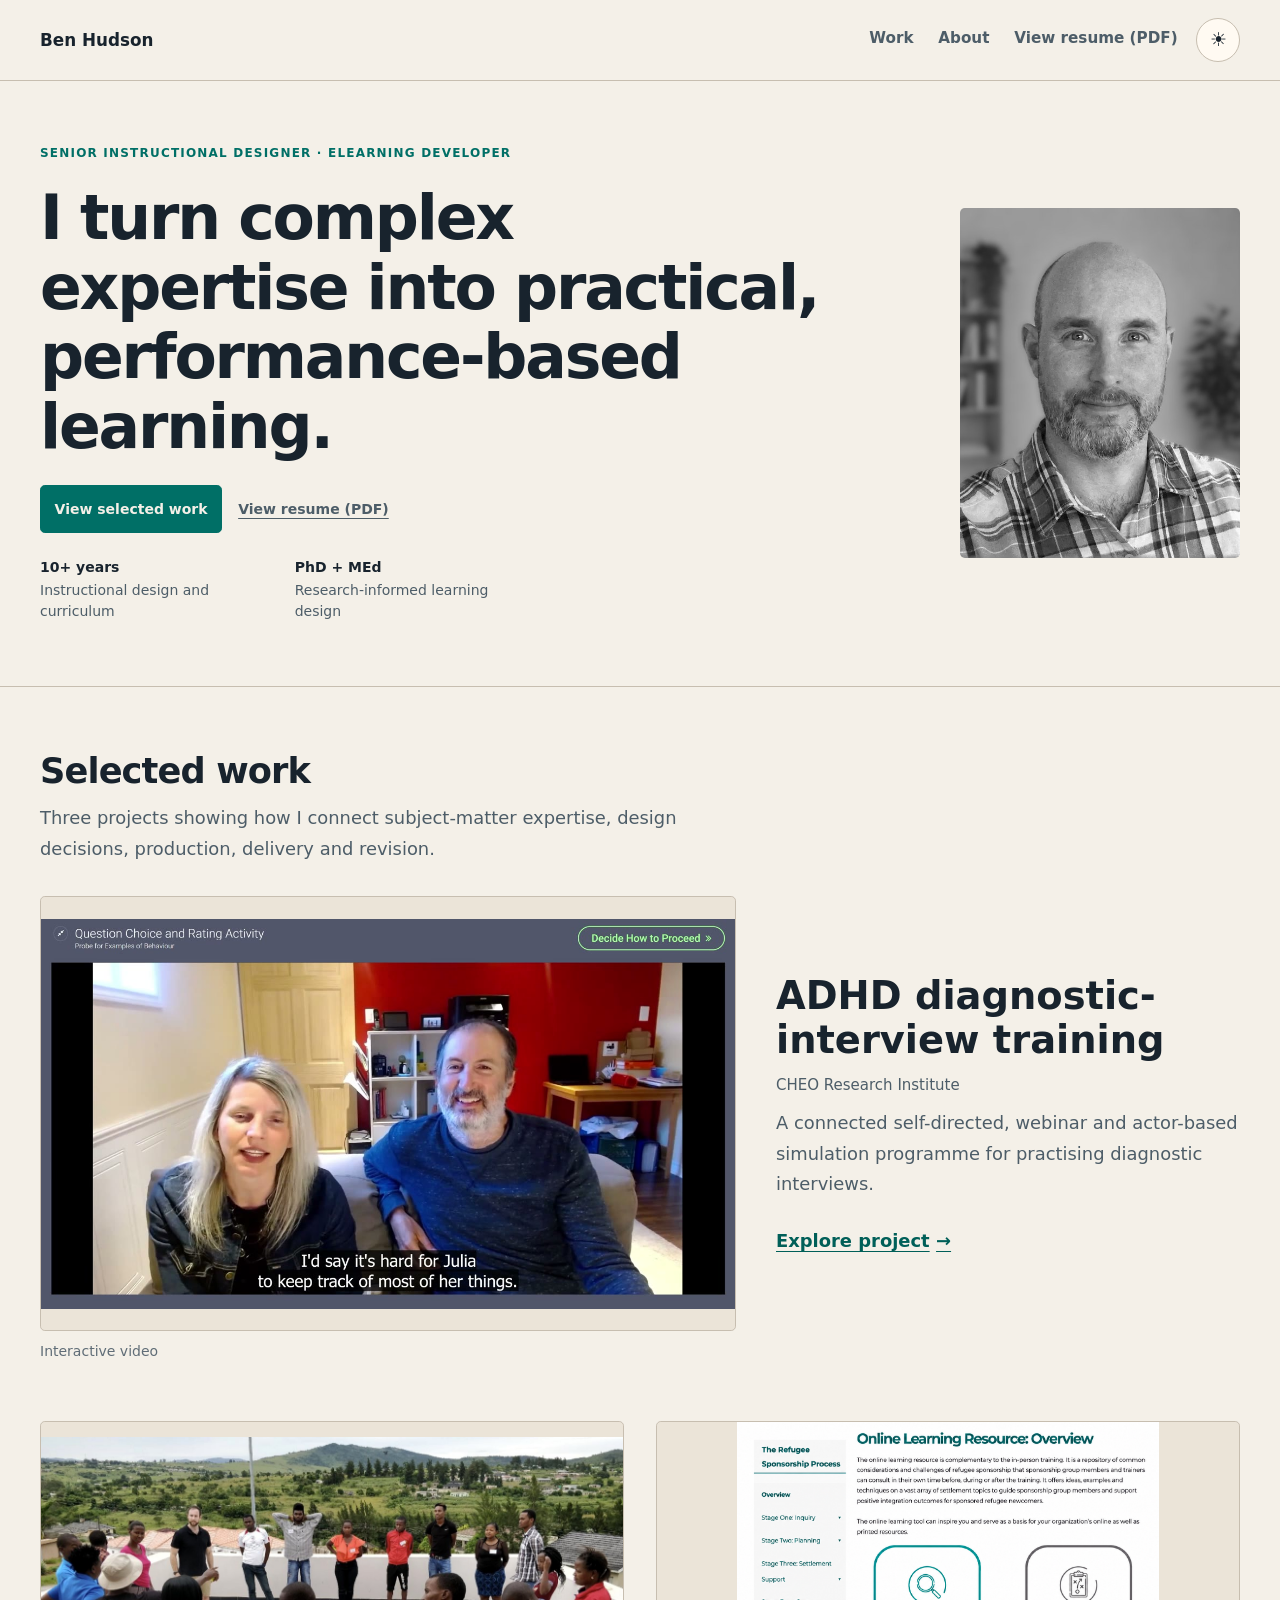
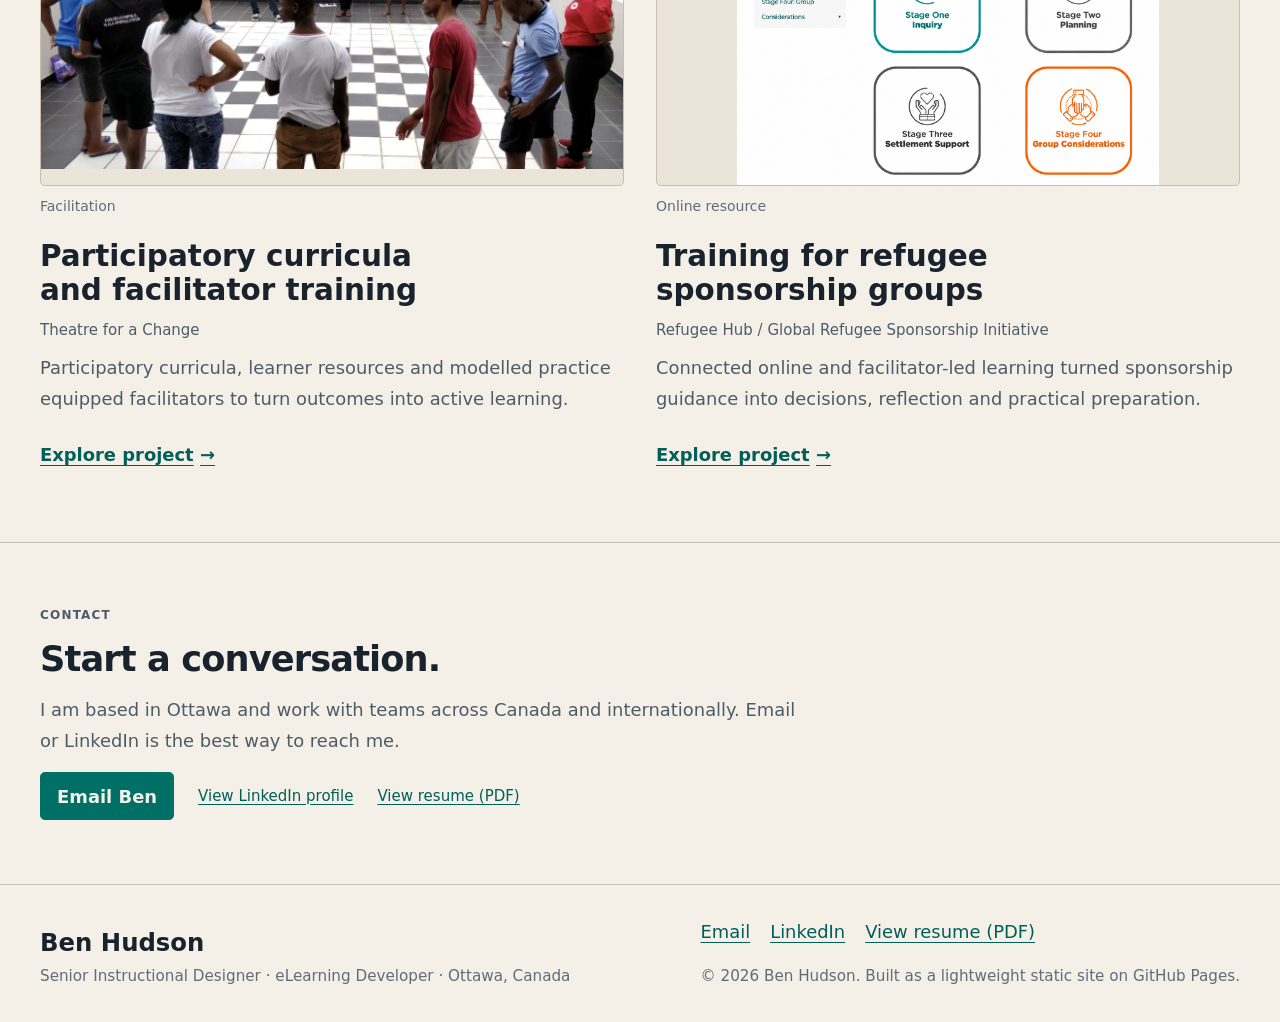
==== commit 10c55a50: "Use edited sponsorship overview on homepage" ====
--- a/index.html
+++ b/index.html
@@ -70,7 +70,7 @@
           </article>
 
           <article class="project-card">
-            <figure class="project-card__visual" aria-label="Refugee-sponsorship learning artefact preview"><div class="project-preview"><img src="/assets/images/home/refugee-online-resource.jpg?v=20260831" width="900" height="900" loading="lazy" decoding="async" alt="Four-part online sponsorship resource with visible navigation and thematic cards."></div><figcaption class="project-preview__caption">Online resource</figcaption></figure>
+            <figure class="project-card__visual" aria-label="Refugee-sponsorship learning artefact preview"><div class="project-preview"><img src="/assets/images/refugee/evidence/refugee-online-resource-overview.webp" width="1351" height="1164" loading="lazy" decoding="async" alt="Four-part online sponsorship resource with visible navigation and thematic cards."></div><figcaption class="project-preview__caption">Online resource</figcaption></figure>
             <div class="project-card__body"><h3>Training for refugee sponsorship groups</h3><p class="project-card__meta">Refugee Hub / Global Refugee Sponsorship Initiative</p><p>Connected online and facilitator-led learning turned sponsorship guidance into decisions, reflection and practical preparation.</p><a class="text-link" href="/work/refugee-sponsorship.html" aria-label="Explore training for refugee sponsorship groups">Explore project <span aria-hidden="true">→</span></a></div>
           </article>
         </div>
--- a/assets/css/site.css
+++ b/assets/css/site.css
@@ -713,8 +713,8 @@
 .project-grid { gap: 3rem 2rem; }
 .project-card { overflow: visible; border: 0; border-radius: 0; background: transparent; transition: none; }
 .project-card__visual { display: grid; grid-template-rows: 1fr auto; border: 0; background: transparent; }
-.project-preview { display: grid; align-items: center; min-width: 0; aspect-ratio: 16 / 10; background: var(--color-surface-2); border: var(--border); border-radius: 0.3rem; overflow: hidden; }
-.project-card__visual .project-preview img { width: 100%; height: 100%; aspect-ratio: auto; object-fit: contain; }
+.project-preview { position: relative; min-width: 0; aspect-ratio: 16 / 10; background: var(--color-surface-2); border: var(--border); border-radius: 0.3rem; overflow: hidden; }
+.project-card__visual .project-preview img { position: absolute; inset: 0; width: 100%; height: 100%; aspect-ratio: auto; object-fit: contain; }
 .project-preview__caption { padding-block: 0.55rem; font-size: 0.875rem; color: var(--color-text-faint); }
 .project-card__body { gap: 0.7rem; padding: 0.8rem 0 0; }
 .project-card__body h3 { font-size: clamp(1.4rem, 2.3vw, 1.85rem); max-width: 30ch; }
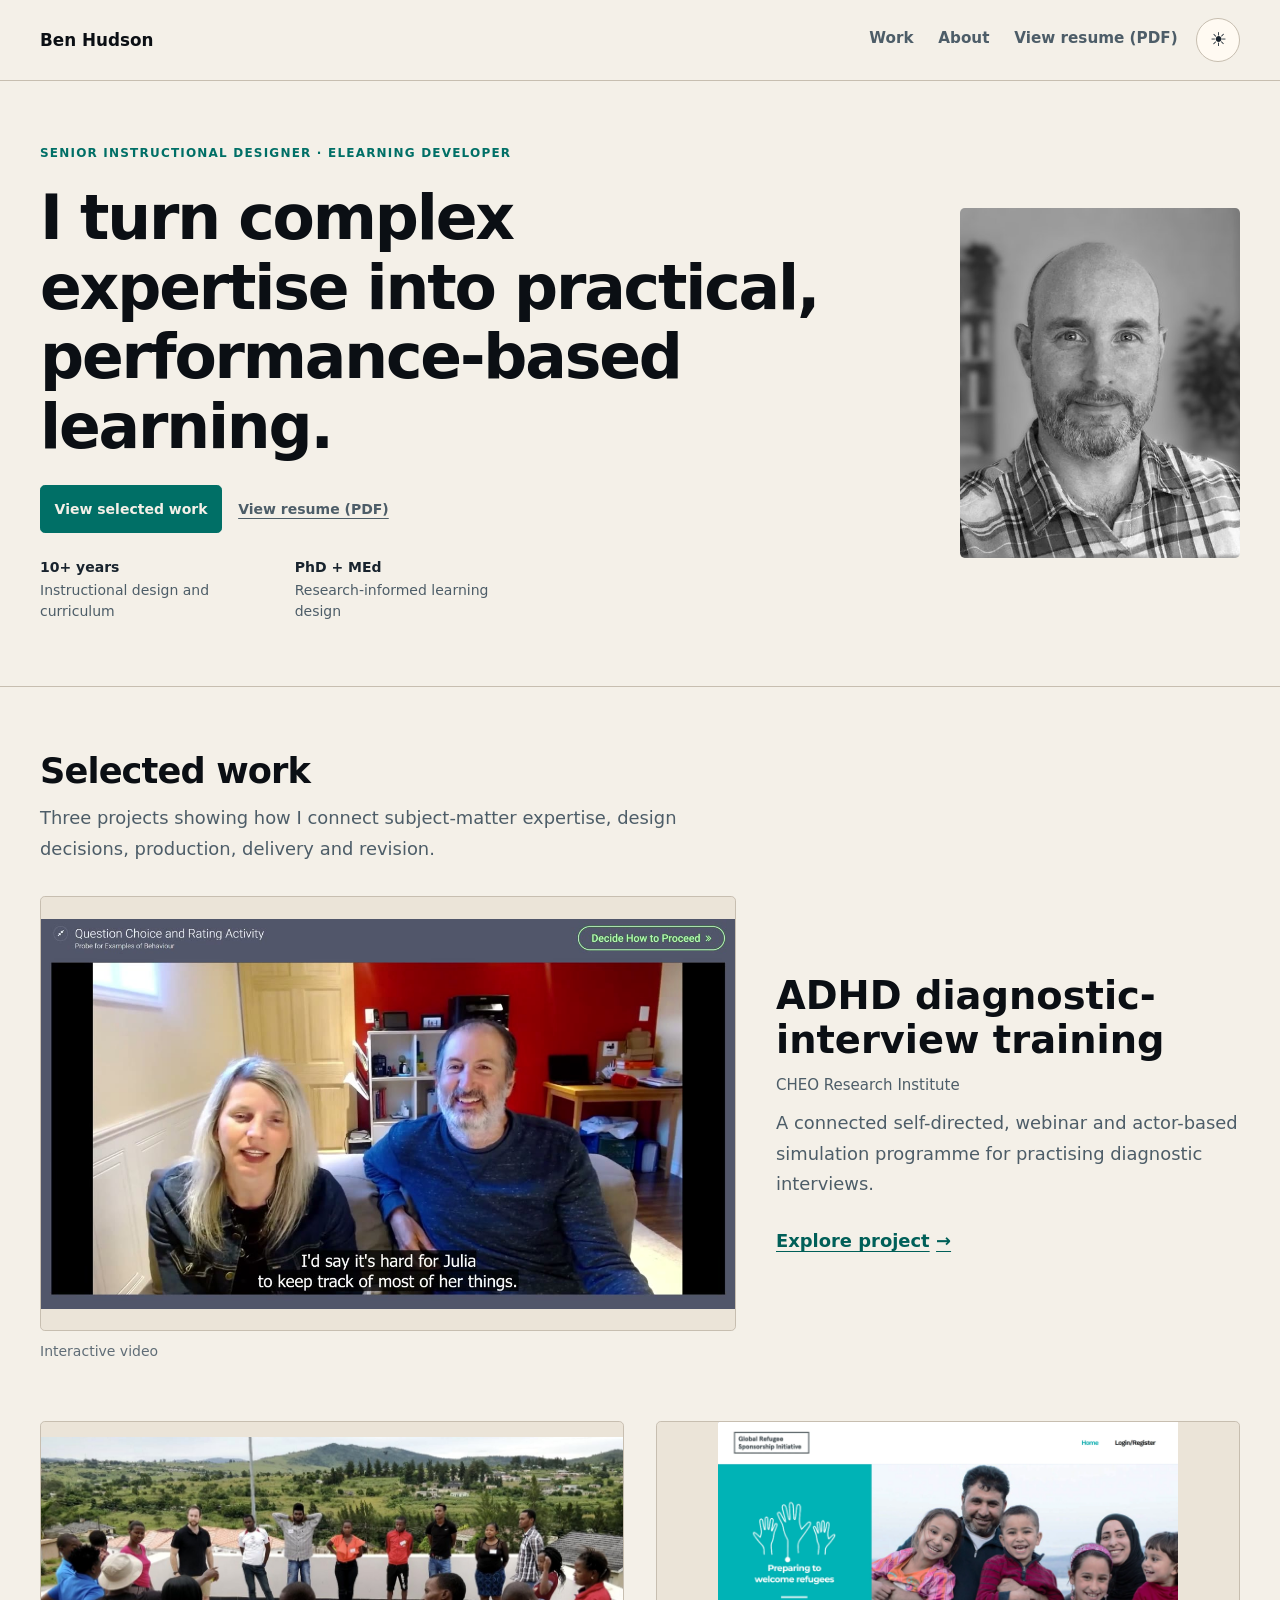
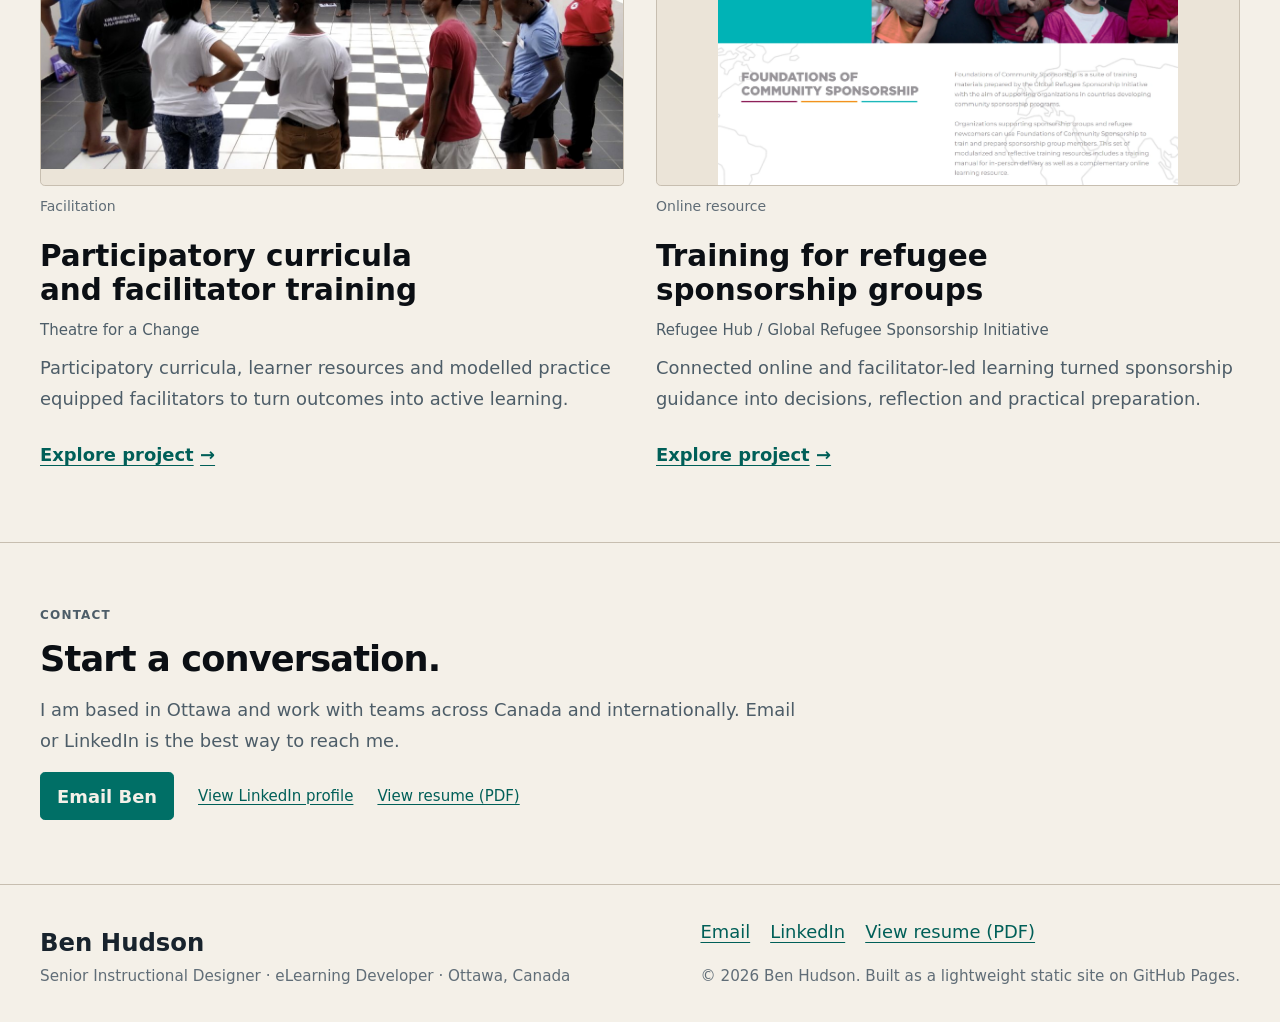
==== commit 15ac0bbd: "Use supplied sponsorship landing-page banner on homepage" ====
--- a/index.html
+++ b/index.html
@@ -70,7 +70,7 @@
           </article>
 
           <article class="project-card">
-            <figure class="project-card__visual" aria-label="Refugee-sponsorship learning artefact preview"><div class="project-preview"><img src="/assets/images/refugee/evidence/refugee-online-resource-overview.webp" width="1351" height="1164" loading="lazy" decoding="async" alt="Four-part online sponsorship resource with visible navigation and thematic cards."></div><figcaption class="project-preview__caption">Online resource</figcaption></figure>
+            <figure class="project-card__visual" aria-label="Refugee-sponsorship learning artefact preview"><div class="project-preview"><img src="/assets/images/home/refugee-training-banner.webp" width="2011" height="1585" loading="lazy" decoding="async" alt="Global Refugee Sponsorship Initiative learning website with a Preparing to welcome refugees banner, family photograph and Foundations of Community Sponsorship introduction."></div><figcaption class="project-preview__caption">Online resource</figcaption></figure>
             <div class="project-card__body"><h3>Training for refugee sponsorship groups</h3><p class="project-card__meta">Refugee Hub / Global Refugee Sponsorship Initiative</p><p>Connected online and facilitator-led learning turned sponsorship guidance into decisions, reflection and practical preparation.</p><a class="text-link" href="/work/refugee-sponsorship.html" aria-label="Explore training for refugee sponsorship groups">Explore project <span aria-hidden="true">→</span></a></div>
           </article>
         </div>
--- a/assets/css/site.css
+++ b/assets/css/site.css
@@ -5,6 +5,7 @@
   --color-surface: #151b23;
   --color-surface-2: #1b2430;
   --color-text: #f5f2eb;
+  --color-heading: #f4f0e8;
   --color-text-muted: #bac3ce;
   --color-text-faint: #8f9aa8;
   --color-accent: #7fdccb;
@@ -45,6 +46,7 @@
   --color-surface: #fffaf2;
   --color-surface-2: #ebe4d8;
   --color-text: #18232d;
+  --color-heading: #0b0f14;
   --color-text-muted: #4d5d68;
   --color-text-faint: #606d77;
   --color-accent: #006f66;
@@ -72,7 +74,7 @@
 img { height: auto; }
 a { color: var(--color-link); text-underline-offset: 0.22em; }
 a:hover { color: var(--color-text); }
-h1, h2, h3 { margin: 0; line-height: 1.08; text-wrap: balance; }
+h1, h2, h3 { margin: 0; color: var(--color-heading); line-height: 1.08; text-wrap: balance; }
 h1 { font-size: var(--text-2xl); letter-spacing: -0.035em; }
 h2 { font-size: var(--text-xl); letter-spacing: -0.025em; }
 h3 { font-size: var(--text-lg); }
@@ -134,7 +136,7 @@
   gap: var(--space-2);
   min-height: 5rem;
 }
-.site-brand { color: var(--color-text); font-size: 1.05rem; font-weight: 800; text-decoration: none; }
+.site-brand { color: var(--color-heading); font-size: 1.05rem; font-weight: 800; text-decoration: none; }
 .nav-list { display: flex; align-items: center; gap: 0.25rem; margin: 0; padding: 0; list-style: none; }
 .nav-list li { margin: 0; }
 .site-nav a {
@@ -347,7 +349,7 @@
 
 /* 16. Print refinements */
 @media print {
-  :root { color-scheme: light; }
+  :root { color-scheme: light; --color-heading: #0b0f14; }
   body { background: #fff; color: #111; }
   .site-nav, .hero__actions, .case-toc, .case-pagination, .contact-panel, .site-footer { display: none; }
   a { color: #111; }
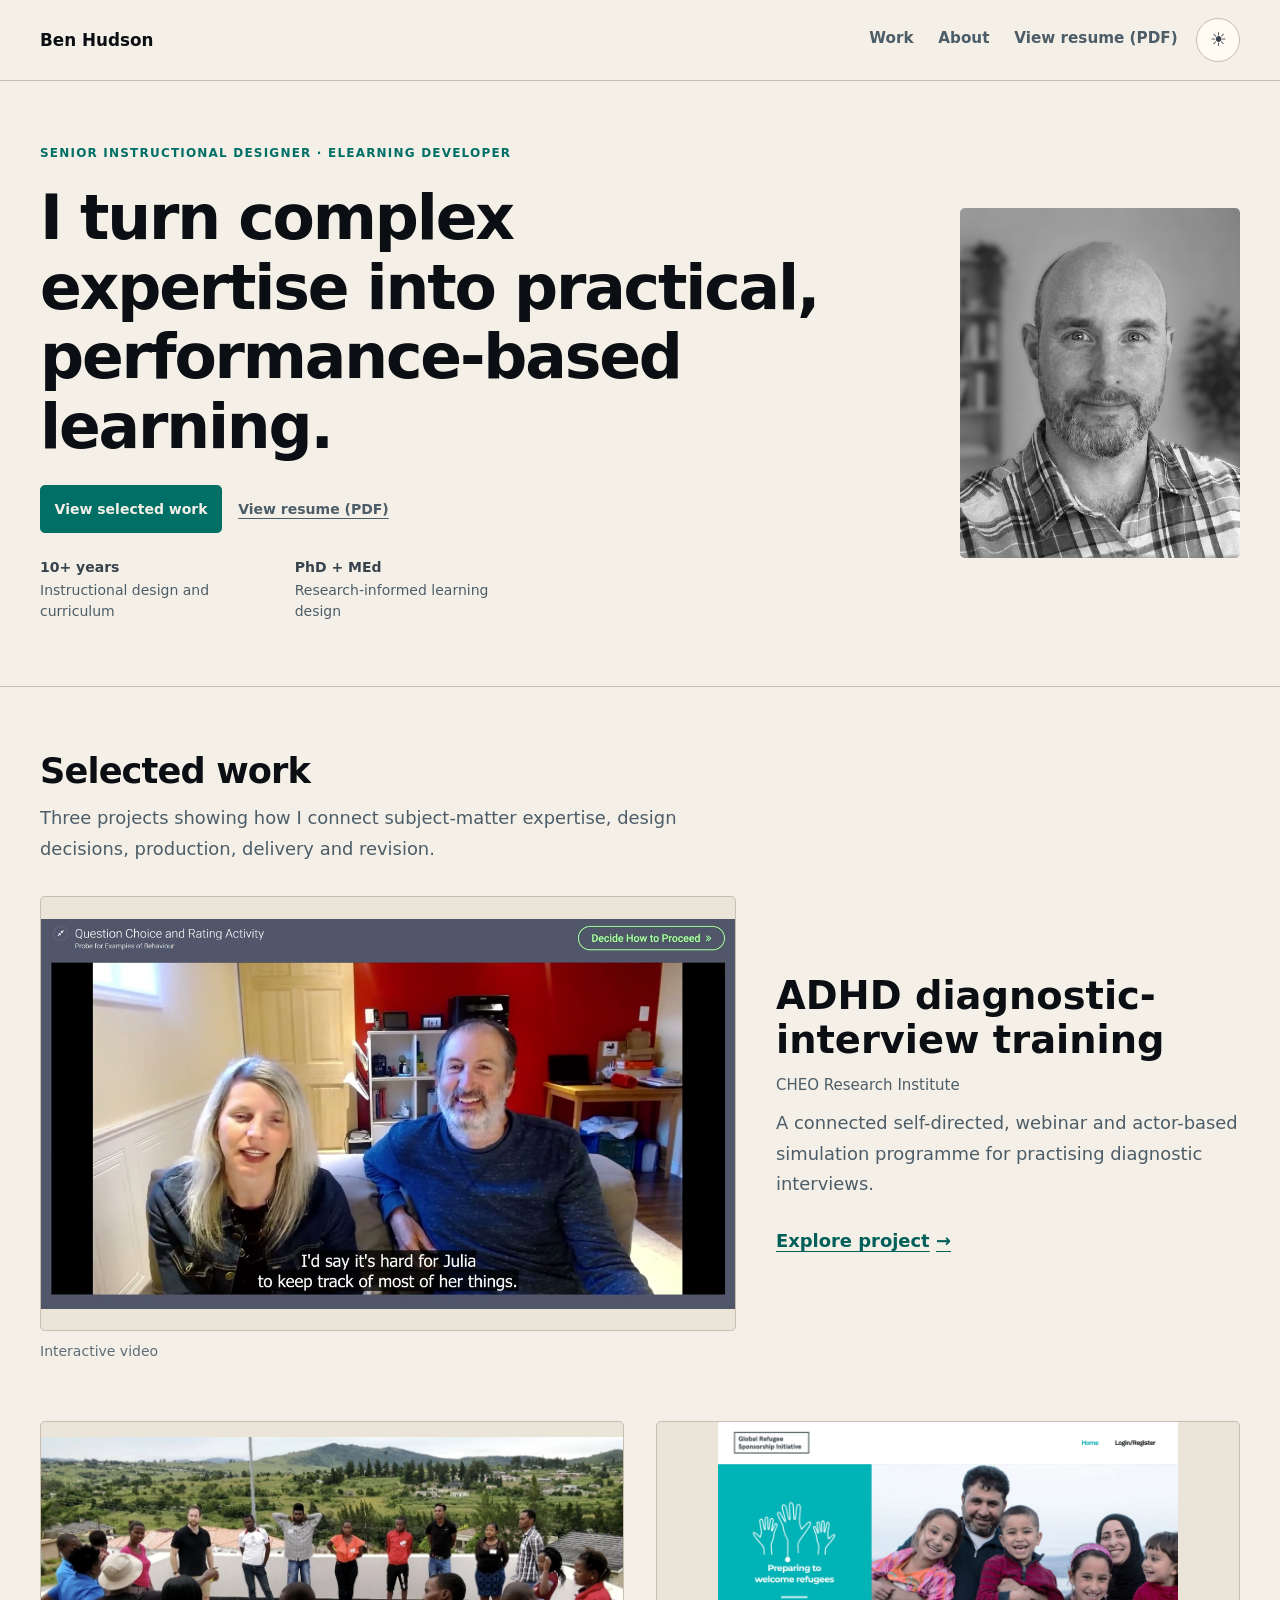
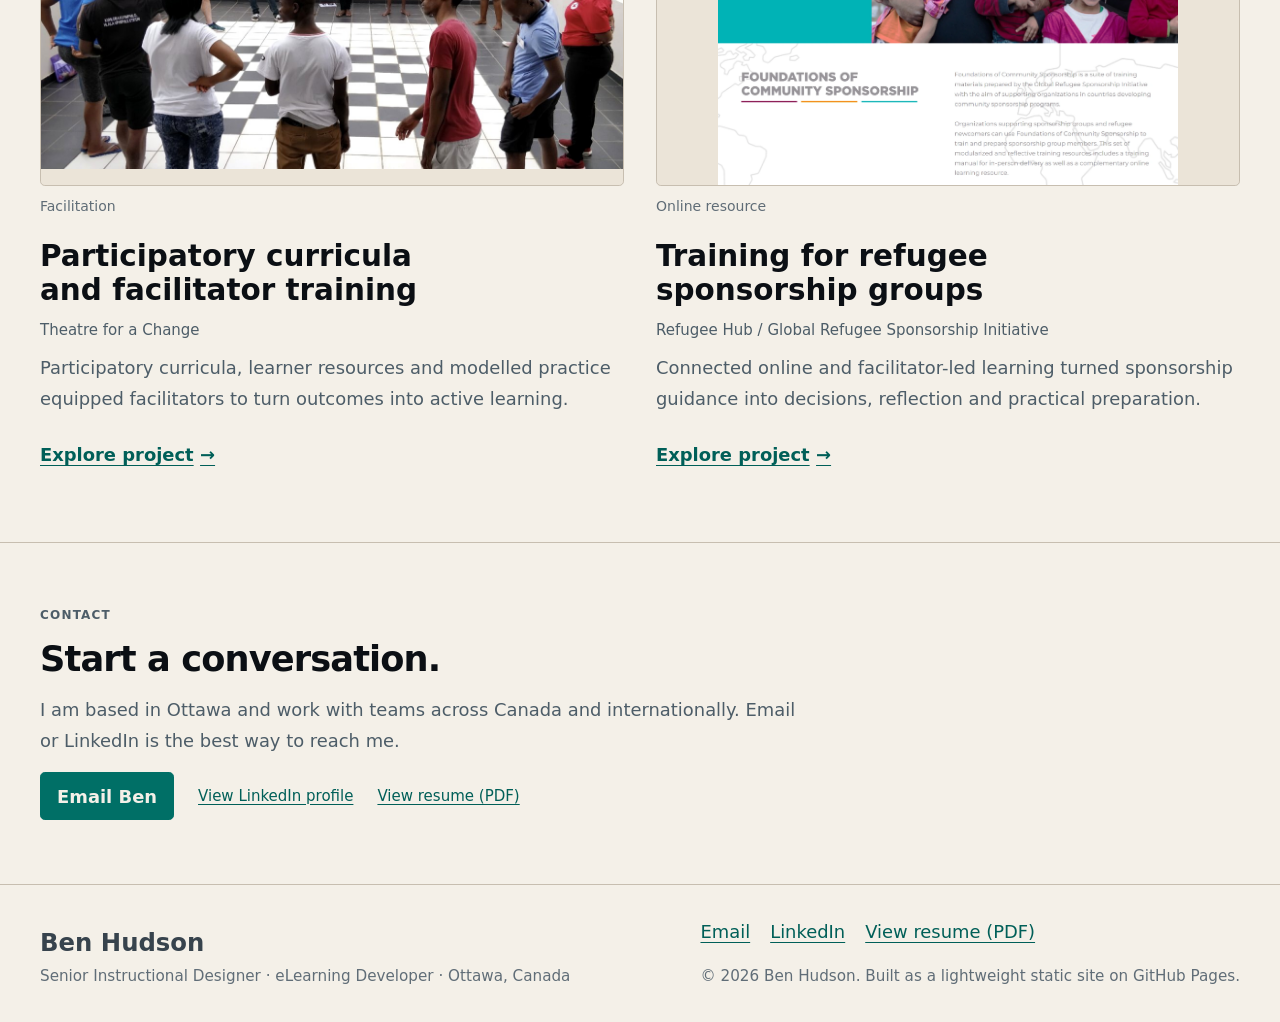
==== commit ac405fe8: "Link homepage project images to their example pages" ====
--- a/index.html
+++ b/index.html
@@ -60,17 +60,17 @@
         <header class="section-header"><h2 id="work-title">Selected work</h2><p>Three projects showing how I connect subject-matter expertise, design decisions, production, delivery and revision.</p></header>
         <div class="project-grid">
           <article class="project-card project-card--featured">
-            <figure class="project-card__visual" aria-label="Healthcare course artefact preview"><div class="project-preview"><img src="/assets/images/healthcare/video/adhd-question-choice-poster.jpg" width="1280" height="720" loading="lazy" decoding="async" alt="Actor-based interview with a learner decision prompt and visible captions."></div><figcaption class="project-preview__caption">Interactive video</figcaption></figure>
+            <figure class="project-card__visual" aria-label="Healthcare course artefact preview"><a class="project-preview" href="/work/healthcare-simulation.html" aria-label="Explore ADHD diagnostic-interview training"><img src="/assets/images/healthcare/video/adhd-question-choice-poster.jpg" width="1280" height="720" loading="lazy" decoding="async" alt="Actor-based interview with a learner decision prompt and visible captions."></a><figcaption class="project-preview__caption">Interactive video</figcaption></figure>
             <div class="project-card__body"><h3>ADHD diagnostic-interview training</h3><p class="project-card__meta">CHEO Research Institute</p><p>A connected self-directed, webinar and actor-based simulation programme for practising diagnostic interviews.</p><a class="text-link" href="/work/healthcare-simulation.html" aria-label="Explore ADHD diagnostic-interview training">Explore project <span aria-hidden="true">→</span></a></div>
           </article>
 
           <article class="project-card">
-            <figure class="project-card__visual" aria-label="Life-skills curriculum artefact preview"><div class="project-preview"><img src="/assets/images/curriculum/evidence/tfac-eswatini-facilitation-public.jpg" width="1200" height="684" loading="lazy" decoding="async" alt="Ben Hudson facilitating a participatory group session in Eswatini."></div><figcaption class="project-preview__caption">Facilitation</figcaption></figure>
+            <figure class="project-card__visual" aria-label="Life-skills curriculum artefact preview"><a class="project-preview" href="/work/life-skills-curriculum.html" aria-label="Explore participatory curricula and facilitator training"><img src="/assets/images/curriculum/evidence/tfac-eswatini-facilitation-public.jpg" width="1200" height="684" loading="lazy" decoding="async" alt="Ben Hudson facilitating a participatory group session in Eswatini."></a><figcaption class="project-preview__caption">Facilitation</figcaption></figure>
             <div class="project-card__body"><h3>Participatory curricula and facilitator training</h3><p class="project-card__meta">Theatre for a Change</p><p>Participatory curricula, learner resources and modelled practice equipped facilitators to turn outcomes into active learning.</p><a class="text-link" href="/work/life-skills-curriculum.html" aria-label="Explore participatory curricula and facilitator training">Explore project <span aria-hidden="true">→</span></a></div>
           </article>
 
           <article class="project-card">
-            <figure class="project-card__visual" aria-label="Refugee-sponsorship learning artefact preview"><div class="project-preview"><img src="/assets/images/home/refugee-training-banner.webp" width="2011" height="1585" loading="lazy" decoding="async" alt="Global Refugee Sponsorship Initiative learning website with a Preparing to welcome refugees banner, family photograph and Foundations of Community Sponsorship introduction."></div><figcaption class="project-preview__caption">Online resource</figcaption></figure>
+            <figure class="project-card__visual" aria-label="Refugee-sponsorship learning artefact preview"><a class="project-preview" href="/work/refugee-sponsorship.html" aria-label="Explore training for refugee sponsorship groups"><img src="/assets/images/home/refugee-training-banner.webp" width="2011" height="1585" loading="lazy" decoding="async" alt="Global Refugee Sponsorship Initiative learning website with a Preparing to welcome refugees banner, family photograph and Foundations of Community Sponsorship introduction."></a><figcaption class="project-preview__caption">Online resource</figcaption></figure>
             <div class="project-card__body"><h3>Training for refugee sponsorship groups</h3><p class="project-card__meta">Refugee Hub / Global Refugee Sponsorship Initiative</p><p>Connected online and facilitator-led learning turned sponsorship guidance into decisions, reflection and practical preparation.</p><a class="text-link" href="/work/refugee-sponsorship.html" aria-label="Explore training for refugee sponsorship groups">Explore project <span aria-hidden="true">→</span></a></div>
           </article>
         </div>
--- a/assets/css/site.css
+++ b/assets/css/site.css
@@ -4,10 +4,10 @@
   --color-bg: #0b0f14;
   --color-surface: #151b23;
   --color-surface-2: #1b2430;
-  --color-text: #f5f2eb;
+  --color-text: #d8d5cf;
   --color-heading: #f4f0e8;
-  --color-text-muted: #bac3ce;
-  --color-text-faint: #8f9aa8;
+  --color-text-muted: #b9b9b5;
+  --color-text-faint: #9b9e9f;
   --color-accent: #7fdccb;
   --color-accent-warm: #f2a65a;
   --color-border: #2b3644;
@@ -45,7 +45,7 @@
   --color-bg: #f4f0e8;
   --color-surface: #fffaf2;
   --color-surface-2: #ebe4d8;
-  --color-text: #18232d;
+  --color-text: #37434d;
   --color-heading: #0b0f14;
   --color-text-muted: #4d5d68;
   --color-text-faint: #606d77;
@@ -197,7 +197,7 @@
 .hero__grid { display: grid; gap: var(--space-5); align-items: center; }
 .hero__content { display: grid; gap: var(--space-3); }
 .hero h1 { font-size: var(--text-hero); max-width: 13ch; }
-.hero h1 em { color: var(--color-accent); font-family: var(--font-editorial); font-weight: 400; }
+.hero h1 em { color: var(--color-heading); font-family: var(--font-editorial); font-weight: 400; }
 .hero__intro { max-width: 66ch; color: var(--color-text-muted); font-size: var(--text-lg); }
 .hero__actions, .contact-panel__actions { display: flex; flex-wrap: wrap; gap: 0.75rem; }
 .hero__visual { overflow: hidden; border: var(--border); border-radius: var(--radius-lg); background: var(--color-surface); box-shadow: var(--shadow); }
@@ -717,6 +717,7 @@
 .project-card__visual { display: grid; grid-template-rows: 1fr auto; border: 0; background: transparent; }
 .project-preview { position: relative; min-width: 0; aspect-ratio: 16 / 10; background: var(--color-surface-2); border: var(--border); border-radius: 0.3rem; overflow: hidden; }
 .project-card__visual .project-preview img { position: absolute; inset: 0; width: 100%; height: 100%; aspect-ratio: auto; object-fit: contain; }
+.project-preview:focus-visible { outline-offset: -4px; }
 .project-preview__caption { padding-block: 0.55rem; font-size: 0.875rem; color: var(--color-text-faint); }
 .project-card__body { gap: 0.7rem; padding: 0.8rem 0 0; }
 .project-card__body h3 { font-size: clamp(1.4rem, 2.3vw, 1.85rem); max-width: 30ch; }
